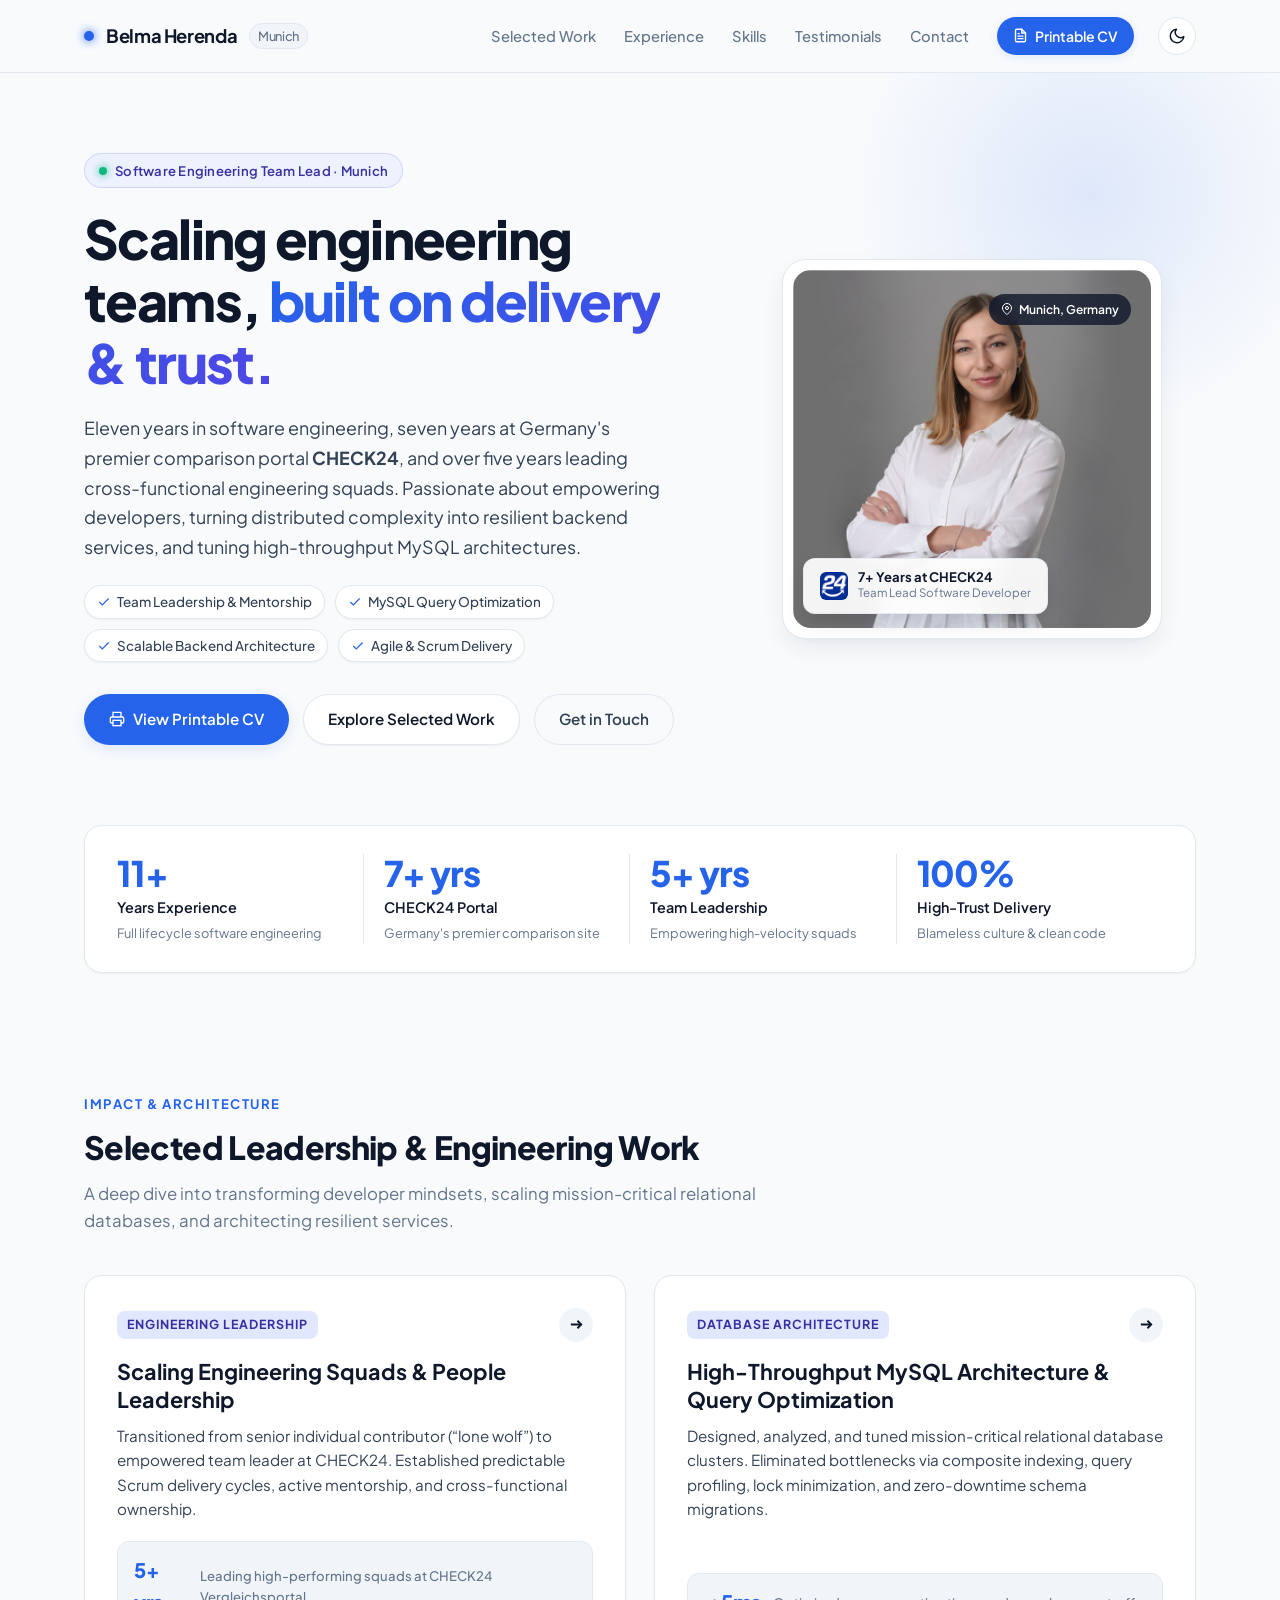
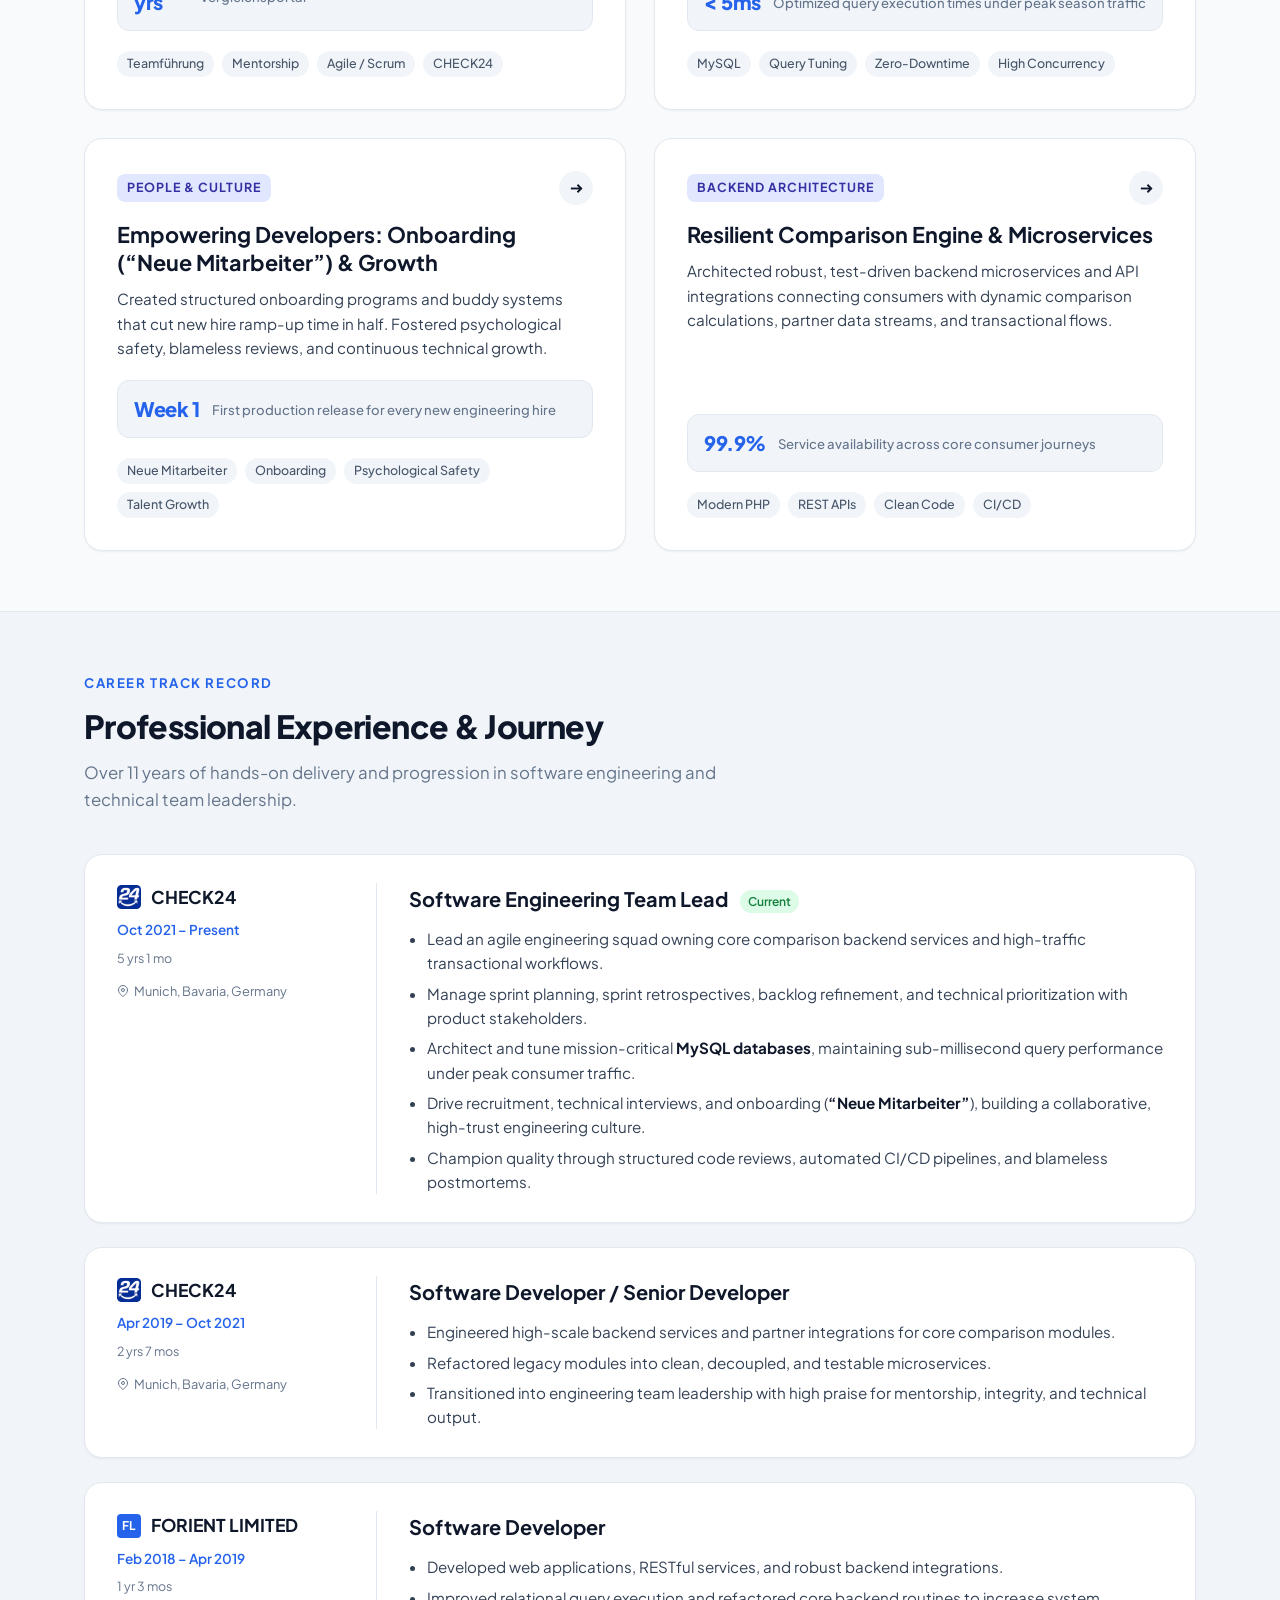
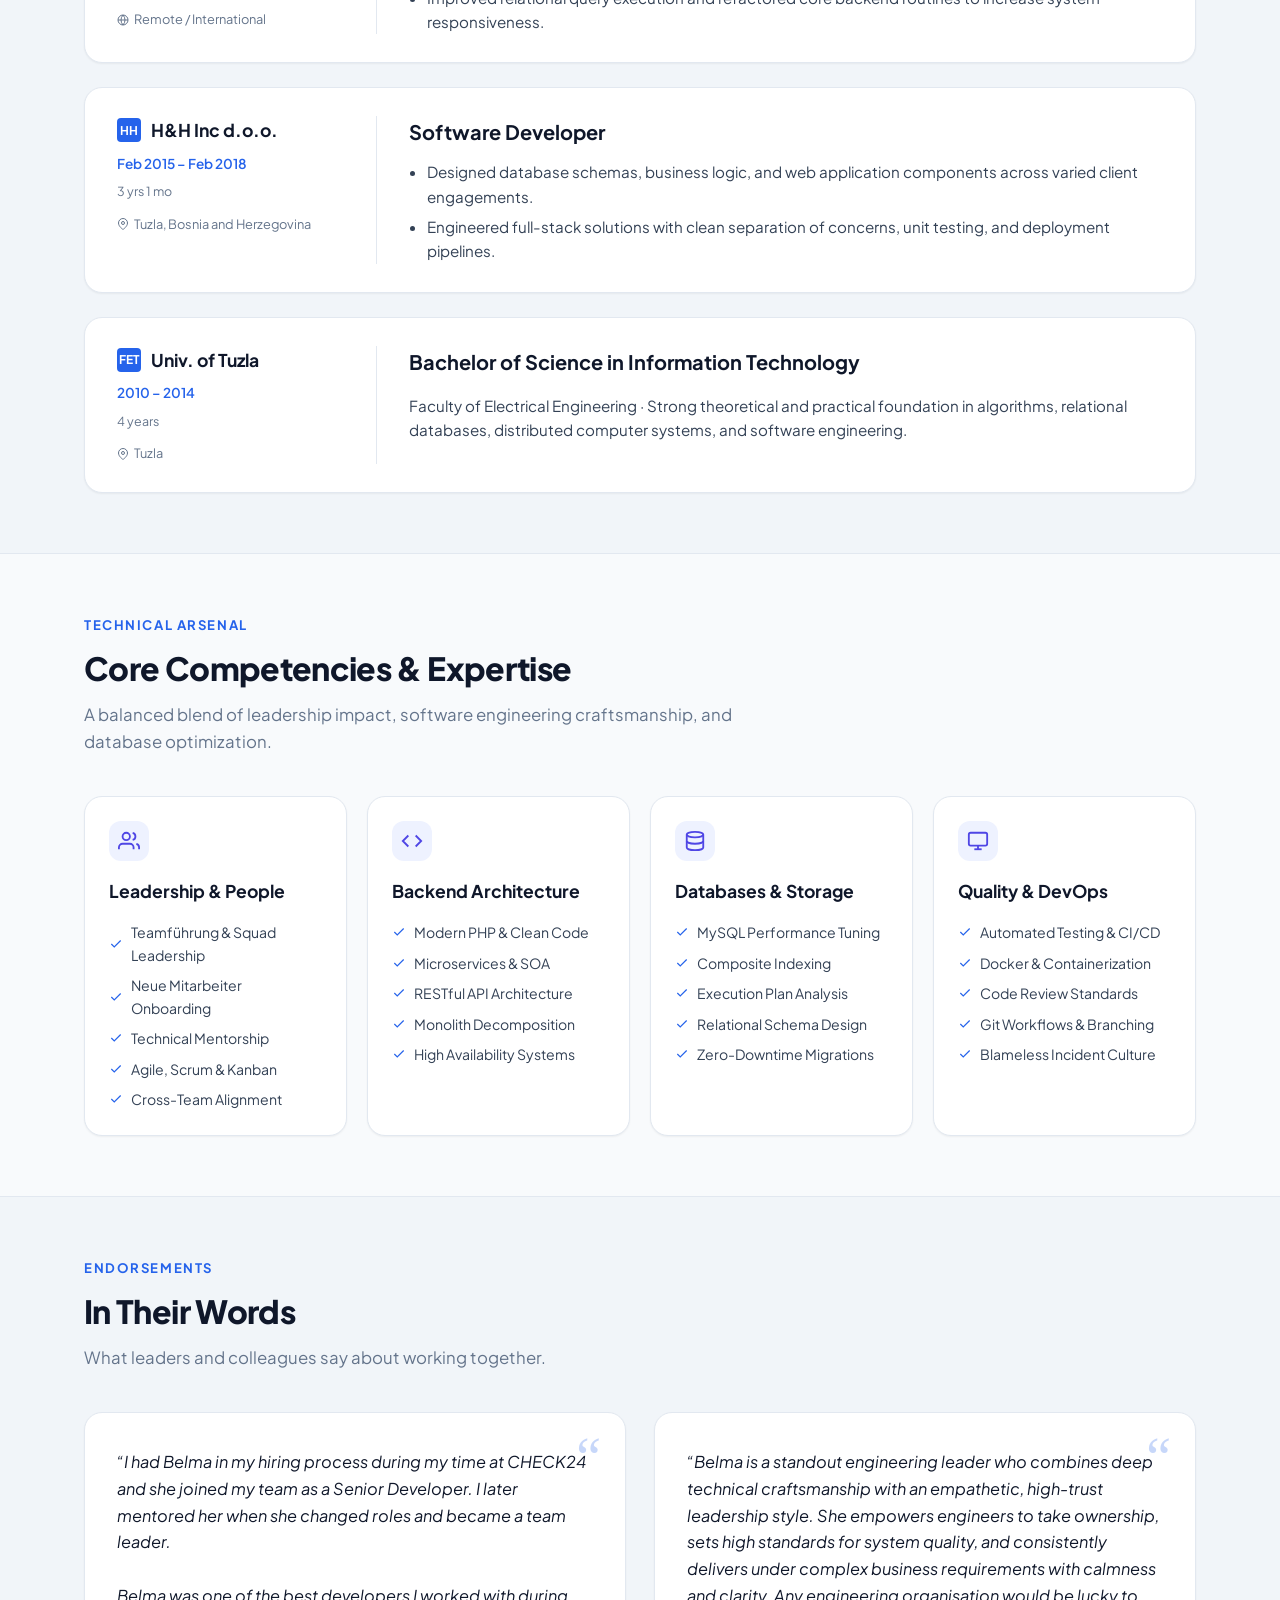
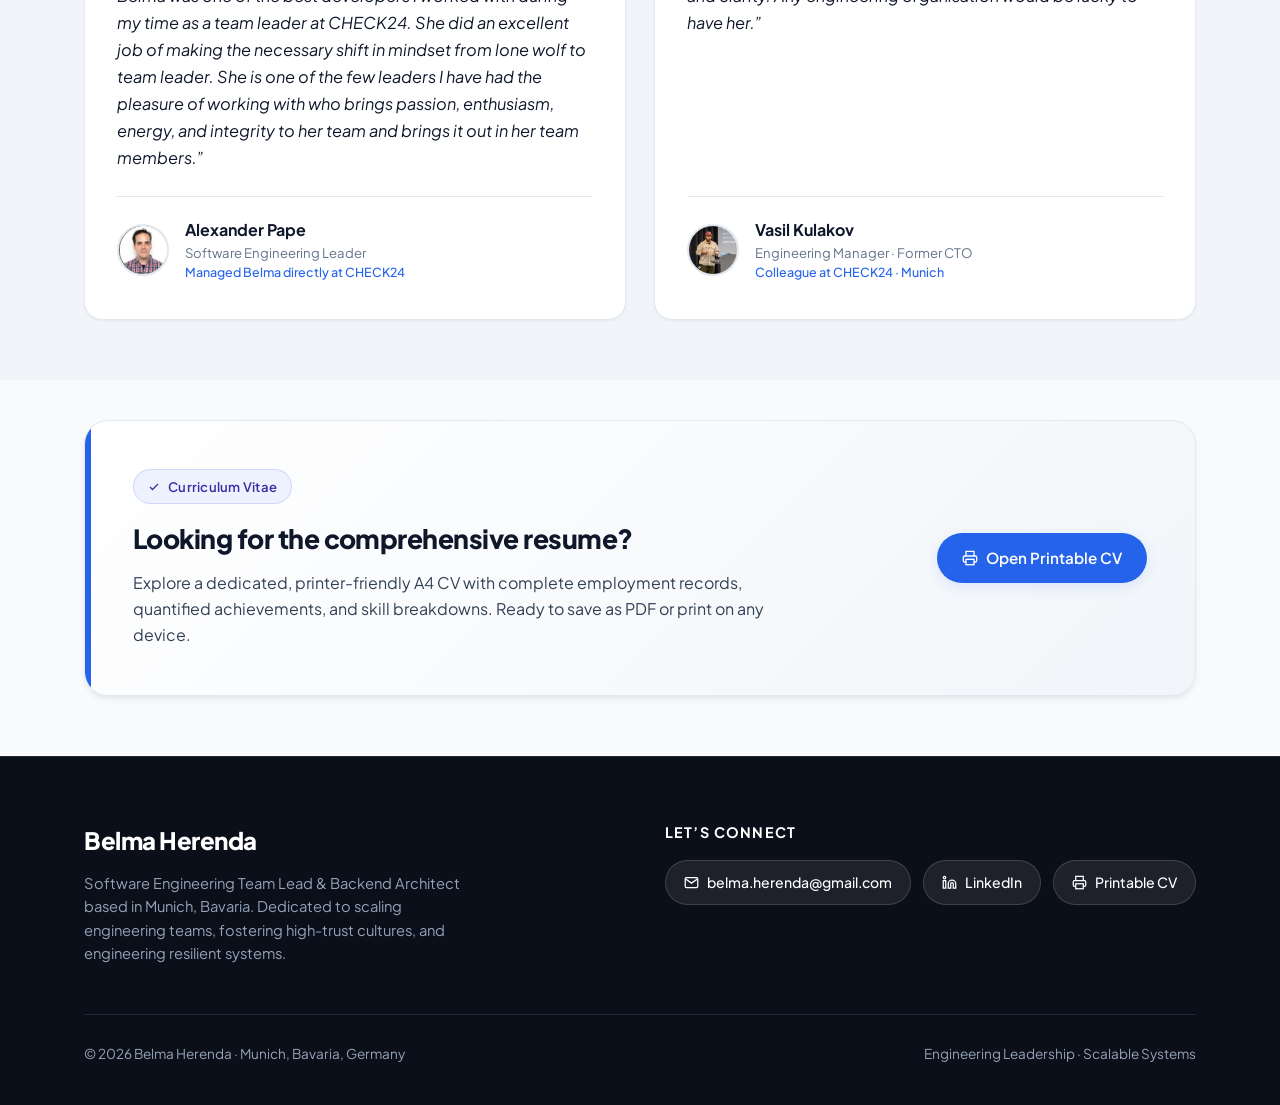
==== index.html @ 2f2cf9e1 "Initial commit: Belma Herenda portfolio website and printable CV" ====
<!DOCTYPE html>
<html lang="en">
<head>
    <meta charset="UTF-8">
    <meta name="viewport" content="width=device-width, initial-scale=1.0">
    <meta name="keywords" content="Belma Herenda, Software Engineering Team Lead, Backend Architect, CHECK24, MySQL, PHP, Munich, Engineering Leadership, Teamführung">
    <meta name="description" content="Belma Herenda — Software Engineering Team Lead & Backend Architect in Munich. 11+ years in software, 7+ at CHECK24: scaling backend squads, MySQL performance, high-trust engineering culture.">
    <title>Belma Herenda — Engineering Leadership &amp; Scalable Systems</title>
    <link rel="preconnect" href="https://fonts.googleapis.com">
    <link rel="preconnect" href="https://fonts.gstatic.com" crossorigin>
    <link href="https://fonts.googleapis.com/css2?family=Plus+Jakarta+Sans:wght@400;500;600;700;800&family=JetBrains+Mono:wght@400;500;600&display=swap" rel="stylesheet">
    <link rel="stylesheet" href="css/site.css">
    <script>(function(){try{var t=localStorage.getItem('theme');if(t==='dark'||t==='light')document.documentElement.setAttribute('data-theme',t);}catch(e){}})();</script>
</head>
<body>

<!-- Site Header -->
<header class="site-header">
    <div class="wrap">
        <a class="brand" href="index.html">
            <span class="brand-dot"></span>
            <span>Belma Herenda</span>
            <span class="brand-role">Munich</span>
        </a>
        <nav class="site-nav" aria-label="Main navigation">
            <ul class="nav-links">
                <li><a href="#work">Selected Work</a></li>
                <li><a href="#experience">Experience</a></li>
                <li><a href="#competencies">Skills</a></li>
                <li><a href="#recommendations">Testimonials</a></li>
                <li><a href="#contact">Contact</a></li>
            </ul>
            <a class="nav-cv-btn" href="cv.html" title="View printable resume">
                <svg width="15" height="15" viewBox="0 0 24 24" fill="none" stroke="currentColor" stroke-width="2.2" stroke-linecap="round" stroke-linejoin="round"><path d="M14 2H6a2 2 0 0 0-2 2v16a2 2 0 0 0 2 2h12a2 2 0 0 0 2-2V8z"></path><polyline points="14 2 14 8 20 8"></polyline><line x1="16" y1="13" x2="8" y2="13"></line><line x1="16" y1="17" x2="8" y2="17"></line><polyline points="10 9 9 9 8 9"></polyline></svg>
                <span>Printable CV</span>
            </a>
            <button class="theme-toggle" type="button" aria-label="Switch theme" title="Switch theme">
                <svg class="icon-moon" width="18" height="18" viewBox="0 0 24 24" fill="none" stroke="currentColor" stroke-width="2" stroke-linecap="round" stroke-linejoin="round"><path d="M21 12.79A9 9 0 1 1 11.21 3 7 7 0 0 0 21 12.79z"></path></svg>
                <svg class="icon-sun" width="18" height="18" viewBox="0 0 24 24" fill="none" stroke="currentColor" stroke-width="2" stroke-linecap="round" stroke-linejoin="round"><circle cx="12" cy="12" r="5"></circle><line x1="12" y1="1" x2="12" y2="3"></line><line x1="12" y1="21" x2="12" y2="23"></line><line x1="4.22" y1="4.22" x2="5.64" y2="5.64"></line><line x1="18.36" y1="18.36" x2="19.78" y2="19.78"></line><line x1="1" y1="12" x2="3" y2="12"></line><line x1="21" y1="12" x2="23" y2="12"></line><line x1="4.22" y1="19.78" x2="5.64" y2="18.36"></line><line x1="18.36" y1="5.64" x2="19.78" y2="4.22"></line></svg>
            </button>
        </nav>
    </div>
</header>

<!-- Hero Section -->
<section class="hero" id="about">
    <div class="hero-glow"></div>
    <div class="wrap hero-grid">
        <div class="hero-copy">
            <div class="status-pill">
                <span class="status-dot"></span>
                <span>Software Engineering Team Lead &middot; Munich</span>
            </div>
            <h1>Scaling engineering teams, <span class="hero-gradient-text">built on delivery &amp; trust.</span></h1>
            <p class="hero-description">
                Eleven years in software engineering, seven years at Germany's premier comparison portal <strong>CHECK24</strong>, and over five years leading cross-functional engineering squads. Passionate about empowering developers, turning distributed complexity into resilient backend services, and tuning high-throughput MySQL architectures.
            </p>
            <div class="hero-highlights">
                <span class="hero-badge">
                    <svg width="14" height="14" viewBox="0 0 24 24" fill="none" stroke="currentColor" stroke-width="2"><polyline points="20 6 9 17 4 12"></polyline></svg>
                    Team Leadership &amp; Mentorship
                </span>
                <span class="hero-badge">
                    <svg width="14" height="14" viewBox="0 0 24 24" fill="none" stroke="currentColor" stroke-width="2"><polyline points="20 6 9 17 4 12"></polyline></svg>
                    MySQL Query Optimization
                </span>
                <span class="hero-badge">
                    <svg width="14" height="14" viewBox="0 0 24 24" fill="none" stroke="currentColor" stroke-width="2"><polyline points="20 6 9 17 4 12"></polyline></svg>
                    Scalable Backend Architecture
                </span>
                <span class="hero-badge">
                    <svg width="14" height="14" viewBox="0 0 24 24" fill="none" stroke="currentColor" stroke-width="2"><polyline points="20 6 9 17 4 12"></polyline></svg>
                    Agile &amp; Scrum Delivery
                </span>
            </div>
            <div class="hero-actions">
                <a class="btn btn-primary" href="cv.html">
                    <svg width="16" height="16" viewBox="0 0 24 24" fill="none" stroke="currentColor" stroke-width="2"><polyline points="6 9 6 2 18 2 18 9"></polyline><path d="M6 18H4a2 2 0 0 1-2-2v-5a2 2 0 0 1 2-2h16a2 2 0 0 1 2 2v5a2 2 0 0 1-2 2h-2"></path><rect x="6" y="14" width="12" height="8"></rect></svg>
                    <span>View Printable CV</span>
                </a>
                <a class="btn btn-secondary" href="#work">Explore Selected Work</a>
                <a class="btn btn-ghost" href="#contact">Get in Touch</a>
            </div>
        </div>
        <div class="hero-visual">
            <div class="hero-photo-card">
                <div class="hero-photo-wrapper">
                    <img class="hero-photo" src="i/belma.jpg" alt="Belma Herenda — Software Engineering Team Lead" width="400" height="400" fetchpriority="high">
                    <div class="hero-location-pill">
                        <svg width="12" height="12" viewBox="0 0 24 24" fill="none" stroke="currentColor" stroke-width="2"><path d="M21 10c0 7-9 13-9 13s-9-6-9-13a9 9 0 0 1 18 0z"></path><circle cx="12" cy="10" r="3"></circle></svg>
                        <span>Munich, Germany</span>
                    </div>
                </div>
                <div class="hero-float-badge">
                    <img class="float-badge-logo" src="i/c/check24.png" alt="CHECK24 logo">
                    <div class="float-badge-text">
                        <span class="float-badge-title">7+ Years at CHECK24</span>
                        <span class="float-badge-sub">Team Lead Software Developer</span>
                    </div>
                </div>
            </div>
        </div>
    </div>
</section>

<!-- Metrics Strip -->
<section class="metrics-section">
    <div class="wrap">
        <div class="metrics-bar">
            <div class="metric-item">
                <div class="metric-val">11+</div>
                <div class="metric-lbl">Years Experience</div>
                <div class="metric-sub">Full lifecycle software engineering</div>
            </div>
            <div class="metric-item">
                <div class="metric-val">7+ yrs</div>
                <div class="metric-lbl">CHECK24 Portal</div>
                <div class="metric-sub">Germany's premier comparison site</div>
            </div>
            <div class="metric-item">
                <div class="metric-val">5+ yrs</div>
                <div class="metric-lbl">Team Leadership</div>
                <div class="metric-sub">Empowering high-velocity squads</div>
            </div>
            <div class="metric-item">
                <div class="metric-val">100%</div>
                <div class="metric-lbl">High-Trust Delivery</div>
                <div class="metric-sub">Blameless culture &amp; clean code</div>
            </div>
        </div>
    </div>
</section>

<!-- Selected Work & Case Studies -->
<section class="work-section" id="work">
    <div class="wrap">
        <div class="section-head">
            <div class="section-kicker">Impact &amp; Architecture</div>
            <h2 class="section-title">Selected Leadership &amp; Engineering Work</h2>
            <p class="section-desc">A deep dive into transforming developer mindsets, scaling mission-critical relational databases, and architecting resilient services.</p>
        </div>
        <div class="work-cards">

            <!-- Card 1: Team Leadership -->
            <a class="work-card" href="work/check24-leadership.html">
                <div class="work-card-top">
                    <span class="work-tag">Engineering Leadership</span>
                    <span class="work-icon-btn">
                        <svg width="15" height="15" viewBox="0 0 16 16" fill="none" stroke="currentColor" stroke-width="2"><path d="M2 8H13"></path><path d="M9 4L13 8L9 12"></path></svg>
                    </span>
                </div>
                <h3 class="work-title">Scaling Engineering Squads &amp; People Leadership</h3>
                <p class="work-desc">Transitioned from senior individual contributor (&ldquo;lone wolf&rdquo;) to empowered team leader at CHECK24. Established predictable Scrum delivery cycles, active mentorship, and cross-functional ownership.</p>
                <div class="work-metrics-badge">
                    <div class="work-metric-highlight">5+ yrs</div>
                    <div class="work-metric-caption">Leading high-performing squads at CHECK24 Vergleichsportal</div>
                </div>
                <ul class="work-tags-list">
                    <li class="work-pill">Teamführung</li>
                    <li class="work-pill">Mentorship</li>
                    <li class="work-pill">Agile / Scrum</li>
                    <li class="work-pill">CHECK24</li>
                </ul>
            </a>

            <!-- Card 2: MySQL Optimization -->
            <a class="work-card" href="work/mysql-optimization.html">
                <div class="work-card-top">
                    <span class="work-tag">Database Architecture</span>
                    <span class="work-icon-btn">
                        <svg width="15" height="15" viewBox="0 0 16 16" fill="none" stroke="currentColor" stroke-width="2"><path d="M2 8H13"></path><path d="M9 4L13 8L9 12"></path></svg>
                    </span>
                </div>
                <h3 class="work-title">High-Throughput MySQL Architecture &amp; Query Optimization</h3>
                <p class="work-desc">Designed, analyzed, and tuned mission-critical relational database clusters. Eliminated bottlenecks via composite indexing, query profiling, lock minimization, and zero-downtime schema migrations.</p>
                <div class="work-metrics-badge">
                    <div class="work-metric-highlight">&lt; 5ms</div>
                    <div class="work-metric-caption">Optimized query execution times under peak season traffic</div>
                </div>
                <ul class="work-tags-list">
                    <li class="work-pill">MySQL</li>
                    <li class="work-pill">Query Tuning</li>
                    <li class="work-pill">Zero-Downtime</li>
                    <li class="work-pill">High Concurrency</li>
                </ul>
            </a>

            <!-- Card 3: Onboarding & Mentorship -->
            <a class="work-card" href="work/team-onboarding.html">
                <div class="work-card-top">
                    <span class="work-tag">People &amp; Culture</span>
                    <span class="work-icon-btn">
                        <svg width="15" height="15" viewBox="0 0 16 16" fill="none" stroke="currentColor" stroke-width="2"><path d="M2 8H13"></path><path d="M9 4L13 8L9 12"></path></svg>
                    </span>
                </div>
                <h3 class="work-title">Empowering Developers: Onboarding (&ldquo;Neue Mitarbeiter&rdquo;) &amp; Growth</h3>
                <p class="work-desc">Created structured onboarding programs and buddy systems that cut new hire ramp-up time in half. Fostered psychological safety, blameless reviews, and continuous technical growth.</p>
                <div class="work-metrics-badge">
                    <div class="work-metric-highlight">Week 1</div>
                    <div class="work-metric-caption">First production release for every new engineering hire</div>
                </div>
                <ul class="work-tags-list">
                    <li class="work-pill">Neue Mitarbeiter</li>
                    <li class="work-pill">Onboarding</li>
                    <li class="work-pill">Psychological Safety</li>
                    <li class="work-pill">Talent Growth</li>
                </ul>
            </a>

            <!-- Card 4: Backend Engineering Craft -->
            <a class="work-card" href="work/check24-leadership.html">
                <div class="work-card-top">
                    <span class="work-tag">Backend Architecture</span>
                    <span class="work-icon-btn">
                        <svg width="15" height="15" viewBox="0 0 16 16" fill="none" stroke="currentColor" stroke-width="2"><path d="M2 8H13"></path><path d="M9 4L13 8L9 12"></path></svg>
                    </span>
                </div>
                <h3 class="work-title">Resilient Comparison Engine &amp; Microservices</h3>
                <p class="work-desc">Architected robust, test-driven backend microservices and API integrations connecting consumers with dynamic comparison calculations, partner data streams, and transactional flows.</p>
                <div class="work-metrics-badge">
                    <div class="work-metric-highlight">99.9%</div>
                    <div class="work-metric-caption">Service availability across core consumer journeys</div>
                </div>
                <ul class="work-tags-list">
                    <li class="work-pill">Modern PHP</li>
                    <li class="work-pill">REST APIs</li>
                    <li class="work-pill">Clean Code</li>
                    <li class="work-pill">CI/CD</li>
                </ul>
            </a>

        </div>
    </div>
</section>

<!-- Experience & Career Journey -->
<section class="experience-section" id="experience">
    <div class="wrap">
        <div class="section-head">
            <div class="section-kicker">Career Track Record</div>
            <h2 class="section-title">Professional Experience &amp; Journey</h2>
            <p class="section-desc">Over 11 years of hands-on delivery and progression in software engineering and technical team leadership.</p>
        </div>
        <div class="timeline">

            <!-- CHECK24 Team Lead -->
            <div class="timeline-card">
                <div class="timeline-aside">
                    <div class="timeline-company">
                        <img class="company-logo" src="i/c/check24.png" alt="CHECK24">
                        <span>CHECK24</span>
                    </div>
                    <div class="timeline-period">Oct 2021 &ndash; Present</div>
                    <div class="timeline-duration">5 yrs 1 mo</div>
                    <div class="timeline-location">
                        <svg width="12" height="12" viewBox="0 0 24 24" fill="none" stroke="currentColor" stroke-width="2"><path d="M21 10c0 7-9 13-9 13s-9-6-9-13a9 9 0 0 1 18 0z"></path><circle cx="12" cy="10" r="3"></circle></svg>
                        <span>Munich, Bavaria, Germany</span>
                    </div>
                </div>
                <div class="timeline-main">
                    <h3 class="timeline-role">Software Engineering Team Lead <span class="timeline-badge">Current</span></h3>
                    <ul class="timeline-bullets">
                        <li>Lead an agile engineering squad owning core comparison backend services and high-traffic transactional workflows.</li>
                        <li>Manage sprint planning, sprint retrospectives, backlog refinement, and technical prioritization with product stakeholders.</li>
                        <li>Architect and tune mission-critical <strong>MySQL databases</strong>, maintaining sub-millisecond query performance under peak consumer traffic.</li>
                        <li>Drive recruitment, technical interviews, and onboarding (<strong>&ldquo;Neue Mitarbeiter&rdquo;</strong>), building a collaborative, high-trust engineering culture.</li>
                        <li>Champion quality through structured code reviews, automated CI/CD pipelines, and blameless postmortems.</li>
                    </ul>
                </div>
            </div>

            <!-- CHECK24 Senior Developer -->
            <div class="timeline-card">
                <div class="timeline-aside">
                    <div class="timeline-company">
                        <img class="company-logo" src="i/c/check24.png" alt="CHECK24">
                        <span>CHECK24</span>
                    </div>
                    <div class="timeline-period">Apr 2019 &ndash; Oct 2021</div>
                    <div class="timeline-duration">2 yrs 7 mos</div>
                    <div class="timeline-location">
                        <svg width="12" height="12" viewBox="0 0 24 24" fill="none" stroke="currentColor" stroke-width="2"><path d="M21 10c0 7-9 13-9 13s-9-6-9-13a9 9 0 0 1 18 0z"></path><circle cx="12" cy="10" r="3"></circle></svg>
                        <span>Munich, Bavaria, Germany</span>
                    </div>
                </div>
                <div class="timeline-main">
                    <h3 class="timeline-role">Software Developer / Senior Developer</h3>
                    <ul class="timeline-bullets">
                        <li>Engineered high-scale backend services and partner integrations for core comparison modules.</li>
                        <li>Refactored legacy modules into clean, decoupled, and testable microservices.</li>
                        <li>Transitioned into engineering team leadership with high praise for mentorship, integrity, and technical output.</li>
                    </ul>
                </div>
            </div>

            <!-- FORIENT LIMITED -->
            <div class="timeline-card">
                <div class="timeline-aside">
                    <div class="timeline-company">
                        <span class="company-logo-fallback">FL</span>
                        <span>FORIENT LIMITED</span>
                    </div>
                    <div class="timeline-period">Feb 2018 &ndash; Apr 2019</div>
                    <div class="timeline-duration">1 yr 3 mos</div>
                    <div class="timeline-location">
                        <svg width="12" height="12" viewBox="0 0 24 24" fill="none" stroke="currentColor" stroke-width="2"><circle cx="12" cy="12" r="10"></circle><line x1="2" y1="12" x2="22" y2="12"></line><path d="M12 2a15.3 15.3 0 0 1 4 10 15.3 15.3 0 0 1-4 10 15.3 15.3 0 0 1-4-10 15.3 15.3 0 0 1 4-10z"></path></svg>
                        <span>Remote / International</span>
                    </div>
                </div>
                <div class="timeline-main">
                    <h3 class="timeline-role">Software Developer</h3>
                    <ul class="timeline-bullets">
                        <li>Developed web applications, RESTful services, and robust backend integrations.</li>
                        <li>Improved relational query execution and refactored core backend routines to increase system responsiveness.</li>
                    </ul>
                </div>
            </div>

            <!-- H&H Inc d.o.o. -->
            <div class="timeline-card">
                <div class="timeline-aside">
                    <div class="timeline-company">
                        <span class="company-logo-fallback">HH</span>
                        <span>H&amp;H Inc d.o.o.</span>
                    </div>
                    <div class="timeline-period">Feb 2015 &ndash; Feb 2018</div>
                    <div class="timeline-duration">3 yrs 1 mo</div>
                    <div class="timeline-location">
                        <svg width="12" height="12" viewBox="0 0 24 24" fill="none" stroke="currentColor" stroke-width="2"><path d="M21 10c0 7-9 13-9 13s-9-6-9-13a9 9 0 0 1 18 0z"></path><circle cx="12" cy="10" r="3"></circle></svg>
                        <span>Tuzla, Bosnia and Herzegovina</span>
                    </div>
                </div>
                <div class="timeline-main">
                    <h3 class="timeline-role">Software Developer</h3>
                    <ul class="timeline-bullets">
                        <li>Designed database schemas, business logic, and web application components across varied client engagements.</li>
                        <li>Engineered full-stack solutions with clean separation of concerns, unit testing, and deployment pipelines.</li>
                    </ul>
                </div>
            </div>

            <!-- Education -->
            <div class="timeline-card">
                <div class="timeline-aside">
                    <div class="timeline-company">
                        <span class="company-logo-fallback">FET</span>
                        <span>Univ. of Tuzla</span>
                    </div>
                    <div class="timeline-period">2010 &ndash; 2014</div>
                    <div class="timeline-duration">4 years</div>
                    <div class="timeline-location">
                        <svg width="12" height="12" viewBox="0 0 24 24" fill="none" stroke="currentColor" stroke-width="2"><path d="M21 10c0 7-9 13-9 13s-9-6-9-13a9 9 0 0 1 18 0z"></path><circle cx="12" cy="10" r="3"></circle></svg>
                        <span>Tuzla</span>
                    </div>
                </div>
                <div class="timeline-main">
                    <h3 class="timeline-role">Bachelor of Science in Information Technology</h3>
                    <div style="font-size: 0.95rem; color: var(--text-body); margin-top: 4px;">Faculty of Electrical Engineering &middot; Strong theoretical and practical foundation in algorithms, relational databases, distributed computer systems, and software engineering.</div>
                </div>
            </div>

        </div>
    </div>
</section>

<!-- Competencies & Skills -->
<section class="skills-section" id="competencies">
    <div class="wrap">
        <div class="section-head">
            <div class="section-kicker">Technical Arsenal</div>
            <h2 class="section-title">Core Competencies &amp; Expertise</h2>
            <p class="section-desc">A balanced blend of leadership impact, software engineering craftsmanship, and database optimization.</p>
        </div>
        <div class="skills-grid">

            <div class="skill-col">
                <div class="skill-col-icon">
                    <svg width="22" height="22" viewBox="0 0 24 24" fill="none" stroke="currentColor" stroke-width="2"><path d="M17 21v-2a4 4 0 0 0-4-4H5a4 4 0 0 0-4 4v2"></path><circle cx="9" cy="7" r="4"></circle><path d="M23 21v-2a4 4 0 0 0-3-3.87"></path><path d="M16 3.13a4 4 0 0 1 0 7.75"></path></svg>
                </div>
                <h3 class="skill-col-title">Leadership &amp; People</h3>
                <ul class="skill-items-list">
                    <li><svg width="14" height="14" viewBox="0 0 24 24" fill="none" stroke="currentColor" stroke-width="2"><polyline points="20 6 9 17 4 12"></polyline></svg> Teamführung &amp; Squad Leadership</li>
                    <li><svg width="14" height="14" viewBox="0 0 24 24" fill="none" stroke="currentColor" stroke-width="2"><polyline points="20 6 9 17 4 12"></polyline></svg> Neue Mitarbeiter Onboarding</li>
                    <li><svg width="14" height="14" viewBox="0 0 24 24" fill="none" stroke="currentColor" stroke-width="2"><polyline points="20 6 9 17 4 12"></polyline></svg> Technical Mentorship</li>
                    <li><svg width="14" height="14" viewBox="0 0 24 24" fill="none" stroke="currentColor" stroke-width="2"><polyline points="20 6 9 17 4 12"></polyline></svg> Agile, Scrum &amp; Kanban</li>
                    <li><svg width="14" height="14" viewBox="0 0 24 24" fill="none" stroke="currentColor" stroke-width="2"><polyline points="20 6 9 17 4 12"></polyline></svg> Cross-Team Alignment</li>
                </ul>
            </div>

            <div class="skill-col">
                <div class="skill-col-icon">
                    <svg width="22" height="22" viewBox="0 0 24 24" fill="none" stroke="currentColor" stroke-width="2"><polyline points="16 18 22 12 16 6"></polyline><polyline points="8 6 2 12 8 18"></polyline></svg>
                </div>
                <h3 class="skill-col-title">Backend Architecture</h3>
                <ul class="skill-items-list">
                    <li><svg width="14" height="14" viewBox="0 0 24 24" fill="none" stroke="currentColor" stroke-width="2"><polyline points="20 6 9 17 4 12"></polyline></svg> Modern PHP &amp; Clean Code</li>
                    <li><svg width="14" height="14" viewBox="0 0 24 24" fill="none" stroke="currentColor" stroke-width="2"><polyline points="20 6 9 17 4 12"></polyline></svg> Microservices &amp; SOA</li>
                    <li><svg width="14" height="14" viewBox="0 0 24 24" fill="none" stroke="currentColor" stroke-width="2"><polyline points="20 6 9 17 4 12"></polyline></svg> RESTful API Architecture</li>
                    <li><svg width="14" height="14" viewBox="0 0 24 24" fill="none" stroke="currentColor" stroke-width="2"><polyline points="20 6 9 17 4 12"></polyline></svg> Monolith Decomposition</li>
                    <li><svg width="14" height="14" viewBox="0 0 24 24" fill="none" stroke="currentColor" stroke-width="2"><polyline points="20 6 9 17 4 12"></polyline></svg> High Availability Systems</li>
                </ul>
            </div>

            <div class="skill-col">
                <div class="skill-col-icon">
                    <svg width="22" height="22" viewBox="0 0 24 24" fill="none" stroke="currentColor" stroke-width="2"><ellipse cx="12" cy="5" rx="9" ry="3"></ellipse><path d="M21 12c0 1.66-4 3-9 3s-9-1.34-9-3"></path><path d="M3 5v14c0 1.66 4 3 9 3s9-1.34 9-3V5"></path></svg>
                </div>
                <h3 class="skill-col-title">Databases &amp; Storage</h3>
                <ul class="skill-items-list">
                    <li><svg width="14" height="14" viewBox="0 0 24 24" fill="none" stroke="currentColor" stroke-width="2"><polyline points="20 6 9 17 4 12"></polyline></svg> MySQL Performance Tuning</li>
                    <li><svg width="14" height="14" viewBox="0 0 24 24" fill="none" stroke="currentColor" stroke-width="2"><polyline points="20 6 9 17 4 12"></polyline></svg> Composite Indexing</li>
                    <li><svg width="14" height="14" viewBox="0 0 24 24" fill="none" stroke="currentColor" stroke-width="2"><polyline points="20 6 9 17 4 12"></polyline></svg> Execution Plan Analysis</li>
                    <li><svg width="14" height="14" viewBox="0 0 24 24" fill="none" stroke="currentColor" stroke-width="2"><polyline points="20 6 9 17 4 12"></polyline></svg> Relational Schema Design</li>
                    <li><svg width="14" height="14" viewBox="0 0 24 24" fill="none" stroke="currentColor" stroke-width="2"><polyline points="20 6 9 17 4 12"></polyline></svg> Zero-Downtime Migrations</li>
                </ul>
            </div>

            <div class="skill-col">
                <div class="skill-col-icon">
                    <svg width="22" height="22" viewBox="0 0 24 24" fill="none" stroke="currentColor" stroke-width="2"><rect x="2" y="3" width="20" height="14" rx="2" ry="2"></rect><line x1="8" y1="21" x2="16" y2="21"></line><line x1="12" y1="17" x2="12" y2="21"></line></svg>
                </div>
                <h3 class="skill-col-title">Quality &amp; DevOps</h3>
                <ul class="skill-items-list">
                    <li><svg width="14" height="14" viewBox="0 0 24 24" fill="none" stroke="currentColor" stroke-width="2"><polyline points="20 6 9 17 4 12"></polyline></svg> Automated Testing &amp; CI/CD</li>
                    <li><svg width="14" height="14" viewBox="0 0 24 24" fill="none" stroke="currentColor" stroke-width="2"><polyline points="20 6 9 17 4 12"></polyline></svg> Docker &amp; Containerization</li>
                    <li><svg width="14" height="14" viewBox="0 0 24 24" fill="none" stroke="currentColor" stroke-width="2"><polyline points="20 6 9 17 4 12"></polyline></svg> Code Review Standards</li>
                    <li><svg width="14" height="14" viewBox="0 0 24 24" fill="none" stroke="currentColor" stroke-width="2"><polyline points="20 6 9 17 4 12"></polyline></svg> Git Workflows &amp; Branching</li>
                    <li><svg width="14" height="14" viewBox="0 0 24 24" fill="none" stroke="currentColor" stroke-width="2"><polyline points="20 6 9 17 4 12"></polyline></svg> Blameless Incident Culture</li>
                </ul>
            </div>

        </div>
    </div>
</section>

<!-- Recommendations & Endorsements -->
<section class="recs-section" id="recommendations">
    <div class="wrap">
        <div class="section-head">
            <div class="section-kicker">Endorsements</div>
            <h2 class="section-title">In Their Words</h2>
            <p class="section-desc">What leaders and colleagues say about working together.</p>
        </div>
        <div class="recs-grid">

            <!-- Alexander Pape -->
            <div class="rec-card">
                <span class="rec-quote-mark">&ldquo;</span>
                <p class="rec-body">
                    &ldquo;I had Belma in my hiring process during my time at CHECK24 and she joined my team as a Senior Developer. I later mentored her when she changed roles and became a team leader.
                    <br><br>
                    Belma was one of the best developers I worked with during my time as a team leader at CHECK24. She did an excellent job of making the necessary shift in mindset from lone wolf to team leader. She is one of the few leaders I have had the pleasure of working with who brings passion, enthusiasm, energy, and integrity to her team and brings it out in her team members.&rdquo;
                </p>
                <div class="rec-author">
                    <img class="rec-avatar" src="i/r/alexander-pape.png" alt="Alexander Pape" width="52" height="52">
                    <div class="rec-meta">
                        <span class="rec-name">Alexander Pape</span>
                        <span class="rec-title">Software Engineering Leader</span>
                        <span class="rec-rel">Managed Belma directly at CHECK24</span>
                    </div>
                </div>
            </div>

            <!-- Vasil Kulakov -->
            <div class="rec-card">
                <span class="rec-quote-mark">&ldquo;</span>
                <p class="rec-body">
                    &ldquo;Belma is a standout engineering leader who combines deep technical craftsmanship with an empathetic, high-trust leadership style. She empowers engineers to take ownership, sets high standards for system quality, and consistently delivers under complex business requirements with calmness and clarity. Any engineering organisation would be lucky to have her.&rdquo;
                </p>
                <div class="rec-author">
                    <img class="rec-avatar" src="i/r/vasil-kulakov.jpg" alt="Vasil Kulakov" width="52" height="52">
                    <div class="rec-meta">
                        <span class="rec-name">Vasil Kulakov</span>
                        <span class="rec-title">Engineering Manager &middot; Former CTO</span>
                        <span class="rec-rel">Colleague at CHECK24 &middot; Munich</span>
                    </div>
                </div>
            </div>

        </div>
    </div>
</section>

<!-- CV Banner Section -->
<section class="cv-banner-section">
    <div class="wrap">
        <div class="cv-banner">
            <div class="cv-banner-copy">
                <div class="status-pill" style="margin-bottom: 4px;">
                    <svg width="12" height="12" viewBox="0 0 24 24" fill="none" stroke="currentColor" stroke-width="2.5"><polyline points="20 6 9 17 4 12"></polyline></svg>
                    <span>Curriculum Vitae</span>
                </div>
                <h3 class="cv-banner-title">Looking for the comprehensive resume?</h3>
                <p class="cv-banner-desc">Explore a dedicated, printer-friendly A4 CV with complete employment records, quantified achievements, and skill breakdowns. Ready to save as PDF or print on any device.</p>
            </div>
            <div class="cv-banner-actions">
                <a class="btn btn-primary" href="cv.html">
                    <svg width="16" height="16" viewBox="0 0 24 24" fill="none" stroke="currentColor" stroke-width="2"><polyline points="6 9 6 2 18 2 18 9"></polyline><path d="M6 18H4a2 2 0 0 1-2-2v-5a2 2 0 0 1 2-2h16a2 2 0 0 1 2 2v5a2 2 0 0 1-2 2h-2"></path><rect x="6" y="14" width="12" height="8"></rect></svg>
                    <span>Open Printable CV</span>
                </a>
            </div>
        </div>
    </div>
</section>

<!-- Footer / Contact -->
<footer class="site-footer" id="contact">
    <div class="wrap">
        <div class="footer-top">
            <div class="footer-brand">
                <div class="footer-brand-title">Belma Herenda</div>
                <p class="footer-brand-bio">Software Engineering Team Lead &amp; Backend Architect based in Munich, Bavaria. Dedicated to scaling engineering teams, fostering high-trust cultures, and engineering resilient systems.</p>
            </div>
            <div class="footer-contact-actions">
                <div class="footer-contact-title">Let&rsquo;s Connect</div>
                <div class="footer-btns">
                    <a class="footer-btn" href="mailto:belma.herenda@gmail.com">
                        <svg width="15" height="15" viewBox="0 0 24 24" fill="none" stroke="currentColor" stroke-width="2"><path d="M4 4h16c1.1 0 2 .9 2 2v12c0 1.1-.9 2-2 2H4c-1.1 0-2-.9-2-2V6c0-1.1.9-2 2-2z"></path><polyline points="22,6 12,13 2,6"></polyline></svg>
                        <span>belma.herenda@gmail.com</span>
                    </a>
                    <a class="footer-btn" href="https://www.linkedin.com/in/belmaherenda" target="_blank" rel="noopener">
                        <svg width="15" height="15" viewBox="0 0 24 24" fill="none" stroke="currentColor" stroke-width="2"><path d="M16 8a6 6 0 0 1 6 6v7h-4v-7a2 2 0 0 0-2-2 2 2 0 0 0-2 2v7h-4v-7a6 6 0 0 1 6-6z"></path><rect x="2" y="9" width="4" height="12"></rect><circle cx="4" cy="4" r="2"></circle></svg>
                        <span>LinkedIn</span>
                    </a>
                    <a class="footer-btn" href="cv.html">
                        <svg width="15" height="15" viewBox="0 0 24 24" fill="none" stroke="currentColor" stroke-width="2"><polyline points="6 9 6 2 18 2 18 9"></polyline><path d="M6 18H4a2 2 0 0 1-2-2v-5a2 2 0 0 1 2-2h16a2 2 0 0 1 2 2v5a2 2 0 0 1-2 2h-2"></path><rect x="6" y="14" width="12" height="8"></rect></svg>
                        <span>Printable CV</span>
                    </a>
                </div>
            </div>
        </div>
        <div class="footer-bottom">
            <div>&copy; 2026 Belma Herenda &middot; Munich, Bavaria, Germany</div>
            <div>Engineering Leadership &middot; Scalable Systems</div>
        </div>
    </div>
</footer>

<!-- Case Overlay Modal Container -->
<div class="case-overlay" id="case-overlay" role="dialog" aria-modal="true" aria-label="Case Study Dialog">
    <div class="case-dialog">
        <button class="case-close" type="button" aria-label="Close dialog">
            <svg width="16" height="16" viewBox="0 0 24 24" fill="none" stroke="currentColor" stroke-width="2.5"><line x1="18" y1="6" x2="6" y2="18"></line><line x1="6" y1="6" x2="18" y2="18"></line></svg>
        </button>
        <div class="case-content"></div>
    </div>
</div>

<script src="js/theme.js"></script>
<script src="js/case-overlay.js"></script>
</body>
</html>
---- css/site.css ----
/* Belma Herenda — Modern Portfolio Design System */
:root {
  color-scheme: light;
  --bg: #f8fafc;
  --bg-subtle: #f1f5f9;
  --card-bg: #ffffff;
  --card-hover: #ffffff;
  --card-border: #e2e8f0;
  --card-border-hover: #cbd5e1;
  --text-main: #0f172a;
  --text-body: #334155;
  --text-muted: #64748b;
  --text-faint: #94a3b8;
  --primary: #2563eb;
  --primary-hover: #1d4ed8;
  --primary-glow: rgba(37, 99, 235, 0.12);
  --accent: #4f46e5;
  --accent-light: #eef2ff;
  --tag-bg: #e0e7ff;
  --tag-fg: #3730a3;
  --pill-bg: #f1f5f9;
  --pill-fg: #475569;
  --success-bg: #dcfce7;
  --success-fg: #15803d;
  --nav-bg: rgba(248, 250, 252, 0.85);
  --footer-bg: #0b0f19;
  --footer-text: #f8fafc;
  --footer-muted: #94a3b8;
  --footer-border: #1e293b;
  --shadow-sm: 0 1px 2px 0 rgba(0, 0, 0, 0.05);
  --shadow-md: 0 4px 6px -1px rgba(0, 0, 0, 0.07), 0 2px 4px -2px rgba(0, 0, 0, 0.05);
  --shadow-lg: 0 10px 25px -3px rgba(15, 23, 42, 0.08), 0 4px 6px -4px rgba(15, 23, 42, 0.04);
  --shadow-glow: 0 0 35px -5px rgba(37, 99, 235, 0.2);
  --radius-sm: 8px;
  --radius-md: 12px;
  --radius-lg: 18px;
  --radius-xl: 24px;
  --radius-full: 9999px;
  --font-sans: 'Plus Jakarta Sans', system-ui, -apple-system, BlinkMacSystemFont, 'Segoe UI', Roboto, sans-serif;
  --font-mono: 'JetBrains Mono', ui-monospace, SFMono-Regular, Menlo, Monaco, Consolas, monospace;
}

:root[data-theme="dark"] {
  color-scheme: dark;
  --bg: #090d16;
  --bg-subtle: #0f172a;
  --card-bg: #111827;
  --card-hover: #172033;
  --card-border: #1f293d;
  --card-border-hover: #334155;
  --text-main: #f8fafc;
  --text-body: #cbd5e1;
  --text-muted: #94a3b8;
  --text-faint: #64748b;
  --primary: #3b82f6;
  --primary-hover: #60a5fa;
  --primary-glow: rgba(59, 130, 246, 0.25);
  --accent: #6366f1;
  --accent-light: rgba(99, 102, 241, 0.15);
  --tag-bg: rgba(99, 102, 241, 0.2);
  --tag-fg: #a5b4fc;
  --pill-bg: #1e293b;
  --pill-fg: #cbd5e1;
  --success-bg: rgba(16, 185, 129, 0.2);
  --success-fg: #34d399;
  --nav-bg: rgba(9, 13, 22, 0.85);
  --footer-bg: #05070d;
  --footer-text: #f8fafc;
  --footer-muted: #94a3b8;
  --footer-border: #172033;
  --shadow-sm: 0 1px 2px 0 rgba(0, 0, 0, 0.3);
  --shadow-md: 0 4px 6px -1px rgba(0, 0, 0, 0.35);
  --shadow-lg: 0 10px 25px -3px rgba(0, 0, 0, 0.45);
  --shadow-glow: 0 0 40px -5px rgba(59, 130, 246, 0.3);
}

@media (prefers-color-scheme: dark) {
  :root:not([data-theme="light"]) {
    color-scheme: dark;
    --bg: #090d16;
    --bg-subtle: #0f172a;
    --card-bg: #111827;
    --card-hover: #172033;
    --card-border: #1f293d;
    --card-border-hover: #334155;
    --text-main: #f8fafc;
    --text-body: #cbd5e1;
    --text-muted: #94a3b8;
    --text-faint: #64748b;
    --primary: #3b82f6;
    --primary-hover: #60a5fa;
    --primary-glow: rgba(59, 130, 246, 0.25);
    --accent: #6366f1;
    --accent-light: rgba(99, 102, 241, 0.15);
    --tag-bg: rgba(99, 102, 241, 0.2);
    --tag-fg: #a5b4fc;
    --pill-bg: #1e293b;
    --pill-fg: #cbd5e1;
    --success-bg: rgba(16, 185, 129, 0.2);
    --success-fg: #34d399;
    --nav-bg: rgba(9, 13, 22, 0.85);
    --footer-bg: #05070d;
    --footer-text: #f8fafc;
    --footer-muted: #94a3b8;
    --footer-border: #172033;
    --shadow-sm: 0 1px 2px 0 rgba(0, 0, 0, 0.3);
    --shadow-md: 0 4px 6px -1px rgba(0, 0, 0, 0.35);
    --shadow-lg: 0 10px 25px -3px rgba(0, 0, 0, 0.45);
    --shadow-glow: 0 0 40px -5px rgba(59, 130, 246, 0.3);
  }
}

/* Base Reset & Core Styles */
*, *::before, *::after {
  box-sizing: border-box;
  margin: 0;
  padding: 0;
}

html {
  scroll-behavior: smooth;
  scroll-padding-top: 80px;
}

body {
  background-color: var(--bg);
  color: var(--text-body);
  font-family: var(--font-sans);
  font-size: 16px;
  line-height: 1.6;
  -webkit-font-smoothing: antialiased;
  -moz-osx-font-smoothing: grayscale;
  transition: background-color 0.25s ease, color 0.25s ease;
  overflow-x: hidden;
}

body.overlay-open {
  overflow: hidden;
}

a {
  color: inherit;
  text-decoration: none;
  transition: color 0.2s ease;
}

img {
  max-width: 100%;
  height: auto;
  display: block;
}

.wrap {
  width: 100%;
  max-width: 1160px;
  margin: 0 auto;
  padding: 0 24px;
}

/* Navigation Header */
.site-header {
  position: sticky;
  top: 0;
  z-index: 100;
  background: var(--nav-bg);
  backdrop-filter: blur(16px);
  -webkit-backdrop-filter: blur(16px);
  border-bottom: 1px solid var(--card-border);
  transition: border-color 0.2s ease, background-color 0.2s ease;
}

.site-header .wrap {
  display: flex;
  align-items: center;
  justify-content: space-between;
  height: 72px;
}

.brand {
  display: flex;
  align-items: center;
  gap: 12px;
  font-weight: 700;
  font-size: 1.15rem;
  color: var(--text-main);
  letter-spacing: -0.02em;
}

.brand-dot {
  width: 10px;
  height: 10px;
  background: var(--primary);
  border-radius: 50%;
  box-shadow: 0 0 10px var(--primary);
}

.brand-role {
  font-size: 0.8rem;
  font-weight: 500;
  color: var(--text-muted);
  padding: 2px 8px;
  background: var(--bg-subtle);
  border-radius: var(--radius-full);
  border: 1px solid var(--card-border);
}

.site-nav {
  display: flex;
  align-items: center;
  gap: 24px;
}

.nav-links {
  display: flex;
  align-items: center;
  gap: 20px;
  list-style: none;
}

.nav-links a {
  font-size: 0.92rem;
  font-weight: 500;
  color: var(--text-muted);
  padding: 6px 4px;
  position: relative;
}

.nav-links a:hover,
.nav-links a.active {
  color: var(--text-main);
}

.nav-links a:hover::after,
.nav-links a.active::after {
  content: '';
  position: absolute;
  bottom: 0;
  left: 0;
  width: 100%;
  height: 2px;
  background: var(--primary);
  border-radius: 2px;
}

.nav-cv-btn {
  display: inline-flex;
  align-items: center;
  gap: 7px;
  font-size: 0.88rem;
  font-weight: 600;
  padding: 8px 16px;
  background: var(--primary);
  color: #ffffff !important;
  border-radius: var(--radius-full);
  box-shadow: 0 2px 8px var(--primary-glow);
  transition: all 0.2s ease;
}

.nav-cv-btn:hover {
  background: var(--primary-hover);
  transform: translateY(-1px);
  box-shadow: 0 4px 12px var(--primary-glow);
}

.theme-toggle {
  background: var(--card-bg);
  border: 1px solid var(--card-border);
  color: var(--text-main);
  width: 38px;
  height: 38px;
  border-radius: var(--radius-full);
  display: inline-flex;
  align-items: center;
  justify-content: center;
  cursor: pointer;
  transition: all 0.2s ease;
}

.theme-toggle:hover {
  background: var(--bg-subtle);
  border-color: var(--card-border-hover);
  transform: rotate(15deg);
}

.icon-sun { display: none; }
.icon-moon { display: block; }
:root[data-theme="dark"] .icon-sun { display: block; }
:root[data-theme="dark"] .icon-moon { display: none; }

@media (prefers-color-scheme: dark) {
  :root:not([data-theme="light"]) .icon-sun { display: block; }
  :root:not([data-theme="light"]) .icon-moon { display: none; }
}

/* Mobile Nav Toggle */
.mobile-menu-btn {
  display: none;
  background: none;
  border: none;
  color: var(--text-main);
  padding: 6px;
  cursor: pointer;
}

/* Hero Section */
.hero {
  padding: 80px 0 60px;
  position: relative;
  overflow: hidden;
}

.hero-glow {
  position: absolute;
  top: -120px;
  right: -50px;
  width: 480px;
  height: 480px;
  background: radial-gradient(circle, var(--primary-glow) 0%, rgba(99, 102, 241, 0) 70%);
  border-radius: 50%;
  pointer-events: none;
  z-index: 0;
}

.hero-grid {
  display: grid;
  grid-template-columns: 1.15fr 0.85fr;
  align-items: center;
  gap: 56px;
  position: relative;
  z-index: 1;
}

.hero-copy {
  display: flex;
  flex-direction: column;
  gap: 20px;
}

.status-pill {
  display: inline-flex;
  align-items: center;
  gap: 8px;
  padding: 6px 14px;
  background: var(--accent-light);
  color: var(--tag-fg);
  font-size: 0.82rem;
  font-weight: 600;
  letter-spacing: 0.02em;
  border-radius: var(--radius-full);
  width: fit-content;
  border: 1px solid rgba(99, 102, 241, 0.2);
}

.status-dot {
  width: 8px;
  height: 8px;
  background: #10b981;
  border-radius: 50%;
  box-shadow: 0 0 8px #10b981;
}

.hero h1 {
  font-size: clamp(2.4rem, 4.2vw, 3.5rem);
  font-weight: 800;
  line-height: 1.15;
  color: var(--text-main);
  letter-spacing: -0.03em;
}

.hero-gradient-text {
  background: linear-gradient(135deg, var(--primary) 0%, var(--accent) 100%);
  -webkit-background-clip: text;
  -webkit-text-fill-color: transparent;
}

.hero-description {
  font-size: 1.12rem;
  color: var(--text-body);
  line-height: 1.65;
  max-width: 580px;
}

.hero-highlights {
  display: flex;
  flex-wrap: wrap;
  gap: 10px;
  margin-top: 4px;
}

.hero-badge {
  display: inline-flex;
  align-items: center;
  gap: 6px;
  font-size: 0.84rem;
  font-weight: 500;
  padding: 5px 12px;
  background: var(--card-bg);
  color: var(--text-body);
  border: 1px solid var(--card-border);
  border-radius: var(--radius-full);
  box-shadow: var(--shadow-sm);
}

.hero-badge svg {
  color: var(--primary);
}

.hero-actions {
  display: flex;
  flex-wrap: wrap;
  align-items: center;
  gap: 14px;
  margin-top: 12px;
}

.btn {
  display: inline-flex;
  align-items: center;
  justify-content: center;
  gap: 8px;
  font-size: 0.95rem;
  font-weight: 600;
  padding: 12px 24px;
  border-radius: var(--radius-full);
  transition: all 0.2s ease;
  cursor: pointer;
  border: 1px solid transparent;
}

.btn-primary {
  background: var(--primary);
  color: #ffffff !important;
  box-shadow: 0 4px 14px var(--primary-glow);
}

.btn-primary:hover {
  background: var(--primary-hover);
  transform: translateY(-2px);
  box-shadow: 0 6px 18px var(--primary-glow);
}

.btn-secondary {
  background: var(--card-bg);
  color: var(--text-main);
  border-color: var(--card-border);
  box-shadow: var(--shadow-sm);
}

.btn-secondary:hover {
  background: var(--bg-subtle);
  border-color: var(--card-border-hover);
  transform: translateY(-2px);
}

.btn-ghost {
  background: transparent;
  color: var(--text-body);
  border-color: var(--card-border);
}

.btn-ghost:hover {
  background: var(--bg-subtle);
  color: var(--text-main);
}

/* Hero Visual / Card */
.hero-visual {
  position: relative;
  display: flex;
  justify-content: center;
}

.hero-photo-card {
  position: relative;
  width: 100%;
  max-width: 380px;
  border-radius: var(--radius-xl);
  overflow: hidden;
  background: var(--card-bg);
  border: 1px solid var(--card-border);
  box-shadow: var(--shadow-lg);
  padding: 10px;
}

.hero-photo-wrapper {
  position: relative;
  border-radius: var(--radius-lg);
  overflow: hidden;
  background: var(--bg-subtle);
  aspect-ratio: 1 / 1;
}

.hero-photo {
  width: 100%;
  height: 100%;
  object-fit: cover;
  transition: transform 0.4s ease;
}

.hero-photo-card:hover .hero-photo {
  transform: scale(1.03);
}

.hero-float-badge {
  position: absolute;
  bottom: 24px;
  left: 20px;
  display: flex;
  align-items: center;
  gap: 10px;
  padding: 10px 16px;
  background: rgba(255, 255, 255, 0.92);
  backdrop-filter: blur(12px);
  border: 1px solid rgba(226, 232, 240, 0.8);
  border-radius: var(--radius-md);
  box-shadow: 0 10px 25px -5px rgba(0, 0, 0, 0.15);
  color: #0f172a;
}

:root[data-theme="dark"] .hero-float-badge {
  background: rgba(17, 24, 39, 0.92);
  border-color: rgba(31, 41, 61, 0.8);
  box-shadow: 0 10px 25px -5px rgba(0, 0, 0, 0.5);
  color: #f8fafc;
}

.float-badge-logo {
  width: 28px;
  height: 28px;
  object-fit: contain;
  border-radius: 6px;
}

.float-badge-text {
  display: flex;
  flex-direction: column;
}

.float-badge-title {
  font-size: 0.82rem;
  font-weight: 700;
  line-height: 1.2;
}

.float-badge-sub {
  font-size: 0.72rem;
  color: var(--text-muted);
}

.hero-location-pill {
  position: absolute;
  top: 24px;
  right: 20px;
  display: inline-flex;
  align-items: center;
  gap: 6px;
  padding: 6px 12px;
  background: rgba(15, 23, 42, 0.8);
  color: #ffffff;
  backdrop-filter: blur(8px);
  border-radius: var(--radius-full);
  font-size: 0.75rem;
  font-weight: 600;
}

/* Metrics Section */
.metrics-section {
  padding: 20px 0 60px;
}

.metrics-bar {
  display: grid;
  grid-template-columns: repeat(4, 1fr);
  gap: 20px;
  background: var(--card-bg);
  border: 1px solid var(--card-border);
  border-radius: var(--radius-lg);
  padding: 28px 32px;
  box-shadow: var(--shadow-sm);
}

.metric-item {
  display: flex;
  flex-direction: column;
  gap: 4px;
  border-right: 1px solid var(--card-border);
  padding-right: 20px;
}

.metric-item:last-child {
  border-right: none;
  padding-right: 0;
}

.metric-val {
  font-size: 2.2rem;
  font-weight: 800;
  color: var(--primary);
  line-height: 1.1;
  letter-spacing: -0.03em;
}

.metric-lbl {
  font-size: 0.9rem;
  font-weight: 600;
  color: var(--text-main);
}

.metric-sub {
  font-size: 0.8rem;
  color: var(--text-muted);
}

/* Sections Headings */
.section-head {
  display: flex;
  flex-direction: column;
  gap: 8px;
  margin-bottom: 40px;
}

.section-kicker {
  font-size: 0.82rem;
  font-weight: 700;
  text-transform: uppercase;
  letter-spacing: 0.12em;
  color: var(--primary);
}

.section-title {
  font-size: 2rem;
  font-weight: 800;
  color: var(--text-main);
  letter-spacing: -0.02em;
}

.section-desc {
  font-size: 1.05rem;
  color: var(--text-muted);
  max-width: 680px;
}

/* Work / Impact Grid */
.work-section {
  padding: 60px 0;
}

.work-cards {
  display: grid;
  grid-template-columns: repeat(2, 1fr);
  gap: 28px;
}

.work-card {
  display: flex;
  flex-direction: column;
  background: var(--card-bg);
  border: 1px solid var(--card-border);
  border-radius: var(--radius-lg);
  padding: 32px;
  box-shadow: var(--shadow-sm);
  transition: all 0.25s cubic-bezier(0.16, 1, 0.3, 1);
  position: relative;
  overflow: hidden;
  text-decoration: none;
  color: inherit;
}

.work-card:hover {
  border-color: var(--card-border-hover);
  box-shadow: var(--shadow-lg);
  transform: translateY(-3px);
}

.work-card-top {
  display: flex;
  align-items: center;
  justify-content: space-between;
  margin-bottom: 16px;
}

.work-tag {
  font-size: 0.78rem;
  font-weight: 700;
  text-transform: uppercase;
  letter-spacing: 0.08em;
  padding: 4px 10px;
  background: var(--tag-bg);
  color: var(--tag-fg);
  border-radius: var(--radius-sm);
}

.work-icon-btn {
  width: 34px;
  height: 34px;
  border-radius: 50%;
  background: var(--bg-subtle);
  display: flex;
  align-items: center;
  justify-content: center;
  color: var(--text-main);
  transition: all 0.2s ease;
}

.work-card:hover .work-icon-btn {
  background: var(--primary);
  color: #ffffff;
  transform: translateX(3px);
}

.work-title {
  font-size: 1.35rem;
  font-weight: 700;
  color: var(--text-main);
  line-height: 1.3;
  margin-bottom: 10px;
}

.work-desc {
  font-size: 0.95rem;
  color: var(--text-body);
  line-height: 1.6;
  margin-bottom: 20px;
  flex-grow: 1;
}

.work-metrics-badge {
  display: flex;
  align-items: center;
  gap: 12px;
  padding: 12px 16px;
  background: var(--bg-subtle);
  border-radius: var(--radius-md);
  margin-bottom: 20px;
  border: 1px solid var(--card-border);
}

.work-metric-highlight {
  font-size: 1.25rem;
  font-weight: 800;
  color: var(--primary);
  letter-spacing: -0.02em;
}

.work-metric-caption {
  font-size: 0.82rem;
  font-weight: 500;
  color: var(--text-muted);
}

.work-tags-list {
  display: flex;
  flex-wrap: wrap;
  gap: 8px;
  list-style: none;
}

.work-pill {
  font-size: 0.78rem;
  font-weight: 500;
  padding: 3px 10px;
  background: var(--pill-bg);
  color: var(--pill-fg);
  border-radius: var(--radius-full);
}

/* Experience Timeline */
.experience-section {
  padding: 60px 0;
  background: var(--bg-subtle);
  border-top: 1px solid var(--card-border);
  border-bottom: 1px solid var(--card-border);
}

.timeline {
  display: flex;
  flex-direction: column;
  gap: 24px;
}

.timeline-card {
  display: grid;
  grid-template-columns: 260px 1fr;
  gap: 32px;
  background: var(--card-bg);
  border: 1px solid var(--card-border);
  border-radius: var(--radius-lg);
  padding: 28px 32px;
  box-shadow: var(--shadow-sm);
  transition: all 0.2s ease;
}

.timeline-card:hover {
  border-color: var(--card-border-hover);
  box-shadow: var(--shadow-md);
}

.timeline-aside {
  display: flex;
  flex-direction: column;
  gap: 8px;
  border-right: 1px solid var(--card-border);
  padding-right: 24px;
}

.timeline-company {
  display: flex;
  align-items: center;
  gap: 10px;
  font-weight: 700;
  font-size: 1.1rem;
  color: var(--text-main);
}

.company-logo {
  width: 24px;
  height: 24px;
  object-fit: contain;
  border-radius: 4px;
}

.company-logo-fallback {
  width: 24px;
  height: 24px;
  border-radius: 4px;
  background: var(--primary);
  color: #fff;
  display: flex;
  align-items: center;
  justify-content: center;
  font-size: 0.75rem;
  font-weight: 700;
}

.timeline-period {
  font-size: 0.85rem;
  font-weight: 600;
  color: var(--primary);
}

.timeline-duration {
  font-size: 0.78rem;
  color: var(--text-muted);
}

.timeline-location {
  display: flex;
  align-items: center;
  gap: 5px;
  font-size: 0.8rem;
  color: var(--text-muted);
  margin-top: 4px;
}

.timeline-main {
  display: flex;
  flex-direction: column;
  gap: 12px;
}

.timeline-role {
  font-size: 1.25rem;
  font-weight: 700;
  color: var(--text-main);
}

.timeline-badge {
  display: inline-block;
  font-size: 0.75rem;
  font-weight: 600;
  color: var(--success-fg);
  background: var(--success-bg);
  padding: 2px 8px;
  border-radius: var(--radius-full);
  margin-left: 8px;
  vertical-align: middle;
}

.timeline-bullets {
  padding-left: 18px;
  display: flex;
  flex-direction: column;
  gap: 6px;
  color: var(--text-body);
  font-size: 0.95rem;
}

.timeline-bullets li strong {
  color: var(--text-main);
}

/* Competencies Section */
.skills-section {
  padding: 60px 0;
}

.skills-grid {
  display: grid;
  grid-template-columns: repeat(4, 1fr);
  gap: 20px;
}

.skill-col {
  background: var(--card-bg);
  border: 1px solid var(--card-border);
  border-radius: var(--radius-lg);
  padding: 24px;
  box-shadow: var(--shadow-sm);
  display: flex;
  flex-direction: column;
  gap: 16px;
}

.skill-col-icon {
  width: 40px;
  height: 40px;
  border-radius: var(--radius-md);
  background: var(--accent-light);
  color: var(--accent);
  display: flex;
  align-items: center;
  justify-content: center;
}

.skill-col-title {
  font-size: 1.1rem;
  font-weight: 700;
  color: var(--text-main);
}

.skill-items-list {
  display: flex;
  flex-direction: column;
  gap: 8px;
  list-style: none;
}

.skill-items-list li {
  display: flex;
  align-items: center;
  gap: 8px;
  font-size: 0.88rem;
  color: var(--text-body);
}

.skill-items-list li svg {
  color: var(--primary);
  flex-shrink: 0;
}

/* Recommendations Section */
.recs-section {
  padding: 60px 0;
  background: var(--bg-subtle);
  border-top: 1px solid var(--card-border);
}

.recs-grid {
  display: grid;
  grid-template-columns: repeat(2, 1fr);
  gap: 28px;
}

.rec-card {
  background: var(--card-bg);
  border: 1px solid var(--card-border);
  border-radius: var(--radius-lg);
  padding: 36px 32px;
  box-shadow: var(--shadow-sm);
  display: flex;
  flex-direction: column;
  justify-content: space-between;
  gap: 24px;
  position: relative;
}

.rec-quote-mark {
  font-size: 3.5rem;
  line-height: 1;
  font-family: Georgia, serif;
  color: var(--primary);
  opacity: 0.25;
  position: absolute;
  top: 16px;
  right: 24px;
}

.rec-body {
  font-size: 1.02rem;
  line-height: 1.65;
  color: var(--text-main);
  font-style: italic;
  position: relative;
  z-index: 1;
}

.rec-author {
  display: flex;
  align-items: center;
  gap: 16px;
  border-top: 1px solid var(--card-border);
  padding-top: 20px;
}

.rec-avatar {
  width: 52px;
  height: 52px;
  border-radius: 50%;
  object-fit: cover;
  border: 2px solid var(--card-border);
}

.rec-meta {
  display: flex;
  flex-direction: column;
}

.rec-name {
  font-weight: 700;
  font-size: 1rem;
  color: var(--text-main);
}

.rec-title {
  font-size: 0.82rem;
  color: var(--text-muted);
}

.rec-rel {
  font-size: 0.78rem;
  color: var(--primary);
  font-weight: 500;
}

/* CV Banner CTA */
.cv-banner-section {
  padding: 40px 0 60px;
}

.cv-banner {
  background: linear-gradient(135deg, var(--card-bg) 0%, var(--bg-subtle) 100%);
  border: 1px solid var(--card-border);
  border-radius: var(--radius-xl);
  padding: 48px;
  display: flex;
  align-items: center;
  justify-content: space-between;
  gap: 32px;
  box-shadow: var(--shadow-md);
  position: relative;
  overflow: hidden;
}

.cv-banner::before {
  content: '';
  position: absolute;
  top: 0;
  left: 0;
  width: 6px;
  height: 100%;
  background: var(--primary);
}

.cv-banner-copy {
  display: flex;
  flex-direction: column;
  gap: 10px;
  max-width: 640px;
}

.cv-banner-title {
  font-size: 1.65rem;
  font-weight: 800;
  color: var(--text-main);
  letter-spacing: -0.02em;
}

.cv-banner-desc {
  font-size: 1rem;
  color: var(--text-body);
}

.cv-banner-actions {
  display: flex;
  flex-direction: column;
  gap: 10px;
  flex-shrink: 0;
}

/* Footer */
.site-footer {
  background: var(--footer-bg);
  color: var(--footer-text);
  padding: 64px 0 40px;
  border-top: 1px solid var(--footer-border);
}

.footer-top {
  display: flex;
  justify-content: space-between;
  align-items: flex-start;
  gap: 40px;
  margin-bottom: 48px;
}

.footer-brand {
  display: flex;
  flex-direction: column;
  gap: 12px;
  max-width: 380px;
}

.footer-brand-title {
  font-size: 1.5rem;
  font-weight: 800;
  color: #ffffff;
  letter-spacing: -0.02em;
}

.footer-brand-bio {
  font-size: 0.92rem;
  color: var(--footer-muted);
  line-height: 1.6;
}

.footer-contact-actions {
  display: flex;
  flex-direction: column;
  gap: 16px;
}

.footer-contact-title {
  font-size: 0.9rem;
  font-weight: 700;
  text-transform: uppercase;
  letter-spacing: 0.08em;
  color: #ffffff;
}

.footer-btns {
  display: flex;
  flex-wrap: wrap;
  gap: 12px;
}

.footer-btn {
  display: inline-flex;
  align-items: center;
  gap: 8px;
  padding: 10px 18px;
  background: rgba(255, 255, 255, 0.08);
  border: 1px solid rgba(255, 255, 255, 0.15);
  color: #ffffff;
  border-radius: var(--radius-full);
  font-size: 0.88rem;
  font-weight: 500;
  transition: all 0.2s ease;
}

.footer-btn:hover {
  background: rgba(255, 255, 255, 0.18);
  color: #ffffff;
  transform: translateY(-2px);
}

.footer-bottom {
  display: flex;
  justify-content: space-between;
  align-items: center;
  border-top: 1px solid var(--footer-border);
  padding-top: 28px;
  font-size: 0.85rem;
  color: var(--footer-muted);
}

.footer-bottom a {
  color: var(--footer-muted);
}

.footer-bottom a:hover {
  color: #ffffff;
}

/* Modal Overlay for Case Studies */
.case-overlay {
  position: fixed;
  inset: 0;
  background: rgba(15, 23, 42, 0.7);
  backdrop-filter: blur(8px);
  -webkit-backdrop-filter: blur(8px);
  z-index: 1000;
  display: flex;
  align-items: center;
  justify-content: center;
  padding: 24px;
  opacity: 0;
  pointer-events: none;
  transition: opacity 0.25s ease;
}

.case-overlay.open {
  opacity: 1;
  pointer-events: auto;
}

.case-dialog {
  background: var(--card-bg);
  border: 1px solid var(--card-border);
  border-radius: var(--radius-xl);
  box-shadow: 0 25px 50px -12px rgba(0, 0, 0, 0.35);
  width: 100%;
  max-width: 820px;
  max-height: 90vh;
  overflow-y: auto;
  position: relative;
  transform: translateY(20px) scale(0.98);
  transition: transform 0.25s cubic-bezier(0.16, 1, 0.3, 1);
  padding: 40px;
}

.case-overlay.open .case-dialog {
  transform: translateY(0) scale(1);
}

.case-close {
  position: sticky;
  top: 0;
  float: right;
  width: 36px;
  height: 36px;
  border-radius: 50%;
  background: var(--bg-subtle);
  border: 1px solid var(--card-border);
  color: var(--text-main);
  display: flex;
  align-items: center;
  justify-content: center;
  cursor: pointer;
  z-index: 10;
  transition: all 0.2s ease;
  margin-top: -10px;
  margin-right: -10px;
}

.case-close:hover {
  background: var(--card-border);
}

.case-content {
  color: var(--text-body);
}

.case-content h1 {
  font-size: 2rem;
  font-weight: 800;
  color: var(--text-main);
  margin-bottom: 8px;
  line-height: 1.2;
}

.case-content .case-meta {
  font-size: 0.9rem;
  color: var(--primary);
  font-weight: 600;
  margin-bottom: 24px;
}

.case-content p {
  margin-bottom: 16px;
  line-height: 1.7;
}

.case-content h2 {
  font-size: 1.3rem;
  font-weight: 700;
  color: var(--text-main);
  margin: 28px 0 12px;
}

.case-content ul {
  padding-left: 20px;
  margin-bottom: 20px;
}

.case-content li {
  margin-bottom: 8px;
}

/* Responsive Media Queries */
@media (max-width: 992px) {
  .hero-grid {
    grid-template-columns: 1fr;
    gap: 40px;
    text-align: center;
  }
  .hero-copy {
    align-items: center;
  }
  .hero-highlights {
    justify-content: center;
  }
  .hero-actions {
    justify-content: center;
  }
  .metrics-bar {
    grid-template-columns: repeat(2, 1fr);
  }
  .metric-item:nth-child(2) {
    border-right: none;
  }
  .skills-grid {
    grid-template-columns: repeat(2, 1fr);
  }
  .timeline-card {
    grid-template-columns: 1fr;
    gap: 16px;
  }
  .timeline-aside {
    border-right: none;
    border-bottom: 1px solid var(--card-border);
    padding-right: 0;
    padding-bottom: 16px;
  }
}

@media (max-width: 768px) {
  .site-nav .nav-links {
    display: none;
  }
  .work-cards,
  .recs-grid {
    grid-template-columns: 1fr;
  }
  .cv-banner {
    flex-direction: column;
    text-align: center;
    padding: 32px 24px;
  }
  .cv-banner::before {
    width: 100%;
    height: 6px;
    top: 0;
    left: 0;
  }
  .footer-top {
    flex-direction: column;
  }
  .footer-bottom {
    flex-direction: column;
    gap: 12px;
    text-align: center;
  }
  .case-dialog {
    padding: 24px;
  }
}

@media (max-width: 540px) {
  .metrics-bar {
    grid-template-columns: 1fr;
  }
  .metric-item {
    border-right: none;
    border-bottom: 1px solid var(--card-border);
    padding-bottom: 16px;
  }
  .metric-item:last-child {
    border-bottom: none;
    padding-bottom: 0;
  }
  .skills-grid {
    grid-template-columns: 1fr;
  }
}
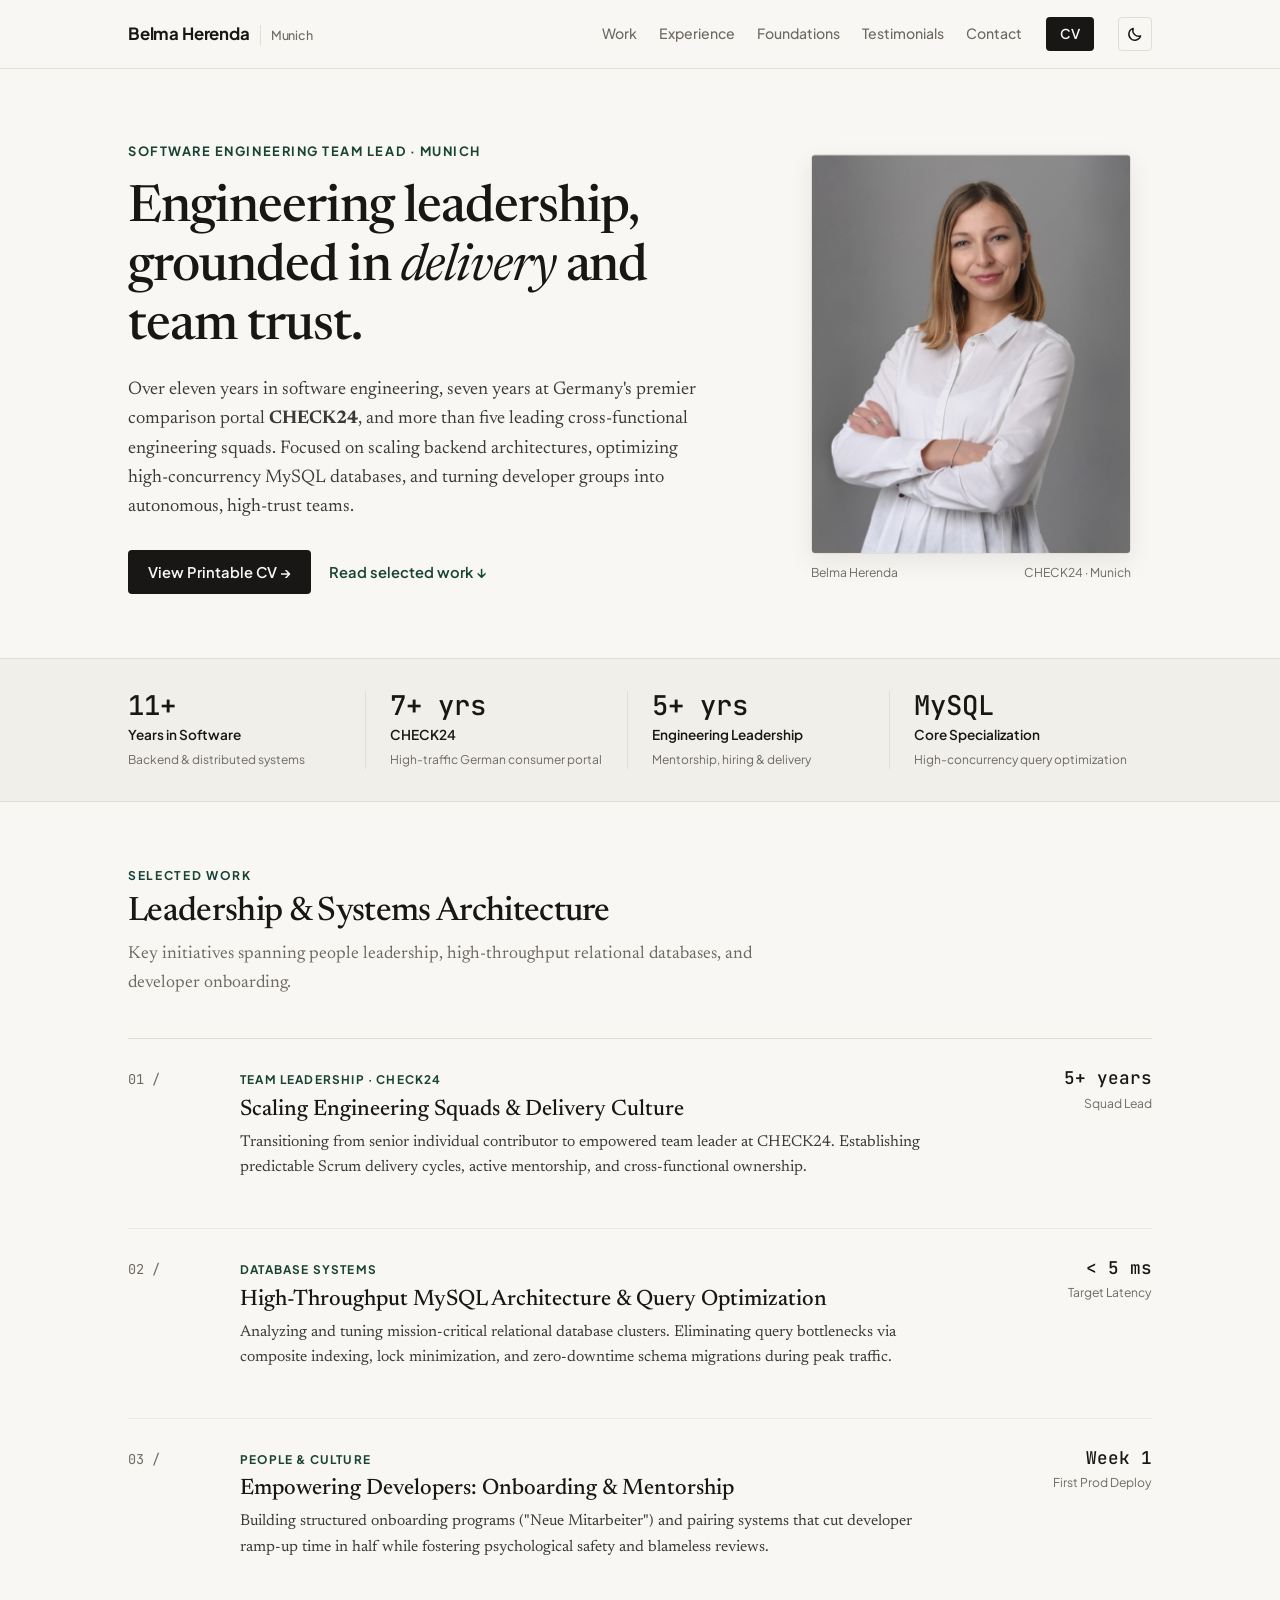
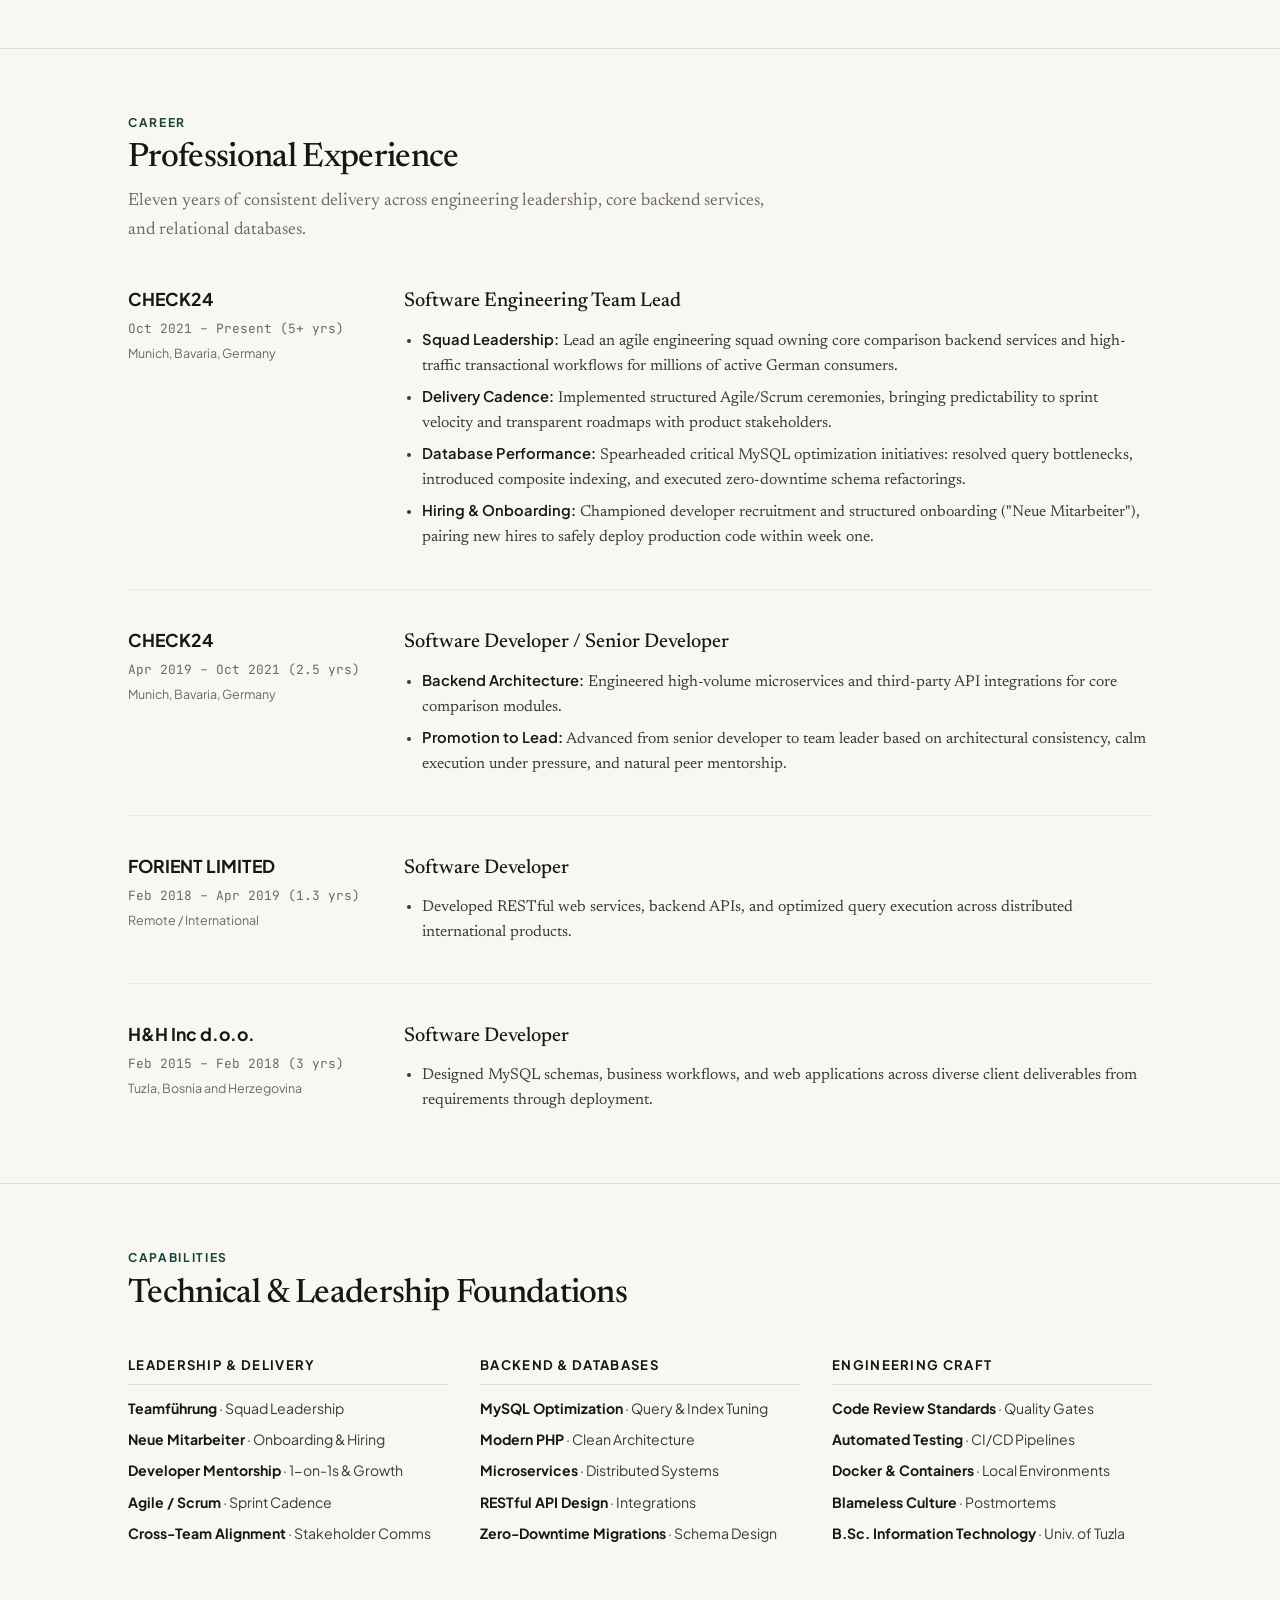
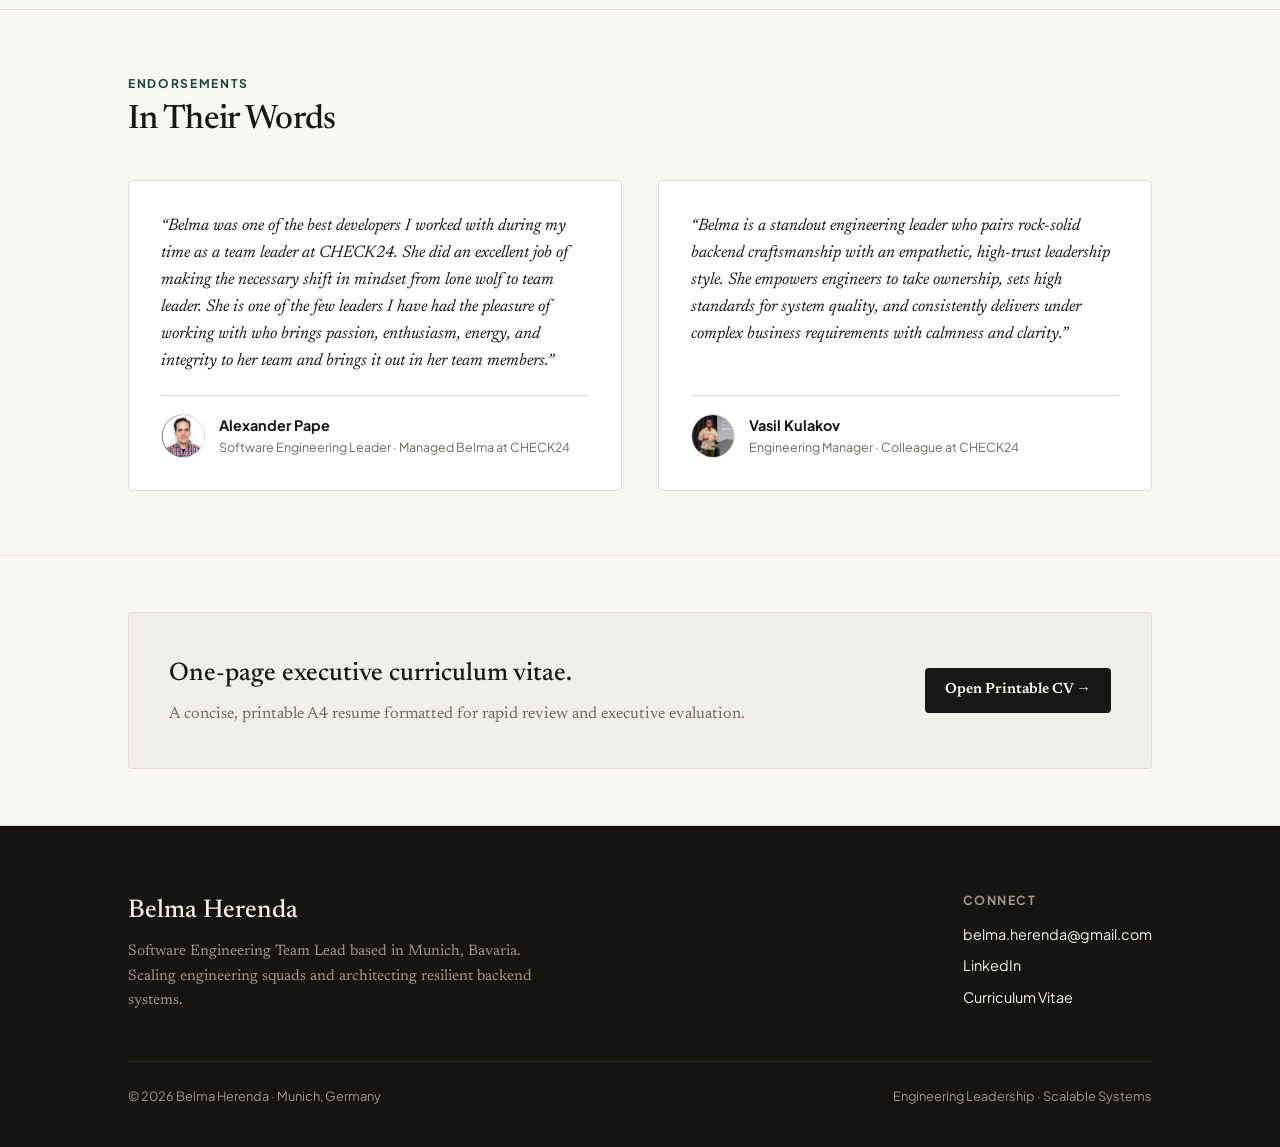
==== commit 79bb3ec3: "Refine design: remove AI tropes, adopt calm Swiss/editorial typography and restrained palette" ====
--- a/index.html
+++ b/index.html
@@ -3,40 +3,36 @@
 <head>
     <meta charset="UTF-8">
     <meta name="viewport" content="width=device-width, initial-scale=1.0">
-    <meta name="keywords" content="Belma Herenda, Software Engineering Team Lead, Backend Architect, CHECK24, MySQL, PHP, Munich, Engineering Leadership, Teamführung">
-    <meta name="description" content="Belma Herenda — Software Engineering Team Lead & Backend Architect in Munich. 11+ years in software, 7+ at CHECK24: scaling backend squads, MySQL performance, high-trust engineering culture.">
-    <title>Belma Herenda — Engineering Leadership &amp; Scalable Systems</title>
+    <meta name="keywords" content="Belma Herenda, Software Engineering Team Lead, Backend Architect, CHECK24, MySQL, Munich, Engineering Leadership">
+    <meta name="description" content="Belma Herenda — Software Engineering Team Lead and Backend Architect in Munich. 11 years in software, 7 years at CHECK24: team leadership, MySQL architecture, and high-concurrency systems.">
+    <title>Belma Herenda — Software Engineering Team Lead</title>
     <link rel="preconnect" href="https://fonts.googleapis.com">
     <link rel="preconnect" href="https://fonts.gstatic.com" crossorigin>
-    <link href="https://fonts.googleapis.com/css2?family=Plus+Jakarta+Sans:wght@400;500;600;700;800&family=JetBrains+Mono:wght@400;500;600&display=swap" rel="stylesheet">
+    <link href="https://fonts.googleapis.com/css2?family=Newsreader:ital,opsz,wght@0,6..72,400;0,6..72,500;0,6..72,600;1,6..72,400;1,6..72,500&family=Plus+Jakarta+Sans:wght@400;500;600;700&family=JetBrains+Mono:wght@400;500&display=swap" rel="stylesheet">
     <link rel="stylesheet" href="css/site.css">
     <script>(function(){try{var t=localStorage.getItem('theme');if(t==='dark'||t==='light')document.documentElement.setAttribute('data-theme',t);}catch(e){}})();</script>
 </head>
 <body>
 
-<!-- Site Header -->
+<!-- Header -->
 <header class="site-header">
     <div class="wrap">
         <a class="brand" href="index.html">
-            <span class="brand-dot"></span>
             <span>Belma Herenda</span>
-            <span class="brand-role">Munich</span>
+            <span class="brand-title">Munich</span>
         </a>
         <nav class="site-nav" aria-label="Main navigation">
             <ul class="nav-links">
-                <li><a href="#work">Selected Work</a></li>
+                <li><a href="#work">Work</a></li>
                 <li><a href="#experience">Experience</a></li>
-                <li><a href="#competencies">Skills</a></li>
-                <li><a href="#recommendations">Testimonials</a></li>
+                <li><a href="#foundations">Foundations</a></li>
+                <li><a href="#testimonials">Testimonials</a></li>
                 <li><a href="#contact">Contact</a></li>
             </ul>
-            <a class="nav-cv-btn" href="cv.html" title="View printable resume">
-                <svg width="15" height="15" viewBox="0 0 24 24" fill="none" stroke="currentColor" stroke-width="2.2" stroke-linecap="round" stroke-linejoin="round"><path d="M14 2H6a2 2 0 0 0-2 2v16a2 2 0 0 0 2 2h12a2 2 0 0 0 2-2V8z"></path><polyline points="14 2 14 8 20 8"></polyline><line x1="16" y1="13" x2="8" y2="13"></line><line x1="16" y1="17" x2="8" y2="17"></line><polyline points="10 9 9 9 8 9"></polyline></svg>
-                <span>Printable CV</span>
-            </a>
+            <a class="nav-cv-link" href="cv.html">CV</a>
             <button class="theme-toggle" type="button" aria-label="Switch theme" title="Switch theme">
-                <svg class="icon-moon" width="18" height="18" viewBox="0 0 24 24" fill="none" stroke="currentColor" stroke-width="2" stroke-linecap="round" stroke-linejoin="round"><path d="M21 12.79A9 9 0 1 1 11.21 3 7 7 0 0 0 21 12.79z"></path></svg>
-                <svg class="icon-sun" width="18" height="18" viewBox="0 0 24 24" fill="none" stroke="currentColor" stroke-width="2" stroke-linecap="round" stroke-linejoin="round"><circle cx="12" cy="12" r="5"></circle><line x1="12" y1="1" x2="12" y2="3"></line><line x1="12" y1="21" x2="12" y2="23"></line><line x1="4.22" y1="4.22" x2="5.64" y2="5.64"></line><line x1="18.36" y1="18.36" x2="19.78" y2="19.78"></line><line x1="1" y1="12" x2="3" y2="12"></line><line x1="21" y1="12" x2="23" y2="12"></line><line x1="4.22" y1="19.78" x2="5.64" y2="18.36"></line><line x1="18.36" y1="5.64" x2="19.78" y2="4.22"></line></svg>
+                <svg class="icon-moon" width="16" height="16" viewBox="0 0 20 20" fill="none" stroke="currentColor" stroke-width="1.8" stroke-linecap="round" stroke-linejoin="round"><path d="M17 12.3A7.3 7.3 0 0 1 7.7 3a7.5 7.5 0 1 0 9.3 9.3Z"></path></svg>
+                <svg class="icon-sun" width="16" height="16" viewBox="0 0 20 20" fill="none" stroke="currentColor" stroke-width="1.8" stroke-linecap="round" stroke-linejoin="round"><circle cx="10" cy="10" r="3.6"></circle><path d="M10 1.6v2M10 16.4v2M18.4 10h-2M3.6 10h-2M15.9 4.1l-1.4 1.4M5.5 14.5l-1.4 1.4M15.9 15.9l-1.4-1.4M5.5 5.5 4.1 4.1"></path></svg>
             </button>
         </nav>
     </div>
@@ -44,435 +40,261 @@
 
 <!-- Hero Section -->
 <section class="hero" id="about">
-    <div class="hero-glow"></div>
     <div class="wrap hero-grid">
         <div class="hero-copy">
-            <div class="status-pill">
-                <span class="status-dot"></span>
-                <span>Software Engineering Team Lead &middot; Munich</span>
-            </div>
-            <h1>Scaling engineering teams, <span class="hero-gradient-text">built on delivery &amp; trust.</span></h1>
+            <div class="kicker">Software Engineering Team Lead &middot; Munich</div>
+            <h1>Engineering leadership, grounded in <em>delivery</em> and team trust.</h1>
             <p class="hero-description">
-                Eleven years in software engineering, seven years at Germany's premier comparison portal <strong>CHECK24</strong>, and over five years leading cross-functional engineering squads. Passionate about empowering developers, turning distributed complexity into resilient backend services, and tuning high-throughput MySQL architectures.
+                Over eleven years in software engineering, seven years at Germany's premier comparison portal <strong>CHECK24</strong>, and more than five leading cross-functional engineering squads. Focused on scaling backend architectures, optimizing high-concurrency MySQL databases, and turning developer groups into autonomous, high-trust teams.
             </p>
-            <div class="hero-highlights">
-                <span class="hero-badge">
-                    <svg width="14" height="14" viewBox="0 0 24 24" fill="none" stroke="currentColor" stroke-width="2"><polyline points="20 6 9 17 4 12"></polyline></svg>
-                    Team Leadership &amp; Mentorship
-                </span>
-                <span class="hero-badge">
-                    <svg width="14" height="14" viewBox="0 0 24 24" fill="none" stroke="currentColor" stroke-width="2"><polyline points="20 6 9 17 4 12"></polyline></svg>
-                    MySQL Query Optimization
-                </span>
-                <span class="hero-badge">
-                    <svg width="14" height="14" viewBox="0 0 24 24" fill="none" stroke="currentColor" stroke-width="2"><polyline points="20 6 9 17 4 12"></polyline></svg>
-                    Scalable Backend Architecture
-                </span>
-                <span class="hero-badge">
-                    <svg width="14" height="14" viewBox="0 0 24 24" fill="none" stroke="currentColor" stroke-width="2"><polyline points="20 6 9 17 4 12"></polyline></svg>
-                    Agile &amp; Scrum Delivery
-                </span>
-            </div>
             <div class="hero-actions">
-                <a class="btn btn-primary" href="cv.html">
-                    <svg width="16" height="16" viewBox="0 0 24 24" fill="none" stroke="currentColor" stroke-width="2"><polyline points="6 9 6 2 18 2 18 9"></polyline><path d="M6 18H4a2 2 0 0 1-2-2v-5a2 2 0 0 1 2-2h16a2 2 0 0 1 2 2v5a2 2 0 0 1-2 2h-2"></path><rect x="6" y="14" width="12" height="8"></rect></svg>
-                    <span>View Printable CV</span>
-                </a>
-                <a class="btn btn-secondary" href="#work">Explore Selected Work</a>
-                <a class="btn btn-ghost" href="#contact">Get in Touch</a>
-            </div>
-        </div>
-        <div class="hero-visual">
-            <div class="hero-photo-card">
-                <div class="hero-photo-wrapper">
-                    <img class="hero-photo" src="i/belma.jpg" alt="Belma Herenda — Software Engineering Team Lead" width="400" height="400" fetchpriority="high">
-                    <div class="hero-location-pill">
-                        <svg width="12" height="12" viewBox="0 0 24 24" fill="none" stroke="currentColor" stroke-width="2"><path d="M21 10c0 7-9 13-9 13s-9-6-9-13a9 9 0 0 1 18 0z"></path><circle cx="12" cy="10" r="3"></circle></svg>
-                        <span>Munich, Germany</span>
-                    </div>
-                </div>
-                <div class="hero-float-badge">
-                    <img class="float-badge-logo" src="i/c/check24.png" alt="CHECK24 logo">
-                    <div class="float-badge-text">
-                        <span class="float-badge-title">7+ Years at CHECK24</span>
-                        <span class="float-badge-sub">Team Lead Software Developer</span>
-                    </div>
-                </div>
-            </div>
-        </div>
-    </div>
-</section>
-
-<!-- Metrics Strip -->
-<section class="metrics-section">
-    <div class="wrap">
-        <div class="metrics-bar">
-            <div class="metric-item">
-                <div class="metric-val">11+</div>
-                <div class="metric-lbl">Years Experience</div>
-                <div class="metric-sub">Full lifecycle software engineering</div>
-            </div>
-            <div class="metric-item">
-                <div class="metric-val">7+ yrs</div>
-                <div class="metric-lbl">CHECK24 Portal</div>
-                <div class="metric-sub">Germany's premier comparison site</div>
-            </div>
-            <div class="metric-item">
-                <div class="metric-val">5+ yrs</div>
-                <div class="metric-lbl">Team Leadership</div>
-                <div class="metric-sub">Empowering high-velocity squads</div>
-            </div>
-            <div class="metric-item">
-                <div class="metric-val">100%</div>
-                <div class="metric-lbl">High-Trust Delivery</div>
-                <div class="metric-sub">Blameless culture &amp; clean code</div>
-            </div>
-        </div>
-    </div>
-</section>
-
-<!-- Selected Work & Case Studies -->
-<section class="work-section" id="work">
+                <a class="btn-editorial" href="cv.html">View Printable CV &rarr;</a>
+                <a class="link-editorial" href="#work">Read selected work &darr;</a>
+            </div>
+        </div>
+        <div class="hero-photo-frame">
+            <img class="hero-photo" src="i/belma.jpg" alt="Belma Herenda" width="320" height="400" fetchpriority="high">
+            <div class="hero-photo-caption">
+                <span>Belma Herenda</span>
+                <span>CHECK24 &middot; Munich</span>
+            </div>
+        </div>
+    </div>
+</section>
+
+<!-- Credential Bar -->
+<section class="credentials-bar">
+    <div class="wrap credentials-wrap">
+        <div class="credential-item">
+            <span class="cred-number">11+</span>
+            <span class="cred-label">Years in Software</span>
+            <span class="cred-sub">Backend &amp; distributed systems</span>
+        </div>
+        <div class="credential-item">
+            <span class="cred-number">7+ yrs</span>
+            <span class="cred-label">CHECK24</span>
+            <span class="cred-sub">High-traffic German consumer portal</span>
+        </div>
+        <div class="credential-item">
+            <span class="cred-number">5+ yrs</span>
+            <span class="cred-label">Engineering Leadership</span>
+            <span class="cred-sub">Mentorship, hiring &amp; delivery</span>
+        </div>
+        <div class="credential-item">
+            <span class="cred-number">MySQL</span>
+            <span class="cred-label">Core Specialization</span>
+            <span class="cred-sub">High-concurrency query optimization</span>
+        </div>
+    </div>
+</section>
+
+<!-- Selected Work -->
+<section class="section" id="work">
     <div class="wrap">
         <div class="section-head">
-            <div class="section-kicker">Impact &amp; Architecture</div>
-            <h2 class="section-title">Selected Leadership &amp; Engineering Work</h2>
-            <p class="section-desc">A deep dive into transforming developer mindsets, scaling mission-critical relational databases, and architecting resilient services.</p>
-        </div>
-        <div class="work-cards">
-
-            <!-- Card 1: Team Leadership -->
-            <a class="work-card" href="work/check24-leadership.html">
-                <div class="work-card-top">
-                    <span class="work-tag">Engineering Leadership</span>
-                    <span class="work-icon-btn">
-                        <svg width="15" height="15" viewBox="0 0 16 16" fill="none" stroke="currentColor" stroke-width="2"><path d="M2 8H13"></path><path d="M9 4L13 8L9 12"></path></svg>
-                    </span>
-                </div>
-                <h3 class="work-title">Scaling Engineering Squads &amp; People Leadership</h3>
-                <p class="work-desc">Transitioned from senior individual contributor (&ldquo;lone wolf&rdquo;) to empowered team leader at CHECK24. Established predictable Scrum delivery cycles, active mentorship, and cross-functional ownership.</p>
-                <div class="work-metrics-badge">
-                    <div class="work-metric-highlight">5+ yrs</div>
-                    <div class="work-metric-caption">Leading high-performing squads at CHECK24 Vergleichsportal</div>
-                </div>
-                <ul class="work-tags-list">
-                    <li class="work-pill">Teamführung</li>
-                    <li class="work-pill">Mentorship</li>
-                    <li class="work-pill">Agile / Scrum</li>
-                    <li class="work-pill">CHECK24</li>
+            <div class="section-kicker">Selected Work</div>
+            <h2 class="section-title">Leadership &amp; Systems Architecture</h2>
+            <p class="section-lede">Key initiatives spanning people leadership, high-throughput relational databases, and developer onboarding.</p>
+        </div>
+        <div class="case-list">
+
+            <!-- Case 1 -->
+            <a class="case-row" href="work/check24-leadership.html">
+                <div class="case-num">01 /</div>
+                <div class="case-main">
+                    <span class="case-domain">Team Leadership &middot; CHECK24</span>
+                    <h3 class="case-title">Scaling Engineering Squads &amp; Delivery Culture</h3>
+                    <p class="case-summary">Transitioning from senior individual contributor to empowered team leader at CHECK24. Establishing predictable Scrum delivery cycles, active mentorship, and cross-functional ownership.</p>
+                </div>
+                <div class="case-side">
+                    <div class="case-metric">5+ years</div>
+                    <div class="case-meta">Squad Lead</div>
+                </div>
+            </a>
+
+            <!-- Case 2 -->
+            <a class="case-row" href="work/mysql-optimization.html">
+                <div class="case-num">02 /</div>
+                <div class="case-main">
+                    <span class="case-domain">Database Systems</span>
+                    <h3 class="case-title">High-Throughput MySQL Architecture &amp; Query Optimization</h3>
+                    <p class="case-summary">Analyzing and tuning mission-critical relational database clusters. Eliminating query bottlenecks via composite indexing, lock minimization, and zero-downtime schema migrations during peak traffic.</p>
+                </div>
+                <div class="case-side">
+                    <div class="case-metric">&lt; 5 ms</div>
+                    <div class="case-meta">Target Latency</div>
+                </div>
+            </a>
+
+            <!-- Case 3 -->
+            <a class="case-row" href="work/team-onboarding.html">
+                <div class="case-num">03 /</div>
+                <div class="case-main">
+                    <span class="case-domain">People &amp; Culture</span>
+                    <h3 class="case-title">Empowering Developers: Onboarding &amp; Mentorship</h3>
+                    <p class="case-summary">Building structured onboarding programs ("Neue Mitarbeiter") and pairing systems that cut developer ramp-up time in half while fostering psychological safety and blameless reviews.</p>
+                </div>
+                <div class="case-side">
+                    <div class="case-metric">Week 1</div>
+                    <div class="case-meta">First Prod Deploy</div>
+                </div>
+            </a>
+
+        </div>
+    </div>
+</section>
+
+<!-- Professional Experience -->
+<section class="section" id="experience">
+    <div class="wrap">
+        <div class="section-head">
+            <div class="section-kicker">Career</div>
+            <h2 class="section-title">Professional Experience</h2>
+            <p class="section-lede">Eleven years of consistent delivery across engineering leadership, core backend services, and relational databases.</p>
+        </div>
+        <div class="timeline-entries">
+
+            <!-- CHECK24 Team Lead -->
+            <div class="timeline-entry">
+                <div class="timeline-left">
+                    <span class="timeline-company-name">CHECK24</span>
+                    <span class="timeline-date">Oct 2021 &ndash; Present (5+ yrs)</span>
+                    <span class="timeline-loc">Munich, Bavaria, Germany</span>
+                </div>
+                <div class="timeline-right">
+                    <h3 class="timeline-role-name">Software Engineering Team Lead</h3>
+                    <ul class="timeline-points">
+                        <li><strong>Squad Leadership:</strong> Lead an agile engineering squad owning core comparison backend services and high-traffic transactional workflows for millions of active German consumers.</li>
+                        <li><strong>Delivery Cadence:</strong> Implemented structured Agile/Scrum ceremonies, bringing predictability to sprint velocity and transparent roadmaps with product stakeholders.</li>
+                        <li><strong>Database Performance:</strong> Spearheaded critical MySQL optimization initiatives: resolved query bottlenecks, introduced composite indexing, and executed zero-downtime schema refactorings.</li>
+                        <li><strong>Hiring &amp; Onboarding:</strong> Championed developer recruitment and structured onboarding ("Neue Mitarbeiter"), pairing new hires to safely deploy production code within week one.</li>
+                    </ul>
+                </div>
+            </div>
+
+            <!-- CHECK24 Senior Developer -->
+            <div class="timeline-entry">
+                <div class="timeline-left">
+                    <span class="timeline-company-name">CHECK24</span>
+                    <span class="timeline-date">Apr 2019 &ndash; Oct 2021 (2.5 yrs)</span>
+                    <span class="timeline-loc">Munich, Bavaria, Germany</span>
+                </div>
+                <div class="timeline-right">
+                    <h3 class="timeline-role-name">Software Developer / Senior Developer</h3>
+                    <ul class="timeline-points">
+                        <li><strong>Backend Architecture:</strong> Engineered high-volume microservices and third-party API integrations for core comparison modules.</li>
+                        <li><strong>Promotion to Lead:</strong> Advanced from senior developer to team leader based on architectural consistency, calm execution under pressure, and natural peer mentorship.</li>
+                    </ul>
+                </div>
+            </div>
+
+            <!-- FORIENT LIMITED -->
+            <div class="timeline-entry">
+                <div class="timeline-left">
+                    <span class="timeline-company-name">FORIENT LIMITED</span>
+                    <span class="timeline-date">Feb 2018 &ndash; Apr 2019 (1.3 yrs)</span>
+                    <span class="timeline-loc">Remote / International</span>
+                </div>
+                <div class="timeline-right">
+                    <h3 class="timeline-role-name">Software Developer</h3>
+                    <ul class="timeline-points">
+                        <li>Developed RESTful web services, backend APIs, and optimized query execution across distributed international products.</li>
+                    </ul>
+                </div>
+            </div>
+
+            <!-- H&H Inc d.o.o. -->
+            <div class="timeline-entry">
+                <div class="timeline-left">
+                    <span class="timeline-company-name">H&amp;H Inc d.o.o.</span>
+                    <span class="timeline-date">Feb 2015 &ndash; Feb 2018 (3 yrs)</span>
+                    <span class="timeline-loc">Tuzla, Bosnia and Herzegovina</span>
+                </div>
+                <div class="timeline-right">
+                    <h3 class="timeline-role-name">Software Developer</h3>
+                    <ul class="timeline-points">
+                        <li>Designed MySQL schemas, business workflows, and web applications across diverse client deliverables from requirements through deployment.</li>
+                    </ul>
+                </div>
+            </div>
+
+        </div>
+    </div>
+</section>
+
+<!-- Foundations & Competencies -->
+<section class="section" id="foundations">
+    <div class="wrap">
+        <div class="section-head">
+            <div class="section-kicker">Capabilities</div>
+            <h2 class="section-title">Technical &amp; Leadership Foundations</h2>
+        </div>
+        <div class="skills-editorial-grid">
+            <div class="skills-column">
+                <div class="skills-col-head">Leadership &amp; Delivery</div>
+                <ul class="skills-list">
+                    <li><strong>Teamführung</strong> &middot; Squad Leadership</li>
+                    <li><strong>Neue Mitarbeiter</strong> &middot; Onboarding &amp; Hiring</li>
+                    <li><strong>Developer Mentorship</strong> &middot; 1-on-1s &amp; Growth</li>
+                    <li><strong>Agile / Scrum</strong> &middot; Sprint Cadence</li>
+                    <li><strong>Cross-Team Alignment</strong> &middot; Stakeholder Comms</li>
                 </ul>
-            </a>
-
-            <!-- Card 2: MySQL Optimization -->
-            <a class="work-card" href="work/mysql-optimization.html">
-                <div class="work-card-top">
-                    <span class="work-tag">Database Architecture</span>
-                    <span class="work-icon-btn">
-                        <svg width="15" height="15" viewBox="0 0 16 16" fill="none" stroke="currentColor" stroke-width="2"><path d="M2 8H13"></path><path d="M9 4L13 8L9 12"></path></svg>
-                    </span>
-                </div>
-                <h3 class="work-title">High-Throughput MySQL Architecture &amp; Query Optimization</h3>
-                <p class="work-desc">Designed, analyzed, and tuned mission-critical relational database clusters. Eliminated bottlenecks via composite indexing, query profiling, lock minimization, and zero-downtime schema migrations.</p>
-                <div class="work-metrics-badge">
-                    <div class="work-metric-highlight">&lt; 5ms</div>
-                    <div class="work-metric-caption">Optimized query execution times under peak season traffic</div>
-                </div>
-                <ul class="work-tags-list">
-                    <li class="work-pill">MySQL</li>
-                    <li class="work-pill">Query Tuning</li>
-                    <li class="work-pill">Zero-Downtime</li>
-                    <li class="work-pill">High Concurrency</li>
+            </div>
+            <div class="skills-column">
+                <div class="skills-col-head">Backend &amp; Databases</div>
+                <ul class="skills-list">
+                    <li><strong>MySQL Optimization</strong> &middot; Query &amp; Index Tuning</li>
+                    <li><strong>Modern PHP</strong> &middot; Clean Architecture</li>
+                    <li><strong>Microservices</strong> &middot; Distributed Systems</li>
+                    <li><strong>RESTful API Design</strong> &middot; Integrations</li>
+                    <li><strong>Zero-Downtime Migrations</strong> &middot; Schema Design</li>
                 </ul>
-            </a>
-
-            <!-- Card 3: Onboarding & Mentorship -->
-            <a class="work-card" href="work/team-onboarding.html">
-                <div class="work-card-top">
-                    <span class="work-tag">People &amp; Culture</span>
-                    <span class="work-icon-btn">
-                        <svg width="15" height="15" viewBox="0 0 16 16" fill="none" stroke="currentColor" stroke-width="2"><path d="M2 8H13"></path><path d="M9 4L13 8L9 12"></path></svg>
-                    </span>
-                </div>
-                <h3 class="work-title">Empowering Developers: Onboarding (&ldquo;Neue Mitarbeiter&rdquo;) &amp; Growth</h3>
-                <p class="work-desc">Created structured onboarding programs and buddy systems that cut new hire ramp-up time in half. Fostered psychological safety, blameless reviews, and continuous technical growth.</p>
-                <div class="work-metrics-badge">
-                    <div class="work-metric-highlight">Week 1</div>
-                    <div class="work-metric-caption">First production release for every new engineering hire</div>
-                </div>
-                <ul class="work-tags-list">
-                    <li class="work-pill">Neue Mitarbeiter</li>
-                    <li class="work-pill">Onboarding</li>
-                    <li class="work-pill">Psychological Safety</li>
-                    <li class="work-pill">Talent Growth</li>
+            </div>
+            <div class="skills-column">
+                <div class="skills-col-head">Engineering Craft</div>
+                <ul class="skills-list">
+                    <li><strong>Code Review Standards</strong> &middot; Quality Gates</li>
+                    <li><strong>Automated Testing</strong> &middot; CI/CD Pipelines</li>
+                    <li><strong>Docker &amp; Containers</strong> &middot; Local Environments</li>
+                    <li><strong>Blameless Culture</strong> &middot; Postmortems</li>
+                    <li><strong>B.Sc. Information Technology</strong> &middot; Univ. of Tuzla</li>
                 </ul>
-            </a>
-
-            <!-- Card 4: Backend Engineering Craft -->
-            <a class="work-card" href="work/check24-leadership.html">
-                <div class="work-card-top">
-                    <span class="work-tag">Backend Architecture</span>
-                    <span class="work-icon-btn">
-                        <svg width="15" height="15" viewBox="0 0 16 16" fill="none" stroke="currentColor" stroke-width="2"><path d="M2 8H13"></path><path d="M9 4L13 8L9 12"></path></svg>
-                    </span>
-                </div>
-                <h3 class="work-title">Resilient Comparison Engine &amp; Microservices</h3>
-                <p class="work-desc">Architected robust, test-driven backend microservices and API integrations connecting consumers with dynamic comparison calculations, partner data streams, and transactional flows.</p>
-                <div class="work-metrics-badge">
-                    <div class="work-metric-highlight">99.9%</div>
-                    <div class="work-metric-caption">Service availability across core consumer journeys</div>
-                </div>
-                <ul class="work-tags-list">
-                    <li class="work-pill">Modern PHP</li>
-                    <li class="work-pill">REST APIs</li>
-                    <li class="work-pill">Clean Code</li>
-                    <li class="work-pill">CI/CD</li>
-                </ul>
-            </a>
-
-        </div>
-    </div>
-</section>
-
-<!-- Experience & Career Journey -->
-<section class="experience-section" id="experience">
-    <div class="wrap">
-        <div class="section-head">
-            <div class="section-kicker">Career Track Record</div>
-            <h2 class="section-title">Professional Experience &amp; Journey</h2>
-            <p class="section-desc">Over 11 years of hands-on delivery and progression in software engineering and technical team leadership.</p>
-        </div>
-        <div class="timeline">
-
-            <!-- CHECK24 Team Lead -->
-            <div class="timeline-card">
-                <div class="timeline-aside">
-                    <div class="timeline-company">
-                        <img class="company-logo" src="i/c/check24.png" alt="CHECK24">
-                        <span>CHECK24</span>
-                    </div>
-                    <div class="timeline-period">Oct 2021 &ndash; Present</div>
-                    <div class="timeline-duration">5 yrs 1 mo</div>
-                    <div class="timeline-location">
-                        <svg width="12" height="12" viewBox="0 0 24 24" fill="none" stroke="currentColor" stroke-width="2"><path d="M21 10c0 7-9 13-9 13s-9-6-9-13a9 9 0 0 1 18 0z"></path><circle cx="12" cy="10" r="3"></circle></svg>
-                        <span>Munich, Bavaria, Germany</span>
-                    </div>
-                </div>
-                <div class="timeline-main">
-                    <h3 class="timeline-role">Software Engineering Team Lead <span class="timeline-badge">Current</span></h3>
-                    <ul class="timeline-bullets">
-                        <li>Lead an agile engineering squad owning core comparison backend services and high-traffic transactional workflows.</li>
-                        <li>Manage sprint planning, sprint retrospectives, backlog refinement, and technical prioritization with product stakeholders.</li>
-                        <li>Architect and tune mission-critical <strong>MySQL databases</strong>, maintaining sub-millisecond query performance under peak consumer traffic.</li>
-                        <li>Drive recruitment, technical interviews, and onboarding (<strong>&ldquo;Neue Mitarbeiter&rdquo;</strong>), building a collaborative, high-trust engineering culture.</li>
-                        <li>Champion quality through structured code reviews, automated CI/CD pipelines, and blameless postmortems.</li>
-                    </ul>
-                </div>
-            </div>
-
-            <!-- CHECK24 Senior Developer -->
-            <div class="timeline-card">
-                <div class="timeline-aside">
-                    <div class="timeline-company">
-                        <img class="company-logo" src="i/c/check24.png" alt="CHECK24">
-                        <span>CHECK24</span>
-                    </div>
-                    <div class="timeline-period">Apr 2019 &ndash; Oct 2021</div>
-                    <div class="timeline-duration">2 yrs 7 mos</div>
-                    <div class="timeline-location">
-                        <svg width="12" height="12" viewBox="0 0 24 24" fill="none" stroke="currentColor" stroke-width="2"><path d="M21 10c0 7-9 13-9 13s-9-6-9-13a9 9 0 0 1 18 0z"></path><circle cx="12" cy="10" r="3"></circle></svg>
-                        <span>Munich, Bavaria, Germany</span>
-                    </div>
-                </div>
-                <div class="timeline-main">
-                    <h3 class="timeline-role">Software Developer / Senior Developer</h3>
-                    <ul class="timeline-bullets">
-                        <li>Engineered high-scale backend services and partner integrations for core comparison modules.</li>
-                        <li>Refactored legacy modules into clean, decoupled, and testable microservices.</li>
-                        <li>Transitioned into engineering team leadership with high praise for mentorship, integrity, and technical output.</li>
-                    </ul>
-                </div>
-            </div>
-
-            <!-- FORIENT LIMITED -->
-            <div class="timeline-card">
-                <div class="timeline-aside">
-                    <div class="timeline-company">
-                        <span class="company-logo-fallback">FL</span>
-                        <span>FORIENT LIMITED</span>
-                    </div>
-                    <div class="timeline-period">Feb 2018 &ndash; Apr 2019</div>
-                    <div class="timeline-duration">1 yr 3 mos</div>
-                    <div class="timeline-location">
-                        <svg width="12" height="12" viewBox="0 0 24 24" fill="none" stroke="currentColor" stroke-width="2"><circle cx="12" cy="12" r="10"></circle><line x1="2" y1="12" x2="22" y2="12"></line><path d="M12 2a15.3 15.3 0 0 1 4 10 15.3 15.3 0 0 1-4 10 15.3 15.3 0 0 1-4-10 15.3 15.3 0 0 1 4-10z"></path></svg>
-                        <span>Remote / International</span>
-                    </div>
-                </div>
-                <div class="timeline-main">
-                    <h3 class="timeline-role">Software Developer</h3>
-                    <ul class="timeline-bullets">
-                        <li>Developed web applications, RESTful services, and robust backend integrations.</li>
-                        <li>Improved relational query execution and refactored core backend routines to increase system responsiveness.</li>
-                    </ul>
-                </div>
-            </div>
-
-            <!-- H&H Inc d.o.o. -->
-            <div class="timeline-card">
-                <div class="timeline-aside">
-                    <div class="timeline-company">
-                        <span class="company-logo-fallback">HH</span>
-                        <span>H&amp;H Inc d.o.o.</span>
-                    </div>
-                    <div class="timeline-period">Feb 2015 &ndash; Feb 2018</div>
-                    <div class="timeline-duration">3 yrs 1 mo</div>
-                    <div class="timeline-location">
-                        <svg width="12" height="12" viewBox="0 0 24 24" fill="none" stroke="currentColor" stroke-width="2"><path d="M21 10c0 7-9 13-9 13s-9-6-9-13a9 9 0 0 1 18 0z"></path><circle cx="12" cy="10" r="3"></circle></svg>
-                        <span>Tuzla, Bosnia and Herzegovina</span>
-                    </div>
-                </div>
-                <div class="timeline-main">
-                    <h3 class="timeline-role">Software Developer</h3>
-                    <ul class="timeline-bullets">
-                        <li>Designed database schemas, business logic, and web application components across varied client engagements.</li>
-                        <li>Engineered full-stack solutions with clean separation of concerns, unit testing, and deployment pipelines.</li>
-                    </ul>
-                </div>
-            </div>
-
-            <!-- Education -->
-            <div class="timeline-card">
-                <div class="timeline-aside">
-                    <div class="timeline-company">
-                        <span class="company-logo-fallback">FET</span>
-                        <span>Univ. of Tuzla</span>
-                    </div>
-                    <div class="timeline-period">2010 &ndash; 2014</div>
-                    <div class="timeline-duration">4 years</div>
-                    <div class="timeline-location">
-                        <svg width="12" height="12" viewBox="0 0 24 24" fill="none" stroke="currentColor" stroke-width="2"><path d="M21 10c0 7-9 13-9 13s-9-6-9-13a9 9 0 0 1 18 0z"></path><circle cx="12" cy="10" r="3"></circle></svg>
-                        <span>Tuzla</span>
-                    </div>
-                </div>
-                <div class="timeline-main">
-                    <h3 class="timeline-role">Bachelor of Science in Information Technology</h3>
-                    <div style="font-size: 0.95rem; color: var(--text-body); margin-top: 4px;">Faculty of Electrical Engineering &middot; Strong theoretical and practical foundation in algorithms, relational databases, distributed computer systems, and software engineering.</div>
-                </div>
-            </div>
-
-        </div>
-    </div>
-</section>
-
-<!-- Competencies & Skills -->
-<section class="skills-section" id="competencies">
-    <div class="wrap">
-        <div class="section-head">
-            <div class="section-kicker">Technical Arsenal</div>
-            <h2 class="section-title">Core Competencies &amp; Expertise</h2>
-            <p class="section-desc">A balanced blend of leadership impact, software engineering craftsmanship, and database optimization.</p>
-        </div>
-        <div class="skills-grid">
-
-            <div class="skill-col">
-                <div class="skill-col-icon">
-                    <svg width="22" height="22" viewBox="0 0 24 24" fill="none" stroke="currentColor" stroke-width="2"><path d="M17 21v-2a4 4 0 0 0-4-4H5a4 4 0 0 0-4 4v2"></path><circle cx="9" cy="7" r="4"></circle><path d="M23 21v-2a4 4 0 0 0-3-3.87"></path><path d="M16 3.13a4 4 0 0 1 0 7.75"></path></svg>
-                </div>
-                <h3 class="skill-col-title">Leadership &amp; People</h3>
-                <ul class="skill-items-list">
-                    <li><svg width="14" height="14" viewBox="0 0 24 24" fill="none" stroke="currentColor" stroke-width="2"><polyline points="20 6 9 17 4 12"></polyline></svg> Teamführung &amp; Squad Leadership</li>
-                    <li><svg width="14" height="14" viewBox="0 0 24 24" fill="none" stroke="currentColor" stroke-width="2"><polyline points="20 6 9 17 4 12"></polyline></svg> Neue Mitarbeiter Onboarding</li>
-                    <li><svg width="14" height="14" viewBox="0 0 24 24" fill="none" stroke="currentColor" stroke-width="2"><polyline points="20 6 9 17 4 12"></polyline></svg> Technical Mentorship</li>
-                    <li><svg width="14" height="14" viewBox="0 0 24 24" fill="none" stroke="currentColor" stroke-width="2"><polyline points="20 6 9 17 4 12"></polyline></svg> Agile, Scrum &amp; Kanban</li>
-                    <li><svg width="14" height="14" viewBox="0 0 24 24" fill="none" stroke="currentColor" stroke-width="2"><polyline points="20 6 9 17 4 12"></polyline></svg> Cross-Team Alignment</li>
-                </ul>
-            </div>
-
-            <div class="skill-col">
-                <div class="skill-col-icon">
-                    <svg width="22" height="22" viewBox="0 0 24 24" fill="none" stroke="currentColor" stroke-width="2"><polyline points="16 18 22 12 16 6"></polyline><polyline points="8 6 2 12 8 18"></polyline></svg>
-                </div>
-                <h3 class="skill-col-title">Backend Architecture</h3>
-                <ul class="skill-items-list">
-                    <li><svg width="14" height="14" viewBox="0 0 24 24" fill="none" stroke="currentColor" stroke-width="2"><polyline points="20 6 9 17 4 12"></polyline></svg> Modern PHP &amp; Clean Code</li>
-                    <li><svg width="14" height="14" viewBox="0 0 24 24" fill="none" stroke="currentColor" stroke-width="2"><polyline points="20 6 9 17 4 12"></polyline></svg> Microservices &amp; SOA</li>
-                    <li><svg width="14" height="14" viewBox="0 0 24 24" fill="none" stroke="currentColor" stroke-width="2"><polyline points="20 6 9 17 4 12"></polyline></svg> RESTful API Architecture</li>
-                    <li><svg width="14" height="14" viewBox="0 0 24 24" fill="none" stroke="currentColor" stroke-width="2"><polyline points="20 6 9 17 4 12"></polyline></svg> Monolith Decomposition</li>
-                    <li><svg width="14" height="14" viewBox="0 0 24 24" fill="none" stroke="currentColor" stroke-width="2"><polyline points="20 6 9 17 4 12"></polyline></svg> High Availability Systems</li>
-                </ul>
-            </div>
-
-            <div class="skill-col">
-                <div class="skill-col-icon">
-                    <svg width="22" height="22" viewBox="0 0 24 24" fill="none" stroke="currentColor" stroke-width="2"><ellipse cx="12" cy="5" rx="9" ry="3"></ellipse><path d="M21 12c0 1.66-4 3-9 3s-9-1.34-9-3"></path><path d="M3 5v14c0 1.66 4 3 9 3s9-1.34 9-3V5"></path></svg>
-                </div>
-                <h3 class="skill-col-title">Databases &amp; Storage</h3>
-                <ul class="skill-items-list">
-                    <li><svg width="14" height="14" viewBox="0 0 24 24" fill="none" stroke="currentColor" stroke-width="2"><polyline points="20 6 9 17 4 12"></polyline></svg> MySQL Performance Tuning</li>
-                    <li><svg width="14" height="14" viewBox="0 0 24 24" fill="none" stroke="currentColor" stroke-width="2"><polyline points="20 6 9 17 4 12"></polyline></svg> Composite Indexing</li>
-                    <li><svg width="14" height="14" viewBox="0 0 24 24" fill="none" stroke="currentColor" stroke-width="2"><polyline points="20 6 9 17 4 12"></polyline></svg> Execution Plan Analysis</li>
-                    <li><svg width="14" height="14" viewBox="0 0 24 24" fill="none" stroke="currentColor" stroke-width="2"><polyline points="20 6 9 17 4 12"></polyline></svg> Relational Schema Design</li>
-                    <li><svg width="14" height="14" viewBox="0 0 24 24" fill="none" stroke="currentColor" stroke-width="2"><polyline points="20 6 9 17 4 12"></polyline></svg> Zero-Downtime Migrations</li>
-                </ul>
-            </div>
-
-            <div class="skill-col">
-                <div class="skill-col-icon">
-                    <svg width="22" height="22" viewBox="0 0 24 24" fill="none" stroke="currentColor" stroke-width="2"><rect x="2" y="3" width="20" height="14" rx="2" ry="2"></rect><line x1="8" y1="21" x2="16" y2="21"></line><line x1="12" y1="17" x2="12" y2="21"></line></svg>
-                </div>
-                <h3 class="skill-col-title">Quality &amp; DevOps</h3>
-                <ul class="skill-items-list">
-                    <li><svg width="14" height="14" viewBox="0 0 24 24" fill="none" stroke="currentColor" stroke-width="2"><polyline points="20 6 9 17 4 12"></polyline></svg> Automated Testing &amp; CI/CD</li>
-                    <li><svg width="14" height="14" viewBox="0 0 24 24" fill="none" stroke="currentColor" stroke-width="2"><polyline points="20 6 9 17 4 12"></polyline></svg> Docker &amp; Containerization</li>
-                    <li><svg width="14" height="14" viewBox="0 0 24 24" fill="none" stroke="currentColor" stroke-width="2"><polyline points="20 6 9 17 4 12"></polyline></svg> Code Review Standards</li>
-                    <li><svg width="14" height="14" viewBox="0 0 24 24" fill="none" stroke="currentColor" stroke-width="2"><polyline points="20 6 9 17 4 12"></polyline></svg> Git Workflows &amp; Branching</li>
-                    <li><svg width="14" height="14" viewBox="0 0 24 24" fill="none" stroke="currentColor" stroke-width="2"><polyline points="20 6 9 17 4 12"></polyline></svg> Blameless Incident Culture</li>
-                </ul>
-            </div>
-
-        </div>
-    </div>
-</section>
-
-<!-- Recommendations & Endorsements -->
-<section class="recs-section" id="recommendations">
+            </div>
+        </div>
+    </div>
+</section>
+
+<!-- Testimonials -->
+<section class="section" id="testimonials">
     <div class="wrap">
         <div class="section-head">
             <div class="section-kicker">Endorsements</div>
             <h2 class="section-title">In Their Words</h2>
-            <p class="section-desc">What leaders and colleagues say about working together.</p>
-        </div>
-        <div class="recs-grid">
-
-            <!-- Alexander Pape -->
-            <div class="rec-card">
-                <span class="rec-quote-mark">&ldquo;</span>
-                <p class="rec-body">
-                    &ldquo;I had Belma in my hiring process during my time at CHECK24 and she joined my team as a Senior Developer. I later mentored her when she changed roles and became a team leader.
-                    <br><br>
-                    Belma was one of the best developers I worked with during my time as a team leader at CHECK24. She did an excellent job of making the necessary shift in mindset from lone wolf to team leader. She is one of the few leaders I have had the pleasure of working with who brings passion, enthusiasm, energy, and integrity to her team and brings it out in her team members.&rdquo;
-                </p>
-                <div class="rec-author">
-                    <img class="rec-avatar" src="i/r/alexander-pape.png" alt="Alexander Pape" width="52" height="52">
-                    <div class="rec-meta">
-                        <span class="rec-name">Alexander Pape</span>
-                        <span class="rec-title">Software Engineering Leader</span>
-                        <span class="rec-rel">Managed Belma directly at CHECK24</span>
+        </div>
+        <div class="quotes-grid">
+
+            <div class="quote-block">
+                <blockquote class="quote-text">
+                    &ldquo;Belma was one of the best developers I worked with during my time as a team leader at CHECK24. She did an excellent job of making the necessary shift in mindset from lone wolf to team leader. She is one of the few leaders I have had the pleasure of working with who brings passion, enthusiasm, energy, and integrity to her team and brings it out in her team members.&rdquo;
+                </blockquote>
+                <div class="quote-author">
+                    <img class="quote-avatar" src="i/r/alexander-pape.png" alt="Alexander Pape" width="44" height="44">
+                    <div class="quote-info">
+                        <span class="quote-name">Alexander Pape</span>
+                        <span class="quote-role">Software Engineering Leader &middot; Managed Belma at CHECK24</span>
                     </div>
                 </div>
             </div>
 
-            <!-- Vasil Kulakov -->
-            <div class="rec-card">
-                <span class="rec-quote-mark">&ldquo;</span>
-                <p class="rec-body">
-                    &ldquo;Belma is a standout engineering leader who combines deep technical craftsmanship with an empathetic, high-trust leadership style. She empowers engineers to take ownership, sets high standards for system quality, and consistently delivers under complex business requirements with calmness and clarity. Any engineering organisation would be lucky to have her.&rdquo;
-                </p>
-                <div class="rec-author">
-                    <img class="rec-avatar" src="i/r/vasil-kulakov.jpg" alt="Vasil Kulakov" width="52" height="52">
-                    <div class="rec-meta">
-                        <span class="rec-name">Vasil Kulakov</span>
-                        <span class="rec-title">Engineering Manager &middot; Former CTO</span>
-                        <span class="rec-rel">Colleague at CHECK24 &middot; Munich</span>
+            <div class="quote-block">
+                <blockquote class="quote-text">
+                    &ldquo;Belma is a standout engineering leader who pairs rock-solid backend craftsmanship with an empathetic, high-trust leadership style. She empowers engineers to take ownership, sets high standards for system quality, and consistently delivers under complex business requirements with calmness and clarity.&rdquo;
+                </blockquote>
+                <div class="quote-author">
+                    <img class="quote-avatar" src="i/r/vasil-kulakov.jpg" alt="Vasil Kulakov" width="44" height="44">
+                    <div class="quote-info">
+                        <span class="quote-name">Vasil Kulakov</span>
+                        <span class="quote-role">Engineering Manager &middot; Colleague at CHECK24</span>
                     </div>
                 </div>
             </div>
@@ -481,57 +303,41 @@
     </div>
 </section>
 
-<!-- CV Banner Section -->
-<section class="cv-banner-section">
-    <div class="wrap">
-        <div class="cv-banner">
-            <div class="cv-banner-copy">
-                <div class="status-pill" style="margin-bottom: 4px;">
-                    <svg width="12" height="12" viewBox="0 0 24 24" fill="none" stroke="currentColor" stroke-width="2.5"><polyline points="20 6 9 17 4 12"></polyline></svg>
-                    <span>Curriculum Vitae</span>
-                </div>
-                <h3 class="cv-banner-title">Looking for the comprehensive resume?</h3>
-                <p class="cv-banner-desc">Explore a dedicated, printer-friendly A4 CV with complete employment records, quantified achievements, and skill breakdowns. Ready to save as PDF or print on any device.</p>
-            </div>
-            <div class="cv-banner-actions">
-                <a class="btn btn-primary" href="cv.html">
-                    <svg width="16" height="16" viewBox="0 0 24 24" fill="none" stroke="currentColor" stroke-width="2"><polyline points="6 9 6 2 18 2 18 9"></polyline><path d="M6 18H4a2 2 0 0 1-2-2v-5a2 2 0 0 1 2-2h16a2 2 0 0 1 2 2v5a2 2 0 0 1-2 2h-2"></path><rect x="6" y="14" width="12" height="8"></rect></svg>
-                    <span>Open Printable CV</span>
-                </a>
-            </div>
-        </div>
-    </div>
-</section>
-
-<!-- Footer / Contact -->
+<!-- Printable CV Callout -->
+<section class="cv-callout">
+    <div class="wrap">
+        <div class="cv-callout-inner">
+            <div class="cv-callout-copy">
+                <h3>One-page executive curriculum vitae.</h3>
+                <p>A concise, printable A4 resume formatted for rapid review and executive evaluation.</p>
+            </div>
+            <div>
+                <a class="btn-editorial" href="cv.html">Open Printable CV &rarr;</a>
+            </div>
+        </div>
+    </div>
+</section>
+
+<!-- Footer -->
 <footer class="site-footer" id="contact">
     <div class="wrap">
-        <div class="footer-top">
-            <div class="footer-brand">
-                <div class="footer-brand-title">Belma Herenda</div>
-                <p class="footer-brand-bio">Software Engineering Team Lead &amp; Backend Architect based in Munich, Bavaria. Dedicated to scaling engineering teams, fostering high-trust cultures, and engineering resilient systems.</p>
-            </div>
-            <div class="footer-contact-actions">
-                <div class="footer-contact-title">Let&rsquo;s Connect</div>
-                <div class="footer-btns">
-                    <a class="footer-btn" href="mailto:belma.herenda@gmail.com">
-                        <svg width="15" height="15" viewBox="0 0 24 24" fill="none" stroke="currentColor" stroke-width="2"><path d="M4 4h16c1.1 0 2 .9 2 2v12c0 1.1-.9 2-2 2H4c-1.1 0-2-.9-2-2V6c0-1.1.9-2 2-2z"></path><polyline points="22,6 12,13 2,6"></polyline></svg>
-                        <span>belma.herenda@gmail.com</span>
-                    </a>
-                    <a class="footer-btn" href="https://www.linkedin.com/in/belmaherenda" target="_blank" rel="noopener">
-                        <svg width="15" height="15" viewBox="0 0 24 24" fill="none" stroke="currentColor" stroke-width="2"><path d="M16 8a6 6 0 0 1 6 6v7h-4v-7a2 2 0 0 0-2-2 2 2 0 0 0-2 2v7h-4v-7a6 6 0 0 1 6-6z"></path><rect x="2" y="9" width="4" height="12"></rect><circle cx="4" cy="4" r="2"></circle></svg>
-                        <span>LinkedIn</span>
-                    </a>
-                    <a class="footer-btn" href="cv.html">
-                        <svg width="15" height="15" viewBox="0 0 24 24" fill="none" stroke="currentColor" stroke-width="2"><polyline points="6 9 6 2 18 2 18 9"></polyline><path d="M6 18H4a2 2 0 0 1-2-2v-5a2 2 0 0 1 2-2h16a2 2 0 0 1 2 2v5a2 2 0 0 1-2 2h-2"></path><rect x="6" y="14" width="12" height="8"></rect></svg>
-                        <span>Printable CV</span>
-                    </a>
-                </div>
-            </div>
-        </div>
-        <div class="footer-bottom">
-            <div>&copy; 2026 Belma Herenda &middot; Munich, Bavaria, Germany</div>
-            <div>Engineering Leadership &middot; Scalable Systems</div>
+        <div class="footer-inner">
+            <div class="footer-lead">
+                <h4>Belma Herenda</h4>
+                <p>Software Engineering Team Lead based in Munich, Bavaria. Scaling engineering squads and architecting resilient backend systems.</p>
+            </div>
+            <div class="footer-links-col">
+                <div class="footer-links-title">Connect</div>
+                <div class="footer-links">
+                    <a href="mailto:belma.herenda@gmail.com">belma.herenda@gmail.com</a>
+                    <a href="https://www.linkedin.com/in/belmaherenda" target="_blank" rel="noopener">LinkedIn</a>
+                    <a href="cv.html">Curriculum Vitae</a>
+                </div>
+            </div>
+        </div>
+        <div class="footer-sub">
+            <span>&copy; 2026 Belma Herenda &middot; Munich, Germany</span>
+            <span>Engineering Leadership &middot; Scalable Systems</span>
         </div>
     </div>
 </footer>
@@ -540,7 +346,7 @@
 <div class="case-overlay" id="case-overlay" role="dialog" aria-modal="true" aria-label="Case Study Dialog">
     <div class="case-dialog">
         <button class="case-close" type="button" aria-label="Close dialog">
-            <svg width="16" height="16" viewBox="0 0 24 24" fill="none" stroke="currentColor" stroke-width="2.5"><line x1="18" y1="6" x2="6" y2="18"></line><line x1="6" y1="6" x2="18" y2="18"></line></svg>
+            <svg width="14" height="14" viewBox="0 0 24 24" fill="none" stroke="currentColor" stroke-width="2"><line x1="18" y1="6" x2="6" y2="18"></line><line x1="6" y1="6" x2="18" y2="18"></line></svg>
         </button>
         <div class="case-content"></div>
     </div>
--- a/css/site.css
+++ b/css/site.css
@@ -1,116 +1,76 @@
-/* Belma Herenda — Modern Portfolio Design System */
+/* Belma Herenda — Editorial Engineering Portfolio
+   A human, confident, editorial design system with bespoke typography and calm restraint.
+   No AI gradients, no glowing blobs, no generic SaaS tropes. */
+
 :root {
   color-scheme: light;
-  --bg: #f8fafc;
-  --bg-subtle: #f1f5f9;
-  --card-bg: #ffffff;
-  --card-hover: #ffffff;
-  --card-border: #e2e8f0;
-  --card-border-hover: #cbd5e1;
-  --text-main: #0f172a;
-  --text-body: #334155;
-  --text-muted: #64748b;
-  --text-faint: #94a3b8;
-  --primary: #2563eb;
-  --primary-hover: #1d4ed8;
-  --primary-glow: rgba(37, 99, 235, 0.12);
-  --accent: #4f46e5;
-  --accent-light: #eef2ff;
-  --tag-bg: #e0e7ff;
-  --tag-fg: #3730a3;
-  --pill-bg: #f1f5f9;
-  --pill-fg: #475569;
-  --success-bg: #dcfce7;
-  --success-fg: #15803d;
-  --nav-bg: rgba(248, 250, 252, 0.85);
-  --footer-bg: #0b0f19;
-  --footer-text: #f8fafc;
-  --footer-muted: #94a3b8;
-  --footer-border: #1e293b;
-  --shadow-sm: 0 1px 2px 0 rgba(0, 0, 0, 0.05);
-  --shadow-md: 0 4px 6px -1px rgba(0, 0, 0, 0.07), 0 2px 4px -2px rgba(0, 0, 0, 0.05);
-  --shadow-lg: 0 10px 25px -3px rgba(15, 23, 42, 0.08), 0 4px 6px -4px rgba(15, 23, 42, 0.04);
-  --shadow-glow: 0 0 35px -5px rgba(37, 99, 235, 0.2);
-  --radius-sm: 8px;
-  --radius-md: 12px;
-  --radius-lg: 18px;
-  --radius-xl: 24px;
-  --radius-full: 9999px;
-  --font-sans: 'Plus Jakarta Sans', system-ui, -apple-system, BlinkMacSystemFont, 'Segoe UI', Roboto, sans-serif;
-  --font-mono: 'JetBrains Mono', ui-monospace, SFMono-Regular, Menlo, Monaco, Consolas, monospace;
+  --paper: #f8f7f4;
+  --card: #ffffff;
+  --surface: #f1efe9;
+  --surface-hover: #eae7df;
+  --ink: #181715;
+  --body: #3c3a36;
+  --muted: #6e6a62;
+  --faint: #a6a297;
+  --border: #e2ded5;
+  --border-light: #ece9e2;
+  --accent: #194336;          /* Deep alpine spruce */
+  --accent-hover: #102e25;
+  --accent-tint: #eaf1ed;
+  --footer-bg: #151412;
+  --footer-fg: #f5f3ec;
+  --footer-muted: #9c978b;
+  --footer-border: #2a2824;
+  
+  --font-serif: 'Newsreader', Georgia, serif;
+  --font-sans: 'Plus Jakarta Sans', system-ui, -apple-system, sans-serif;
+  --font-mono: 'JetBrains Mono', ui-monospace, monospace;
 }
 
 :root[data-theme="dark"] {
   color-scheme: dark;
-  --bg: #090d16;
-  --bg-subtle: #0f172a;
-  --card-bg: #111827;
-  --card-hover: #172033;
-  --card-border: #1f293d;
-  --card-border-hover: #334155;
-  --text-main: #f8fafc;
-  --text-body: #cbd5e1;
-  --text-muted: #94a3b8;
-  --text-faint: #64748b;
-  --primary: #3b82f6;
-  --primary-hover: #60a5fa;
-  --primary-glow: rgba(59, 130, 246, 0.25);
-  --accent: #6366f1;
-  --accent-light: rgba(99, 102, 241, 0.15);
-  --tag-bg: rgba(99, 102, 241, 0.2);
-  --tag-fg: #a5b4fc;
-  --pill-bg: #1e293b;
-  --pill-fg: #cbd5e1;
-  --success-bg: rgba(16, 185, 129, 0.2);
-  --success-fg: #34d399;
-  --nav-bg: rgba(9, 13, 22, 0.85);
-  --footer-bg: #05070d;
-  --footer-text: #f8fafc;
-  --footer-muted: #94a3b8;
-  --footer-border: #172033;
-  --shadow-sm: 0 1px 2px 0 rgba(0, 0, 0, 0.3);
-  --shadow-md: 0 4px 6px -1px rgba(0, 0, 0, 0.35);
-  --shadow-lg: 0 10px 25px -3px rgba(0, 0, 0, 0.45);
-  --shadow-glow: 0 0 40px -5px rgba(59, 130, 246, 0.3);
+  --paper: #131211;
+  --card: #1c1b18;
+  --surface: #22201d;
+  --surface-hover: #292723;
+  --ink: #f2eee3;
+  --body: #c7c2b5;
+  --muted: #969183;
+  --faint: #5e5b52;
+  --border: #2c2a26;
+  --border-light: #24221f;
+  --accent: #78a994;
+  --accent-hover: #96c4af;
+  --accent-tint: rgba(120, 169, 148, 0.12);
+  --footer-bg: #0d0c0b;
+  --footer-fg: #f2eee3;
+  --footer-muted: #8c877b;
+  --footer-border: #201e1b;
 }
 
 @media (prefers-color-scheme: dark) {
   :root:not([data-theme="light"]) {
     color-scheme: dark;
-    --bg: #090d16;
-    --bg-subtle: #0f172a;
-    --card-bg: #111827;
-    --card-hover: #172033;
-    --card-border: #1f293d;
-    --card-border-hover: #334155;
-    --text-main: #f8fafc;
-    --text-body: #cbd5e1;
-    --text-muted: #94a3b8;
-    --text-faint: #64748b;
-    --primary: #3b82f6;
-    --primary-hover: #60a5fa;
-    --primary-glow: rgba(59, 130, 246, 0.25);
-    --accent: #6366f1;
-    --accent-light: rgba(99, 102, 241, 0.15);
-    --tag-bg: rgba(99, 102, 241, 0.2);
-    --tag-fg: #a5b4fc;
-    --pill-bg: #1e293b;
-    --pill-fg: #cbd5e1;
-    --success-bg: rgba(16, 185, 129, 0.2);
-    --success-fg: #34d399;
-    --nav-bg: rgba(9, 13, 22, 0.85);
-    --footer-bg: #05070d;
-    --footer-text: #f8fafc;
-    --footer-muted: #94a3b8;
-    --footer-border: #172033;
-    --shadow-sm: 0 1px 2px 0 rgba(0, 0, 0, 0.3);
-    --shadow-md: 0 4px 6px -1px rgba(0, 0, 0, 0.35);
-    --shadow-lg: 0 10px 25px -3px rgba(0, 0, 0, 0.45);
-    --shadow-glow: 0 0 40px -5px rgba(59, 130, 246, 0.3);
-  }
-}
-
-/* Base Reset & Core Styles */
+    --paper: #131211;
+    --card: #1c1b18;
+    --surface: #22201d;
+    --surface-hover: #292723;
+    --ink: #f2eee3;
+    --body: #c7c2b5;
+    --muted: #969183;
+    --faint: #5e5b52;
+    --border: #2c2a26;
+    --border-light: #24221f;
+    --accent: #78a994;
+    --accent-hover: #96c4af;
+    --accent-tint: rgba(120, 169, 148, 0.12);
+    --footer-bg: #0d0c0b;
+    --footer-fg: #f2eee3;
+    --footer-muted: #8c877b;
+    --footer-border: #201e1b;
+  }
+}
+
 *, *::before, *::after {
   box-sizing: border-box;
   margin: 0;
@@ -123,14 +83,14 @@
 }
 
 body {
-  background-color: var(--bg);
-  color: var(--text-body);
-  font-family: var(--font-sans);
-  font-size: 16px;
-  line-height: 1.6;
+  background-color: var(--paper);
+  color: var(--body);
+  font-family: var(--font-serif);
+  font-size: 17px;
+  line-height: 1.65;
   -webkit-font-smoothing: antialiased;
   -moz-osx-font-smoothing: grayscale;
-  transition: background-color 0.25s ease, color 0.25s ease;
+  transition: background-color 0.2s ease, color 0.2s ease;
   overflow-x: hidden;
 }
 
@@ -141,7 +101,11 @@
 a {
   color: inherit;
   text-decoration: none;
-  transition: color 0.2s ease;
+  transition: color 0.15s ease;
+}
+
+a:hover {
+  color: var(--accent);
 }
 
 img {
@@ -152,56 +116,46 @@
 
 .wrap {
   width: 100%;
-  max-width: 1160px;
+  max-width: 1080px;
   margin: 0 auto;
-  padding: 0 24px;
-}
-
-/* Navigation Header */
+  padding: 0 28px;
+}
+
+/* Header */
 .site-header {
   position: sticky;
   top: 0;
   z-index: 100;
-  background: var(--nav-bg);
-  backdrop-filter: blur(16px);
-  -webkit-backdrop-filter: blur(16px);
-  border-bottom: 1px solid var(--card-border);
-  transition: border-color 0.2s ease, background-color 0.2s ease;
+  background: var(--paper);
+  border-bottom: 1px solid var(--border);
+  transition: background-color 0.2s ease, border-color 0.2s ease;
 }
 
 .site-header .wrap {
   display: flex;
   align-items: center;
   justify-content: space-between;
-  height: 72px;
+  height: 68px;
 }
 
 .brand {
   display: flex;
-  align-items: center;
-  gap: 12px;
+  align-items: baseline;
+  gap: 10px;
+  font-family: var(--font-sans);
   font-weight: 700;
-  font-size: 1.15rem;
-  color: var(--text-main);
-  letter-spacing: -0.02em;
-}
-
-.brand-dot {
-  width: 10px;
-  height: 10px;
-  background: var(--primary);
-  border-radius: 50%;
-  box-shadow: 0 0 10px var(--primary);
-}
-
-.brand-role {
-  font-size: 0.8rem;
+  font-size: 1.05rem;
+  letter-spacing: -0.01em;
+  color: var(--ink);
+}
+
+.brand-title {
+  font-family: var(--font-sans);
+  font-size: 0.78rem;
   font-weight: 500;
-  color: var(--text-muted);
-  padding: 2px 8px;
-  background: var(--bg-subtle);
-  border-radius: var(--radius-full);
-  border: 1px solid var(--card-border);
+  color: var(--muted);
+  border-left: 1px solid var(--border);
+  padding-left: 10px;
 }
 
 .site-nav {
@@ -213,73 +167,53 @@
 .nav-links {
   display: flex;
   align-items: center;
-  gap: 20px;
+  gap: 22px;
   list-style: none;
+  font-family: var(--font-sans);
+  font-size: 0.88rem;
+  font-weight: 500;
 }
 
 .nav-links a {
-  font-size: 0.92rem;
-  font-weight: 500;
-  color: var(--text-muted);
-  padding: 6px 4px;
-  position: relative;
+  color: var(--muted);
 }
 
 .nav-links a:hover,
 .nav-links a.active {
-  color: var(--text-main);
-}
-
-.nav-links a:hover::after,
-.nav-links a.active::after {
-  content: '';
-  position: absolute;
-  bottom: 0;
-  left: 0;
-  width: 100%;
-  height: 2px;
-  background: var(--primary);
-  border-radius: 2px;
-}
-
-.nav-cv-btn {
-  display: inline-flex;
-  align-items: center;
-  gap: 7px;
-  font-size: 0.88rem;
+  color: var(--ink);
+}
+
+.nav-cv-link {
+  font-family: var(--font-sans);
+  font-size: 0.85rem;
   font-weight: 600;
-  padding: 8px 16px;
-  background: var(--primary);
-  color: #ffffff !important;
-  border-radius: var(--radius-full);
-  box-shadow: 0 2px 8px var(--primary-glow);
-  transition: all 0.2s ease;
-}
-
-.nav-cv-btn:hover {
-  background: var(--primary-hover);
-  transform: translateY(-1px);
-  box-shadow: 0 4px 12px var(--primary-glow);
+  padding: 6px 14px;
+  background: var(--ink);
+  color: var(--paper) !important;
+  border-radius: 4px;
+  transition: opacity 0.15s ease;
+}
+
+.nav-cv-link:hover {
+  opacity: 0.88;
 }
 
 .theme-toggle {
-  background: var(--card-bg);
-  border: 1px solid var(--card-border);
-  color: var(--text-main);
-  width: 38px;
-  height: 38px;
-  border-radius: var(--radius-full);
+  background: transparent;
+  border: 1px solid var(--border);
+  color: var(--ink);
+  width: 34px;
+  height: 34px;
+  border-radius: 4px;
   display: inline-flex;
   align-items: center;
   justify-content: center;
   cursor: pointer;
-  transition: all 0.2s ease;
+  transition: border-color 0.15s ease;
 }
 
 .theme-toggle:hover {
-  background: var(--bg-subtle);
-  border-color: var(--card-border-hover);
-  transform: rotate(15deg);
+  border-color: var(--muted);
 }
 
 .icon-sun { display: none; }
@@ -292,810 +226,497 @@
   :root:not([data-theme="light"]) .icon-moon { display: none; }
 }
 
-/* Mobile Nav Toggle */
-.mobile-menu-btn {
-  display: none;
-  background: none;
-  border: none;
-  color: var(--text-main);
-  padding: 6px;
-  cursor: pointer;
-}
-
 /* Hero Section */
 .hero {
-  padding: 80px 0 60px;
-  position: relative;
-  overflow: hidden;
-}
-
-.hero-glow {
-  position: absolute;
-  top: -120px;
-  right: -50px;
-  width: 480px;
-  height: 480px;
-  background: radial-gradient(circle, var(--primary-glow) 0%, rgba(99, 102, 241, 0) 70%);
-  border-radius: 50%;
-  pointer-events: none;
-  z-index: 0;
+  padding: 72px 0 64px;
+  border-bottom: 1px solid var(--border);
 }
 
 .hero-grid {
   display: grid;
-  grid-template-columns: 1.15fr 0.85fr;
+  grid-template-columns: 1.25fr 0.75fr;
   align-items: center;
   gap: 56px;
-  position: relative;
-  z-index: 1;
 }
 
 .hero-copy {
   display: flex;
   flex-direction: column;
-  gap: 20px;
-}
-
-.status-pill {
+  gap: 18px;
+}
+
+.kicker {
+  font-family: var(--font-sans);
+  font-size: 0.8rem;
+  font-weight: 700;
+  text-transform: uppercase;
+  letter-spacing: 0.12em;
+  color: var(--accent);
+}
+
+.hero h1 {
+  font-family: var(--font-serif);
+  font-size: clamp(2.3rem, 4vw, 3.4rem);
+  font-weight: 500;
+  line-height: 1.15;
+  color: var(--ink);
+  letter-spacing: -0.02em;
+}
+
+.hero h1 em {
+  font-style: italic;
+  font-weight: 400;
+}
+
+.hero-description {
+  font-size: 1.15rem;
+  color: var(--body);
+  line-height: 1.6;
+  max-width: 580px;
+}
+
+.hero-actions {
+  display: flex;
+  align-items: center;
+  gap: 18px;
+  margin-top: 10px;
+  font-family: var(--font-sans);
+}
+
+.btn-editorial {
   display: inline-flex;
   align-items: center;
   gap: 8px;
-  padding: 6px 14px;
-  background: var(--accent-light);
-  color: var(--tag-fg);
-  font-size: 0.82rem;
+  font-size: 0.92rem;
   font-weight: 600;
-  letter-spacing: 0.02em;
-  border-radius: var(--radius-full);
-  width: fit-content;
-  border: 1px solid rgba(99, 102, 241, 0.2);
-}
-
-.status-dot {
-  width: 8px;
-  height: 8px;
-  background: #10b981;
-  border-radius: 50%;
-  box-shadow: 0 0 8px #10b981;
-}
-
-.hero h1 {
-  font-size: clamp(2.4rem, 4.2vw, 3.5rem);
-  font-weight: 800;
-  line-height: 1.15;
-  color: var(--text-main);
-  letter-spacing: -0.03em;
-}
-
-.hero-gradient-text {
-  background: linear-gradient(135deg, var(--primary) 0%, var(--accent) 100%);
-  -webkit-background-clip: text;
-  -webkit-text-fill-color: transparent;
-}
-
-.hero-description {
-  font-size: 1.12rem;
-  color: var(--text-body);
-  line-height: 1.65;
-  max-width: 580px;
-}
-
-.hero-highlights {
-  display: flex;
-  flex-wrap: wrap;
-  gap: 10px;
-  margin-top: 4px;
-}
-
-.hero-badge {
+  padding: 10px 20px;
+  background: var(--ink);
+  color: var(--paper) !important;
+  border-radius: 4px;
+  transition: opacity 0.15s ease;
+}
+
+.btn-editorial:hover {
+  opacity: 0.88;
+}
+
+.link-editorial {
+  font-size: 0.92rem;
+  font-weight: 600;
+  color: var(--accent);
   display: inline-flex;
   align-items: center;
   gap: 6px;
-  font-size: 0.84rem;
-  font-weight: 500;
-  padding: 5px 12px;
-  background: var(--card-bg);
-  color: var(--text-body);
-  border: 1px solid var(--card-border);
-  border-radius: var(--radius-full);
-  box-shadow: var(--shadow-sm);
-}
-
-.hero-badge svg {
-  color: var(--primary);
-}
-
-.hero-actions {
-  display: flex;
-  flex-wrap: wrap;
-  align-items: center;
-  gap: 14px;
-  margin-top: 12px;
-}
-
-.btn {
-  display: inline-flex;
-  align-items: center;
-  justify-content: center;
-  gap: 8px;
-  font-size: 0.95rem;
-  font-weight: 600;
-  padding: 12px 24px;
-  border-radius: var(--radius-full);
-  transition: all 0.2s ease;
-  cursor: pointer;
-  border: 1px solid transparent;
-}
-
-.btn-primary {
-  background: var(--primary);
-  color: #ffffff !important;
-  box-shadow: 0 4px 14px var(--primary-glow);
-}
-
-.btn-primary:hover {
-  background: var(--primary-hover);
-  transform: translateY(-2px);
-  box-shadow: 0 6px 18px var(--primary-glow);
-}
-
-.btn-secondary {
-  background: var(--card-bg);
-  color: var(--text-main);
-  border-color: var(--card-border);
-  box-shadow: var(--shadow-sm);
-}
-
-.btn-secondary:hover {
-  background: var(--bg-subtle);
-  border-color: var(--card-border-hover);
-  transform: translateY(-2px);
-}
-
-.btn-ghost {
-  background: transparent;
-  color: var(--text-body);
-  border-color: var(--card-border);
-}
-
-.btn-ghost:hover {
-  background: var(--bg-subtle);
-  color: var(--text-main);
-}
-
-/* Hero Visual / Card */
-.hero-visual {
-  position: relative;
-  display: flex;
-  justify-content: center;
-}
-
-.hero-photo-card {
+}
+
+.link-editorial:hover {
+  text-decoration: underline;
+}
+
+/* Hero Portrait */
+.hero-photo-frame {
   position: relative;
   width: 100%;
-  max-width: 380px;
-  border-radius: var(--radius-xl);
-  overflow: hidden;
-  background: var(--card-bg);
-  border: 1px solid var(--card-border);
-  box-shadow: var(--shadow-lg);
-  padding: 10px;
-}
-
-.hero-photo-wrapper {
-  position: relative;
-  border-radius: var(--radius-lg);
-  overflow: hidden;
-  background: var(--bg-subtle);
-  aspect-ratio: 1 / 1;
+  max-width: 320px;
+  margin: 0 auto;
 }
 
 .hero-photo {
   width: 100%;
-  height: 100%;
+  aspect-ratio: 4 / 5;
   object-fit: cover;
-  transition: transform 0.4s ease;
-}
-
-.hero-photo-card:hover .hero-photo {
-  transform: scale(1.03);
-}
-
-.hero-float-badge {
-  position: absolute;
-  bottom: 24px;
-  left: 20px;
-  display: flex;
-  align-items: center;
-  gap: 10px;
-  padding: 10px 16px;
-  background: rgba(255, 255, 255, 0.92);
-  backdrop-filter: blur(12px);
-  border: 1px solid rgba(226, 232, 240, 0.8);
-  border-radius: var(--radius-md);
-  box-shadow: 0 10px 25px -5px rgba(0, 0, 0, 0.15);
-  color: #0f172a;
-}
-
-:root[data-theme="dark"] .hero-float-badge {
-  background: rgba(17, 24, 39, 0.92);
-  border-color: rgba(31, 41, 61, 0.8);
-  box-shadow: 0 10px 25px -5px rgba(0, 0, 0, 0.5);
-  color: #f8fafc;
-}
-
-.float-badge-logo {
-  width: 28px;
-  height: 28px;
-  object-fit: contain;
-  border-radius: 6px;
-}
-
-.float-badge-text {
-  display: flex;
-  flex-direction: column;
-}
-
-.float-badge-title {
-  font-size: 0.82rem;
-  font-weight: 700;
-  line-height: 1.2;
-}
-
-.float-badge-sub {
-  font-size: 0.72rem;
-  color: var(--text-muted);
-}
-
-.hero-location-pill {
-  position: absolute;
-  top: 24px;
-  right: 20px;
-  display: inline-flex;
-  align-items: center;
-  gap: 6px;
-  padding: 6px 12px;
-  background: rgba(15, 23, 42, 0.8);
-  color: #ffffff;
-  backdrop-filter: blur(8px);
-  border-radius: var(--radius-full);
-  font-size: 0.75rem;
-  font-weight: 600;
-}
-
-/* Metrics Section */
-.metrics-section {
-  padding: 20px 0 60px;
-}
-
-.metrics-bar {
+  border-radius: 4px;
+  border: 1px solid var(--border);
+  box-shadow: 0 8px 24px rgba(24, 23, 21, 0.08);
+}
+
+.hero-photo-caption {
+  font-family: var(--font-sans);
+  font-size: 0.76rem;
+  color: var(--muted);
+  margin-top: 8px;
+  display: flex;
+  justify-content: space-between;
+}
+
+/* Credential Strip */
+.credentials-bar {
+  padding: 32px 0;
+  border-bottom: 1px solid var(--border);
+  background: var(--surface);
+}
+
+.credentials-wrap {
   display: grid;
   grid-template-columns: repeat(4, 1fr);
-  gap: 20px;
-  background: var(--card-bg);
-  border: 1px solid var(--card-border);
-  border-radius: var(--radius-lg);
-  padding: 28px 32px;
-  box-shadow: var(--shadow-sm);
-}
-
-.metric-item {
-  display: flex;
-  flex-direction: column;
-  gap: 4px;
-  border-right: 1px solid var(--card-border);
-  padding-right: 20px;
-}
-
-.metric-item:last-child {
+  gap: 24px;
+}
+
+.credential-item {
+  display: flex;
+  flex-direction: column;
+  gap: 3px;
+  border-right: 1px solid var(--border);
+  padding-right: 16px;
+}
+
+.credential-item:last-child {
   border-right: none;
   padding-right: 0;
 }
 
-.metric-val {
-  font-size: 2.2rem;
-  font-weight: 800;
-  color: var(--primary);
+.cred-number {
+  font-family: var(--font-mono);
+  font-size: 1.7rem;
+  font-weight: 500;
+  color: var(--ink);
   line-height: 1.1;
-  letter-spacing: -0.03em;
-}
-
-.metric-lbl {
+}
+
+.cred-label {
+  font-family: var(--font-sans);
+  font-size: 0.85rem;
+  font-weight: 600;
+  color: var(--ink);
+}
+
+.cred-sub {
+  font-family: var(--font-sans);
+  font-size: 0.75rem;
+  color: var(--muted);
+}
+
+/* Sections */
+.section {
+  padding: 64px 0;
+  border-bottom: 1px solid var(--border);
+}
+
+.section-head {
+  margin-bottom: 40px;
+}
+
+.section-kicker {
+  font-family: var(--font-sans);
+  font-size: 0.75rem;
+  font-weight: 700;
+  text-transform: uppercase;
+  letter-spacing: 0.14em;
+  color: var(--accent);
+  margin-bottom: 6px;
+}
+
+.section-title {
+  font-family: var(--font-serif);
+  font-size: 2.1rem;
+  font-weight: 500;
+  color: var(--ink);
+  letter-spacing: -0.02em;
+  line-height: 1.2;
+}
+
+.section-lede {
+  font-size: 1.1rem;
+  color: var(--muted);
+  margin-top: 8px;
+  max-width: 640px;
+}
+
+/* Selected Work / Articles */
+.case-list {
+  display: flex;
+  flex-direction: column;
+  gap: 24px;
+}
+
+.case-row {
+  display: grid;
+  grid-template-columns: 80px 1fr 180px;
+  align-items: baseline;
+  gap: 32px;
+  padding: 24px 0;
+  border-top: 1px solid var(--border-light);
+  transition: background-color 0.15s ease;
+  text-decoration: none;
+  color: inherit;
+}
+
+.case-row:first-child {
+  border-top: 1px solid var(--border);
+}
+
+.case-row:hover .case-title {
+  color: var(--accent);
+}
+
+.case-num {
+  font-family: var(--font-mono);
+  font-size: 0.85rem;
+  color: var(--muted);
+}
+
+.case-main {
+  display: flex;
+  flex-direction: column;
+  gap: 6px;
+}
+
+.case-domain {
+  font-family: var(--font-sans);
+  font-size: 0.74rem;
+  font-weight: 700;
+  text-transform: uppercase;
+  letter-spacing: 0.1em;
+  color: var(--accent);
+}
+
+.case-title {
+  font-family: var(--font-serif);
+  font-size: 1.4rem;
+  font-weight: 500;
+  color: var(--ink);
+  line-height: 1.25;
+  transition: color 0.15s ease;
+}
+
+.case-summary {
+  font-size: 0.98rem;
+  color: var(--body);
+  line-height: 1.6;
+}
+
+.case-side {
+  text-align: right;
+  font-family: var(--font-sans);
+}
+
+.case-metric {
+  font-family: var(--font-mono);
+  font-size: 1.1rem;
+  font-weight: 500;
+  color: var(--ink);
+}
+
+.case-meta {
+  font-size: 0.76rem;
+  color: var(--muted);
+}
+
+/* Timeline / Career */
+.timeline-entries {
+  display: flex;
+  flex-direction: column;
+  gap: 36px;
+}
+
+.timeline-entry {
+  display: grid;
+  grid-template-columns: 240px 1fr;
+  gap: 36px;
+  padding-bottom: 32px;
+  border-bottom: 1px solid var(--border-light);
+}
+
+.timeline-entry:last-child {
+  border-bottom: none;
+  padding-bottom: 0;
+}
+
+.timeline-left {
+  display: flex;
+  flex-direction: column;
+  gap: 4px;
+}
+
+.timeline-company-name {
+  font-family: var(--font-sans);
+  font-size: 1.1rem;
+  font-weight: 700;
+  color: var(--ink);
+}
+
+.timeline-date {
+  font-family: var(--font-mono);
+  font-size: 0.8rem;
+  color: var(--muted);
+}
+
+.timeline-loc {
+  font-family: var(--font-sans);
+  font-size: 0.78rem;
+  color: var(--muted);
+}
+
+.timeline-right {
+  display: flex;
+  flex-direction: column;
+  gap: 10px;
+}
+
+.timeline-role-name {
+  font-family: var(--font-serif);
+  font-size: 1.25rem;
+  font-weight: 500;
+  color: var(--ink);
+}
+
+.timeline-points {
+  padding-left: 18px;
+  list-style: disc;
+}
+
+.timeline-points li {
+  font-size: 0.98rem;
+  color: var(--body);
+  line-height: 1.6;
+  margin-bottom: 6px;
+}
+
+.timeline-points li strong {
+  font-family: var(--font-sans);
+  font-size: 0.92rem;
+  color: var(--ink);
+  font-weight: 600;
+}
+
+/* Testimonials / Quotes */
+.quotes-grid {
+  display: grid;
+  grid-template-columns: 1fr 1fr;
+  gap: 36px;
+}
+
+.quote-block {
+  display: flex;
+  flex-direction: column;
+  justify-content: space-between;
+  gap: 20px;
+  background: var(--card);
+  border: 1px solid var(--border);
+  border-radius: 4px;
+  padding: 32px;
+}
+
+.quote-text {
+  font-family: var(--font-serif);
+  font-size: 1.05rem;
+  font-style: italic;
+  color: var(--ink);
+  line-height: 1.6;
+}
+
+.quote-author {
+  display: flex;
+  align-items: center;
+  gap: 14px;
+  border-top: 1px solid var(--border);
+  padding-top: 18px;
+}
+
+.quote-avatar {
+  width: 44px;
+  height: 44px;
+  border-radius: 50%;
+  object-fit: cover;
+  border: 1px solid var(--border);
+}
+
+.quote-info {
+  display: flex;
+  flex-direction: column;
+  font-family: var(--font-sans);
+}
+
+.quote-name {
   font-size: 0.9rem;
-  font-weight: 600;
-  color: var(--text-main);
-}
-
-.metric-sub {
-  font-size: 0.8rem;
-  color: var(--text-muted);
-}
-
-/* Sections Headings */
-.section-head {
-  display: flex;
-  flex-direction: column;
-  gap: 8px;
-  margin-bottom: 40px;
-}
-
-.section-kicker {
+  font-weight: 700;
+  color: var(--ink);
+}
+
+.quote-role {
+  font-size: 0.78rem;
+  color: var(--muted);
+}
+
+/* Skills / Foundations */
+.skills-editorial-grid {
+  display: grid;
+  grid-template-columns: repeat(3, 1fr);
+  gap: 32px;
+}
+
+.skills-column {
+  display: flex;
+  flex-direction: column;
+  gap: 12px;
+}
+
+.skills-col-head {
+  font-family: var(--font-sans);
   font-size: 0.82rem;
   font-weight: 700;
   text-transform: uppercase;
-  letter-spacing: 0.12em;
-  color: var(--primary);
-}
-
-.section-title {
-  font-size: 2rem;
-  font-weight: 800;
-  color: var(--text-main);
-  letter-spacing: -0.02em;
-}
-
-.section-desc {
-  font-size: 1.05rem;
-  color: var(--text-muted);
-  max-width: 680px;
-}
-
-/* Work / Impact Grid */
-.work-section {
-  padding: 60px 0;
-}
-
-.work-cards {
-  display: grid;
-  grid-template-columns: repeat(2, 1fr);
-  gap: 28px;
-}
-
-.work-card {
-  display: flex;
-  flex-direction: column;
-  background: var(--card-bg);
-  border: 1px solid var(--card-border);
-  border-radius: var(--radius-lg);
-  padding: 32px;
-  box-shadow: var(--shadow-sm);
-  transition: all 0.25s cubic-bezier(0.16, 1, 0.3, 1);
-  position: relative;
-  overflow: hidden;
-  text-decoration: none;
-  color: inherit;
-}
-
-.work-card:hover {
-  border-color: var(--card-border-hover);
-  box-shadow: var(--shadow-lg);
-  transform: translateY(-3px);
-}
-
-.work-card-top {
-  display: flex;
-  align-items: center;
-  justify-content: space-between;
-  margin-bottom: 16px;
-}
-
-.work-tag {
-  font-size: 0.78rem;
-  font-weight: 700;
-  text-transform: uppercase;
-  letter-spacing: 0.08em;
-  padding: 4px 10px;
-  background: var(--tag-bg);
-  color: var(--tag-fg);
-  border-radius: var(--radius-sm);
-}
-
-.work-icon-btn {
-  width: 34px;
-  height: 34px;
-  border-radius: 50%;
-  background: var(--bg-subtle);
-  display: flex;
-  align-items: center;
-  justify-content: center;
-  color: var(--text-main);
-  transition: all 0.2s ease;
-}
-
-.work-card:hover .work-icon-btn {
-  background: var(--primary);
-  color: #ffffff;
-  transform: translateX(3px);
-}
-
-.work-title {
-  font-size: 1.35rem;
-  font-weight: 700;
-  color: var(--text-main);
-  line-height: 1.3;
-  margin-bottom: 10px;
-}
-
-.work-desc {
-  font-size: 0.95rem;
-  color: var(--text-body);
-  line-height: 1.6;
-  margin-bottom: 20px;
-  flex-grow: 1;
-}
-
-.work-metrics-badge {
-  display: flex;
-  align-items: center;
-  gap: 12px;
-  padding: 12px 16px;
-  background: var(--bg-subtle);
-  border-radius: var(--radius-md);
-  margin-bottom: 20px;
-  border: 1px solid var(--card-border);
-}
-
-.work-metric-highlight {
-  font-size: 1.25rem;
-  font-weight: 800;
-  color: var(--primary);
-  letter-spacing: -0.02em;
-}
-
-.work-metric-caption {
-  font-size: 0.82rem;
-  font-weight: 500;
-  color: var(--text-muted);
-}
-
-.work-tags-list {
-  display: flex;
-  flex-wrap: wrap;
+  letter-spacing: 0.1em;
+  color: var(--ink);
+  border-bottom: 1px solid var(--border);
+  padding-bottom: 8px;
+}
+
+.skills-list {
+  list-style: none;
+  display: flex;
+  flex-direction: column;
   gap: 8px;
-  list-style: none;
-}
-
-.work-pill {
-  font-size: 0.78rem;
-  font-weight: 500;
-  padding: 3px 10px;
-  background: var(--pill-bg);
-  color: var(--pill-fg);
-  border-radius: var(--radius-full);
-}
-
-/* Experience Timeline */
-.experience-section {
-  padding: 60px 0;
-  background: var(--bg-subtle);
-  border-top: 1px solid var(--card-border);
-  border-bottom: 1px solid var(--card-border);
-}
-
-.timeline {
-  display: flex;
-  flex-direction: column;
-  gap: 24px;
-}
-
-.timeline-card {
-  display: grid;
-  grid-template-columns: 260px 1fr;
-  gap: 32px;
-  background: var(--card-bg);
-  border: 1px solid var(--card-border);
-  border-radius: var(--radius-lg);
-  padding: 28px 32px;
-  box-shadow: var(--shadow-sm);
-  transition: all 0.2s ease;
-}
-
-.timeline-card:hover {
-  border-color: var(--card-border-hover);
-  box-shadow: var(--shadow-md);
-}
-
-.timeline-aside {
-  display: flex;
-  flex-direction: column;
-  gap: 8px;
-  border-right: 1px solid var(--card-border);
-  padding-right: 24px;
-}
-
-.timeline-company {
-  display: flex;
-  align-items: center;
-  gap: 10px;
-  font-weight: 700;
-  font-size: 1.1rem;
-  color: var(--text-main);
-}
-
-.company-logo {
-  width: 24px;
-  height: 24px;
-  object-fit: contain;
-  border-radius: 4px;
-}
-
-.company-logo-fallback {
-  width: 24px;
-  height: 24px;
-  border-radius: 4px;
-  background: var(--primary);
-  color: #fff;
-  display: flex;
-  align-items: center;
-  justify-content: center;
-  font-size: 0.75rem;
-  font-weight: 700;
-}
-
-.timeline-period {
-  font-size: 0.85rem;
-  font-weight: 600;
-  color: var(--primary);
-}
-
-.timeline-duration {
-  font-size: 0.78rem;
-  color: var(--text-muted);
-}
-
-.timeline-location {
-  display: flex;
-  align-items: center;
-  gap: 5px;
-  font-size: 0.8rem;
-  color: var(--text-muted);
-  margin-top: 4px;
-}
-
-.timeline-main {
-  display: flex;
-  flex-direction: column;
-  gap: 12px;
-}
-
-.timeline-role {
-  font-size: 1.25rem;
-  font-weight: 700;
-  color: var(--text-main);
-}
-
-.timeline-badge {
-  display: inline-block;
-  font-size: 0.75rem;
-  font-weight: 600;
-  color: var(--success-fg);
-  background: var(--success-bg);
-  padding: 2px 8px;
-  border-radius: var(--radius-full);
-  margin-left: 8px;
-  vertical-align: middle;
-}
-
-.timeline-bullets {
-  padding-left: 18px;
-  display: flex;
-  flex-direction: column;
-  gap: 6px;
-  color: var(--text-body);
-  font-size: 0.95rem;
-}
-
-.timeline-bullets li strong {
-  color: var(--text-main);
-}
-
-/* Competencies Section */
-.skills-section {
-  padding: 60px 0;
-}
-
-.skills-grid {
-  display: grid;
-  grid-template-columns: repeat(4, 1fr);
-  gap: 20px;
-}
-
-.skill-col {
-  background: var(--card-bg);
-  border: 1px solid var(--card-border);
-  border-radius: var(--radius-lg);
-  padding: 24px;
-  box-shadow: var(--shadow-sm);
-  display: flex;
-  flex-direction: column;
-  gap: 16px;
-}
-
-.skill-col-icon {
-  width: 40px;
-  height: 40px;
-  border-radius: var(--radius-md);
-  background: var(--accent-light);
-  color: var(--accent);
-  display: flex;
-  align-items: center;
-  justify-content: center;
-}
-
-.skill-col-title {
-  font-size: 1.1rem;
-  font-weight: 700;
-  color: var(--text-main);
-}
-
-.skill-items-list {
-  display: flex;
-  flex-direction: column;
-  gap: 8px;
-  list-style: none;
-}
-
-.skill-items-list li {
-  display: flex;
-  align-items: center;
-  gap: 8px;
+}
+
+.skills-list li {
+  font-family: var(--font-sans);
   font-size: 0.88rem;
-  color: var(--text-body);
-}
-
-.skill-items-list li svg {
-  color: var(--primary);
-  flex-shrink: 0;
-}
-
-/* Recommendations Section */
-.recs-section {
-  padding: 60px 0;
-  background: var(--bg-subtle);
-  border-top: 1px solid var(--card-border);
-}
-
-.recs-grid {
-  display: grid;
-  grid-template-columns: repeat(2, 1fr);
-  gap: 28px;
-}
-
-.rec-card {
-  background: var(--card-bg);
-  border: 1px solid var(--card-border);
-  border-radius: var(--radius-lg);
-  padding: 36px 32px;
-  box-shadow: var(--shadow-sm);
-  display: flex;
-  flex-direction: column;
-  justify-content: space-between;
-  gap: 24px;
-  position: relative;
-}
-
-.rec-quote-mark {
-  font-size: 3.5rem;
-  line-height: 1;
-  font-family: Georgia, serif;
-  color: var(--primary);
-  opacity: 0.25;
-  position: absolute;
-  top: 16px;
-  right: 24px;
-}
-
-.rec-body {
-  font-size: 1.02rem;
-  line-height: 1.65;
-  color: var(--text-main);
-  font-style: italic;
-  position: relative;
-  z-index: 1;
-}
-
-.rec-author {
-  display: flex;
-  align-items: center;
-  gap: 16px;
-  border-top: 1px solid var(--card-border);
-  padding-top: 20px;
-}
-
-.rec-avatar {
-  width: 52px;
-  height: 52px;
-  border-radius: 50%;
-  object-fit: cover;
-  border: 2px solid var(--card-border);
-}
-
-.rec-meta {
-  display: flex;
-  flex-direction: column;
-}
-
-.rec-name {
-  font-weight: 700;
-  font-size: 1rem;
-  color: var(--text-main);
-}
-
-.rec-title {
-  font-size: 0.82rem;
-  color: var(--text-muted);
-}
-
-.rec-rel {
-  font-size: 0.78rem;
-  color: var(--primary);
-  font-weight: 500;
-}
-
-/* CV Banner CTA */
-.cv-banner-section {
-  padding: 40px 0 60px;
-}
-
-.cv-banner {
-  background: linear-gradient(135deg, var(--card-bg) 0%, var(--bg-subtle) 100%);
-  border: 1px solid var(--card-border);
-  border-radius: var(--radius-xl);
-  padding: 48px;
+  color: var(--body);
+}
+
+.skills-list li strong {
+  color: var(--ink);
+}
+
+/* CV Banner / Callout */
+.cv-callout {
+  padding: 56px 0;
+  border-bottom: 1px solid var(--border);
+}
+
+.cv-callout-inner {
   display: flex;
   align-items: center;
   justify-content: space-between;
   gap: 32px;
-  box-shadow: var(--shadow-md);
-  position: relative;
-  overflow: hidden;
-}
-
-.cv-banner::before {
-  content: '';
-  position: absolute;
-  top: 0;
-  left: 0;
-  width: 6px;
-  height: 100%;
-  background: var(--primary);
-}
-
-.cv-banner-copy {
-  display: flex;
-  flex-direction: column;
-  gap: 10px;
-  max-width: 640px;
-}
-
-.cv-banner-title {
-  font-size: 1.65rem;
-  font-weight: 800;
-  color: var(--text-main);
-  letter-spacing: -0.02em;
-}
-
-.cv-banner-desc {
-  font-size: 1rem;
-  color: var(--text-body);
-}
-
-.cv-banner-actions {
-  display: flex;
-  flex-direction: column;
-  gap: 10px;
-  flex-shrink: 0;
+  background: var(--surface);
+  border: 1px solid var(--border);
+  border-radius: 4px;
+  padding: 40px;
+}
+
+.cv-callout-copy h3 {
+  font-family: var(--font-serif);
+  font-size: 1.6rem;
+  font-weight: 500;
+  color: var(--ink);
+  margin-bottom: 6px;
+}
+
+.cv-callout-copy p {
+  font-size: 1.02rem;
+  color: var(--muted);
 }
 
 /* Footer */
 .site-footer {
   background: var(--footer-bg);
-  color: var(--footer-text);
+  color: var(--footer-fg);
   padding: 64px 0 40px;
-  border-top: 1px solid var(--footer-border);
-}
-
-.footer-top {
+}
+
+.footer-inner {
   display: flex;
   justify-content: space-between;
   align-items: flex-start;
@@ -1103,91 +724,72 @@
   margin-bottom: 48px;
 }
 
-.footer-brand {
-  display: flex;
-  flex-direction: column;
-  gap: 12px;
-  max-width: 380px;
-}
-
-.footer-brand-title {
-  font-size: 1.5rem;
-  font-weight: 800;
-  color: #ffffff;
-  letter-spacing: -0.02em;
-}
-
-.footer-brand-bio {
-  font-size: 0.92rem;
+.footer-lead {
+  max-width: 420px;
+}
+
+.footer-lead h4 {
+  font-family: var(--font-serif);
+  font-size: 1.6rem;
+  font-weight: 500;
+  color: var(--footer-fg);
+  margin-bottom: 8px;
+}
+
+.footer-lead p {
+  font-size: 0.95rem;
   color: var(--footer-muted);
   line-height: 1.6;
 }
 
-.footer-contact-actions {
-  display: flex;
-  flex-direction: column;
-  gap: 16px;
-}
-
-.footer-contact-title {
-  font-size: 0.9rem;
+.footer-links-col {
+  display: flex;
+  flex-direction: column;
+  gap: 12px;
+  font-family: var(--font-sans);
+}
+
+.footer-links-title {
+  font-size: 0.78rem;
   font-weight: 700;
   text-transform: uppercase;
-  letter-spacing: 0.08em;
-  color: #ffffff;
-}
-
-.footer-btns {
-  display: flex;
-  flex-wrap: wrap;
-  gap: 12px;
-}
-
-.footer-btn {
-  display: inline-flex;
-  align-items: center;
+  letter-spacing: 0.12em;
+  color: var(--footer-muted);
+}
+
+.footer-links {
+  display: flex;
+  flex-direction: column;
   gap: 8px;
-  padding: 10px 18px;
-  background: rgba(255, 255, 255, 0.08);
-  border: 1px solid rgba(255, 255, 255, 0.15);
-  color: #ffffff;
-  border-radius: var(--radius-full);
-  font-size: 0.88rem;
-  font-weight: 500;
-  transition: all 0.2s ease;
-}
-
-.footer-btn:hover {
-  background: rgba(255, 255, 255, 0.18);
-  color: #ffffff;
-  transform: translateY(-2px);
-}
-
-.footer-bottom {
+  font-size: 0.9rem;
+}
+
+.footer-links a {
+  color: var(--footer-fg);
+}
+
+.footer-links a:hover {
+  color: #fff;
+  text-decoration: underline;
+}
+
+.footer-sub {
+  border-top: 1px solid var(--footer-border);
+  padding-top: 24px;
+  font-family: var(--font-sans);
+  font-size: 0.8rem;
+  color: var(--footer-muted);
   display: flex;
   justify-content: space-between;
-  align-items: center;
-  border-top: 1px solid var(--footer-border);
-  padding-top: 28px;
-  font-size: 0.85rem;
-  color: var(--footer-muted);
-}
-
-.footer-bottom a {
-  color: var(--footer-muted);
-}
-
-.footer-bottom a:hover {
-  color: #ffffff;
 }
 
 /* Modal Overlay for Case Studies */
 .case-overlay {
   position: fixed;
   inset: 0;
-  background: rgba(15, 23, 42, 0.7);
-  backdrop-filter: blur(8px);
-  -webkit-backdrop-filter: blur(8px);
+  background: rgba(18, 17, 16, 0.7);
+  backdrop-filter: blur(4px);
+  -webkit-backdrop-filter: blur(4px);
   z-index: 1000;
   display: flex;
   align-items: center;
@@ -1195,7 +797,7 @@
   padding: 24px;
   opacity: 0;
   pointer-events: none;
-  transition: opacity 0.25s ease;
+  transition: opacity 0.2s ease;
 }
 
 .case-overlay.open {
@@ -1204,171 +806,104 @@
 }
 
 .case-dialog {
-  background: var(--card-bg);
-  border: 1px solid var(--card-border);
-  border-radius: var(--radius-xl);
-  box-shadow: 0 25px 50px -12px rgba(0, 0, 0, 0.35);
+  background: var(--paper);
+  border: 1px solid var(--border);
+  border-radius: 4px;
+  box-shadow: 0 16px 40px rgba(0, 0, 0, 0.25);
   width: 100%;
-  max-width: 820px;
+  max-width: 800px;
   max-height: 90vh;
   overflow-y: auto;
   position: relative;
-  transform: translateY(20px) scale(0.98);
-  transition: transform 0.25s cubic-bezier(0.16, 1, 0.3, 1);
-  padding: 40px;
+  transform: translateY(12px);
+  transition: transform 0.2s ease;
+  padding: 44px;
 }
 
 .case-overlay.open .case-dialog {
-  transform: translateY(0) scale(1);
+  transform: translateY(0);
 }
 
 .case-close {
   position: sticky;
   top: 0;
   float: right;
-  width: 36px;
-  height: 36px;
-  border-radius: 50%;
-  background: var(--bg-subtle);
-  border: 1px solid var(--card-border);
-  color: var(--text-main);
+  width: 32px;
+  height: 32px;
+  border-radius: 4px;
+  background: var(--surface);
+  border: 1px solid var(--border);
+  color: var(--ink);
   display: flex;
   align-items: center;
   justify-content: center;
   cursor: pointer;
   z-index: 10;
-  transition: all 0.2s ease;
-  margin-top: -10px;
-  margin-right: -10px;
+  margin-top: -12px;
+  margin-right: -12px;
 }
 
 .case-close:hover {
-  background: var(--card-border);
-}
-
-.case-content {
-  color: var(--text-body);
-}
-
-.case-content h1 {
-  font-size: 2rem;
-  font-weight: 800;
-  color: var(--text-main);
-  margin-bottom: 8px;
-  line-height: 1.2;
-}
-
-.case-content .case-meta {
-  font-size: 0.9rem;
-  color: var(--primary);
-  font-weight: 600;
-  margin-bottom: 24px;
-}
-
-.case-content p {
-  margin-bottom: 16px;
-  line-height: 1.7;
-}
-
-.case-content h2 {
-  font-size: 1.3rem;
-  font-weight: 700;
-  color: var(--text-main);
-  margin: 28px 0 12px;
-}
-
-.case-content ul {
-  padding-left: 20px;
-  margin-bottom: 20px;
-}
-
-.case-content li {
-  margin-bottom: 8px;
-}
-
-/* Responsive Media Queries */
-@media (max-width: 992px) {
+  border-color: var(--muted);
+}
+
+/* Responsive */
+@media (max-width: 900px) {
   .hero-grid {
     grid-template-columns: 1fr;
-    gap: 40px;
-    text-align: center;
-  }
-  .hero-copy {
-    align-items: center;
-  }
-  .hero-highlights {
-    justify-content: center;
-  }
-  .hero-actions {
-    justify-content: center;
-  }
-  .metrics-bar {
+    gap: 36px;
+  }
+  .hero-photo-frame {
+    margin: 0;
+    max-width: 260px;
+  }
+  .credentials-wrap {
     grid-template-columns: repeat(2, 1fr);
   }
-  .metric-item:nth-child(2) {
+  .credential-item:nth-child(2) {
     border-right: none;
   }
-  .skills-grid {
-    grid-template-columns: repeat(2, 1fr);
-  }
-  .timeline-card {
+  .case-row {
     grid-template-columns: 1fr;
-    gap: 16px;
-  }
-  .timeline-aside {
-    border-right: none;
-    border-bottom: 1px solid var(--card-border);
-    padding-right: 0;
-    padding-bottom: 16px;
-  }
-}
-
-@media (max-width: 768px) {
+    gap: 12px;
+  }
+  .case-side {
+    text-align: left;
+  }
+  .timeline-entry {
+    grid-template-columns: 1fr;
+    gap: 14px;
+  }
+  .quotes-grid {
+    grid-template-columns: 1fr;
+  }
+  .skills-editorial-grid {
+    grid-template-columns: 1fr;
+    gap: 24px;
+  }
+  .cv-callout-inner {
+    flex-direction: column;
+    align-items: flex-start;
+  }
+}
+
+@media (max-width: 600px) {
   .site-nav .nav-links {
     display: none;
   }
-  .work-cards,
-  .recs-grid {
+  .credentials-wrap {
     grid-template-columns: 1fr;
   }
-  .cv-banner {
-    flex-direction: column;
-    text-align: center;
-    padding: 32px 24px;
-  }
-  .cv-banner::before {
-    width: 100%;
-    height: 6px;
-    top: 0;
-    left: 0;
-  }
-  .footer-top {
-    flex-direction: column;
-  }
-  .footer-bottom {
-    flex-direction: column;
-    gap: 12px;
-    text-align: center;
-  }
-  .case-dialog {
-    padding: 24px;
-  }
-}
-
-@media (max-width: 540px) {
-  .metrics-bar {
-    grid-template-columns: 1fr;
-  }
-  .metric-item {
+  .credential-item {
     border-right: none;
-    border-bottom: 1px solid var(--card-border);
-    padding-bottom: 16px;
-  }
-  .metric-item:last-child {
+    border-bottom: 1px solid var(--border);
+    padding-bottom: 12px;
+  }
+  .credential-item:last-child {
     border-bottom: none;
     padding-bottom: 0;
   }
-  .skills-grid {
-    grid-template-columns: 1fr;
-  }
-}
+  .footer-inner {
+    flex-direction: column;
+  }
+}
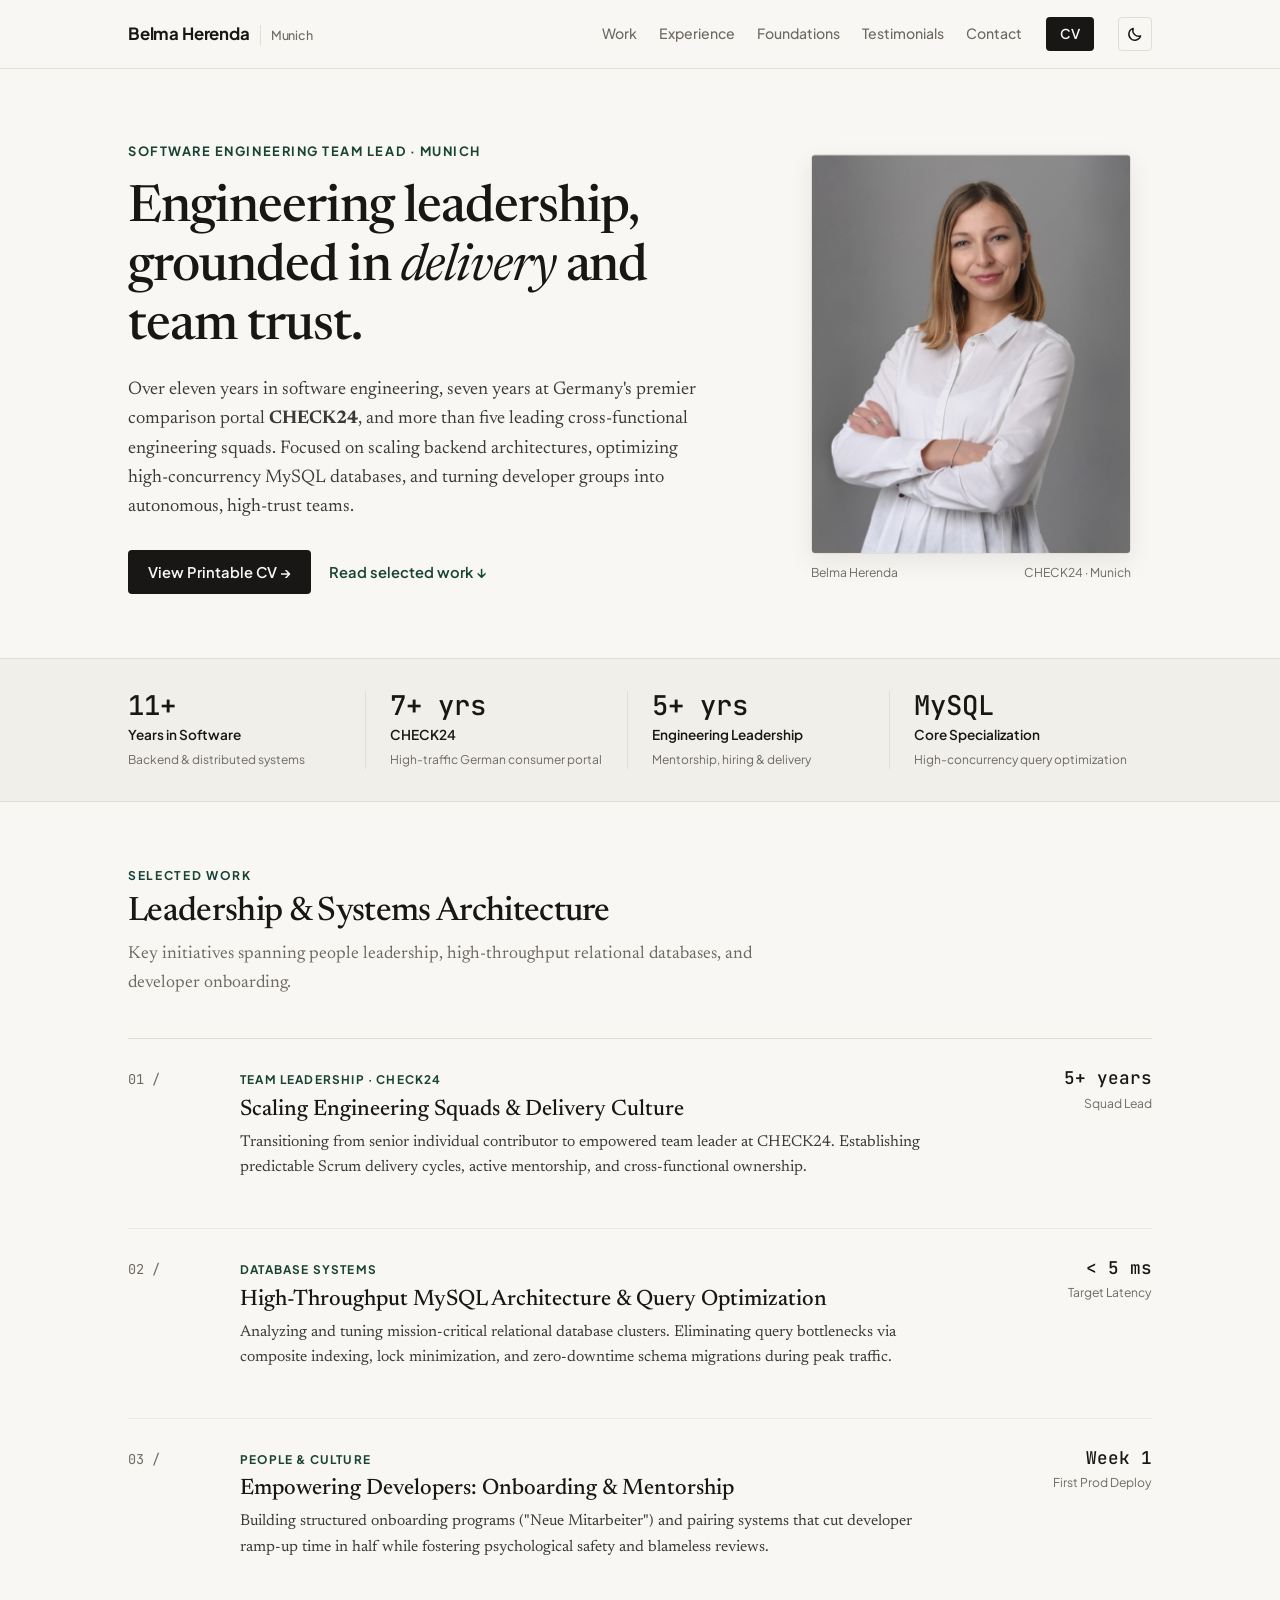
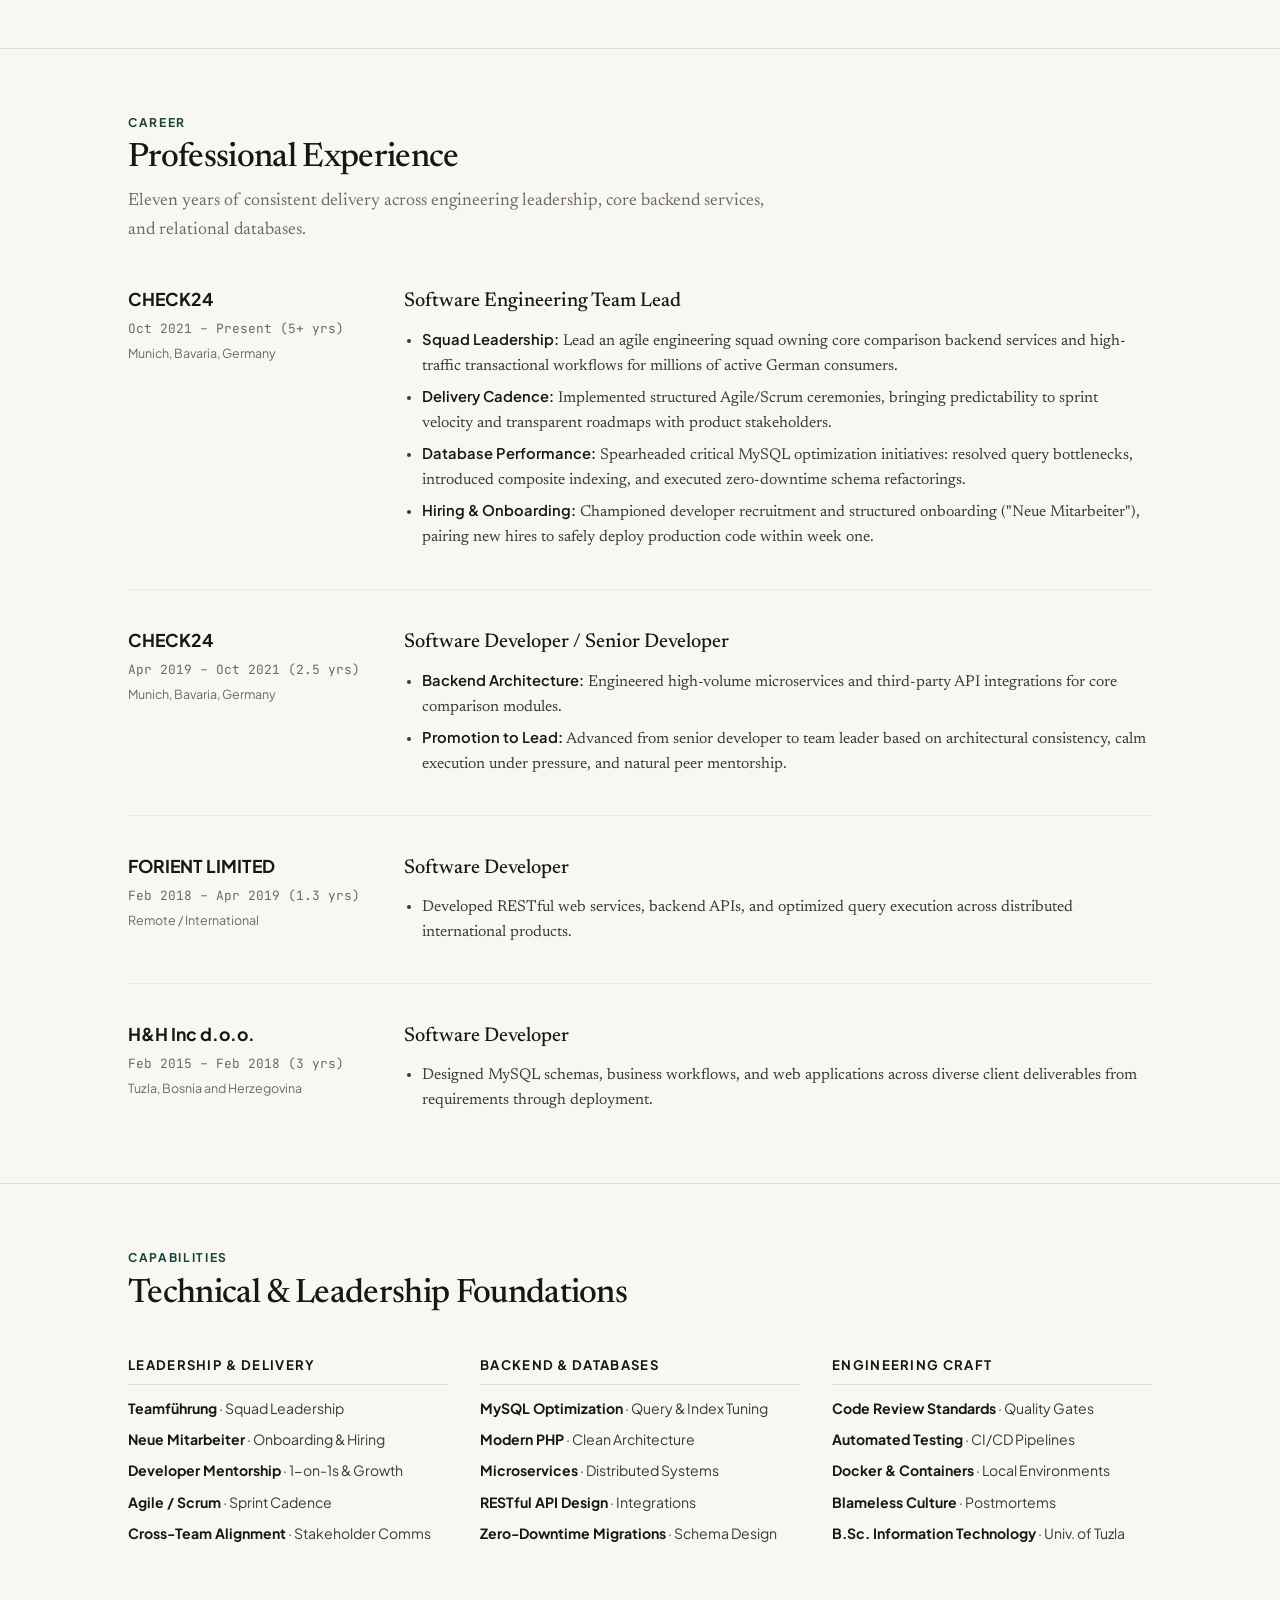
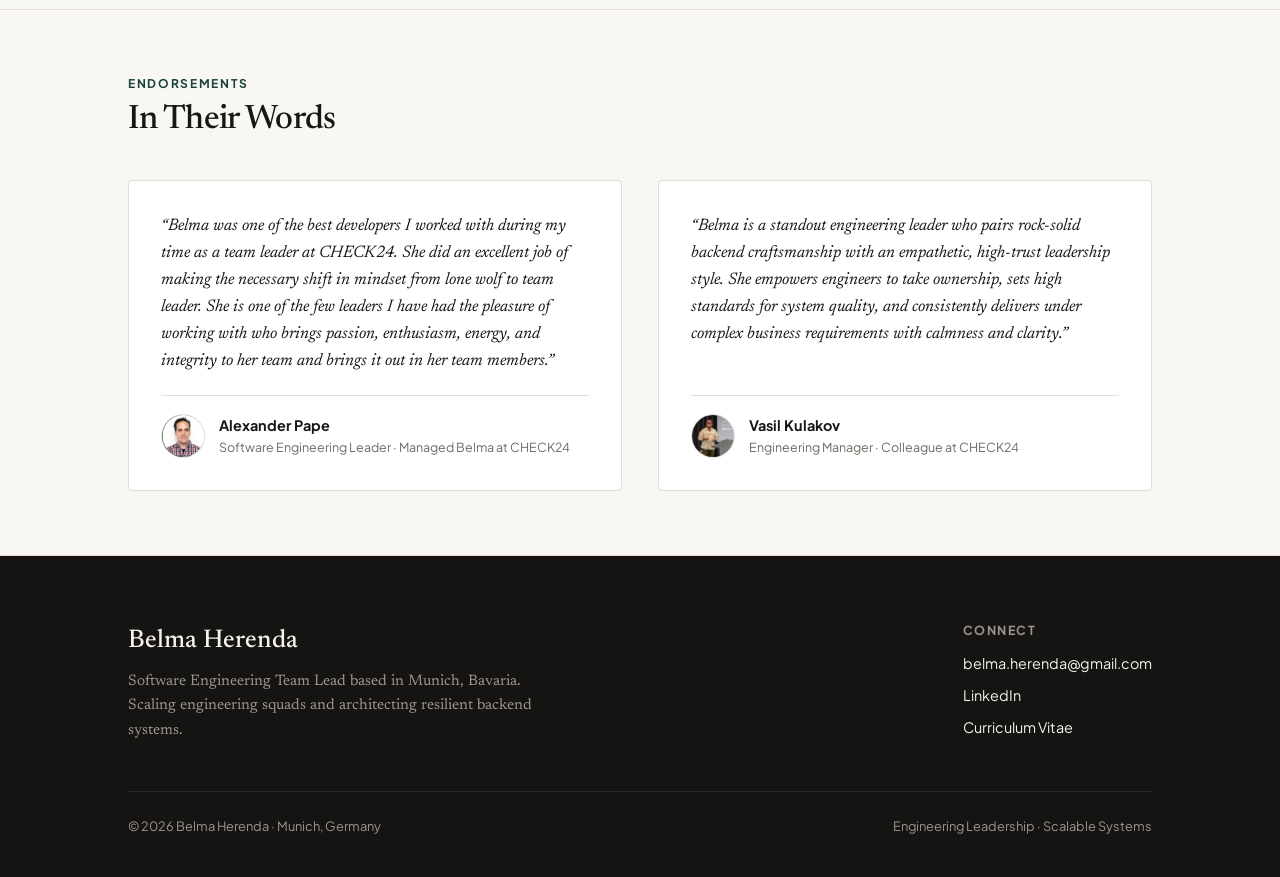
==== commit caaa2535: "Remove CV callout block below testimonials on homepage" ====
--- a/index.html
+++ b/index.html
@@ -303,21 +303,6 @@
     </div>
 </section>
 
-<!-- Printable CV Callout -->
-<section class="cv-callout">
-    <div class="wrap">
-        <div class="cv-callout-inner">
-            <div class="cv-callout-copy">
-                <h3>One-page executive curriculum vitae.</h3>
-                <p>A concise, printable A4 resume formatted for rapid review and executive evaluation.</p>
-            </div>
-            <div>
-                <a class="btn-editorial" href="cv.html">Open Printable CV &rarr;</a>
-            </div>
-        </div>
-    </div>
-</section>
-
 <!-- Footer -->
 <footer class="site-footer" id="contact">
     <div class="wrap">
